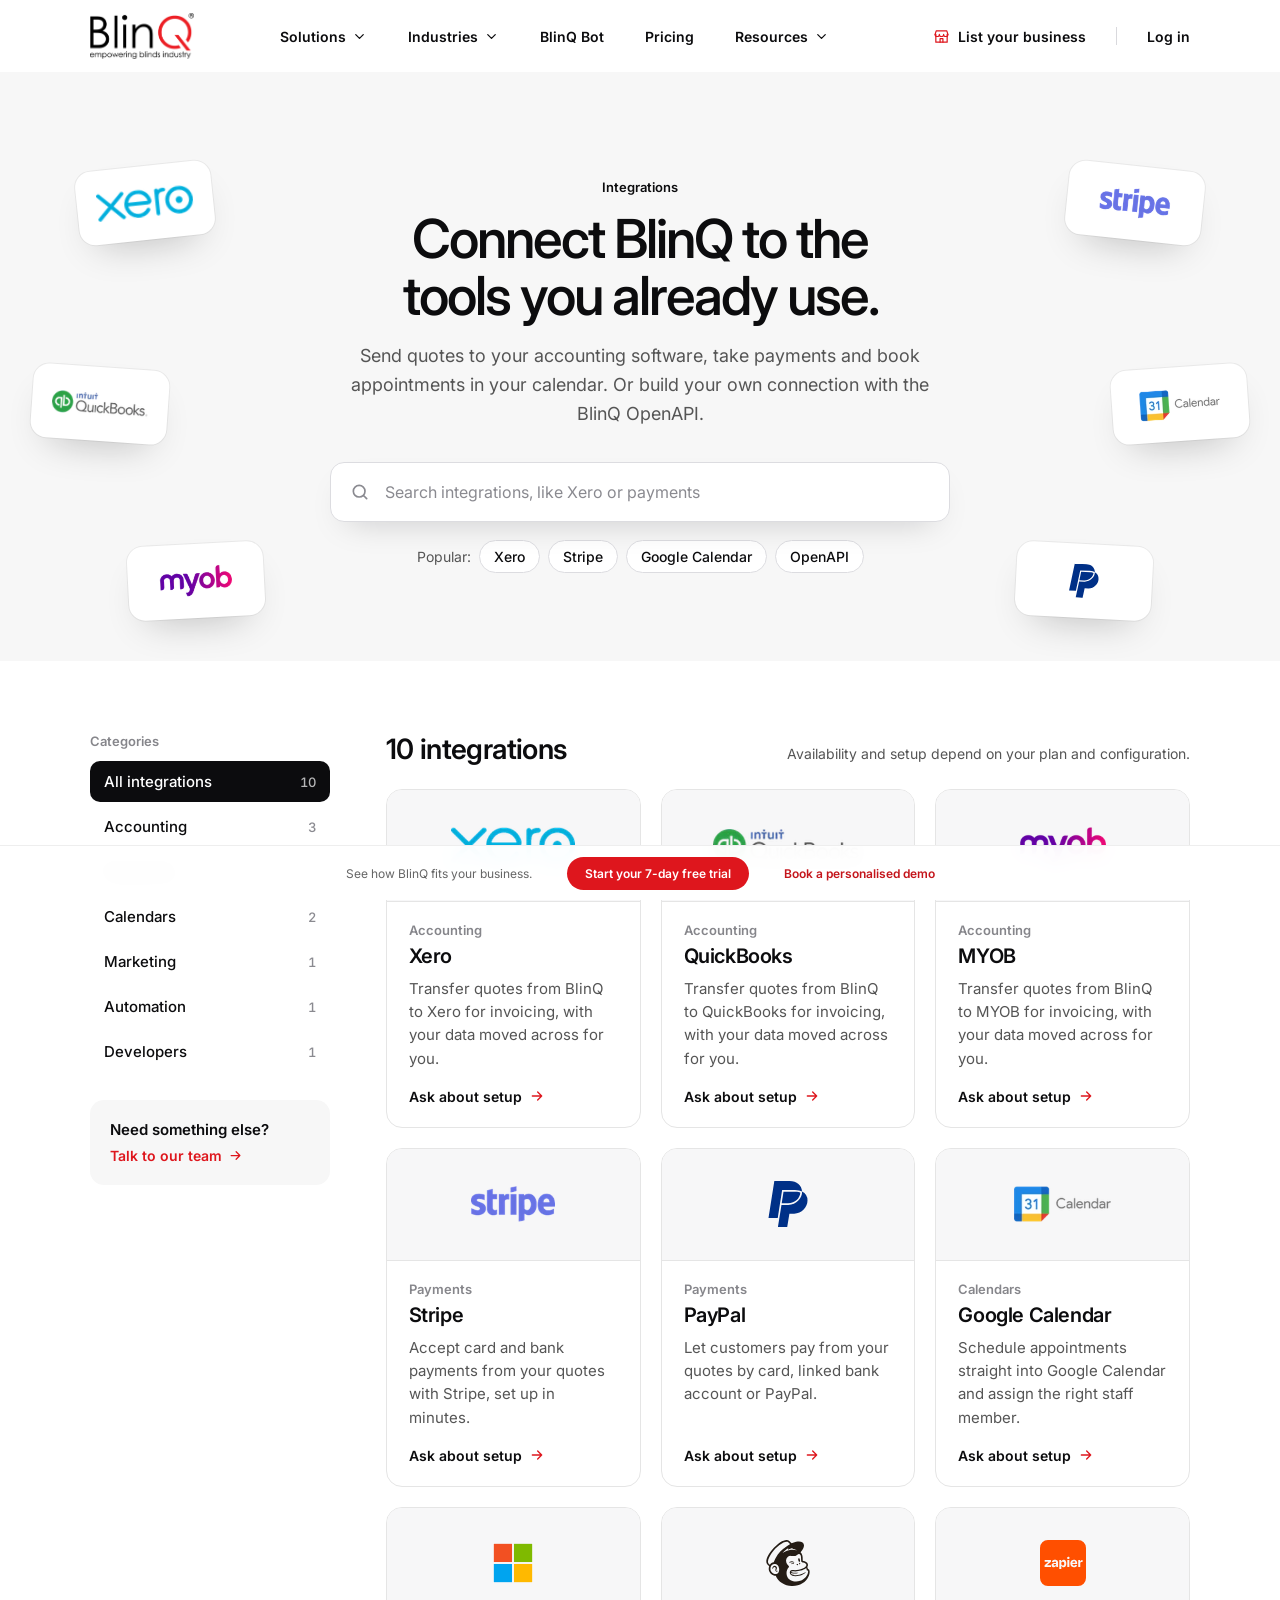
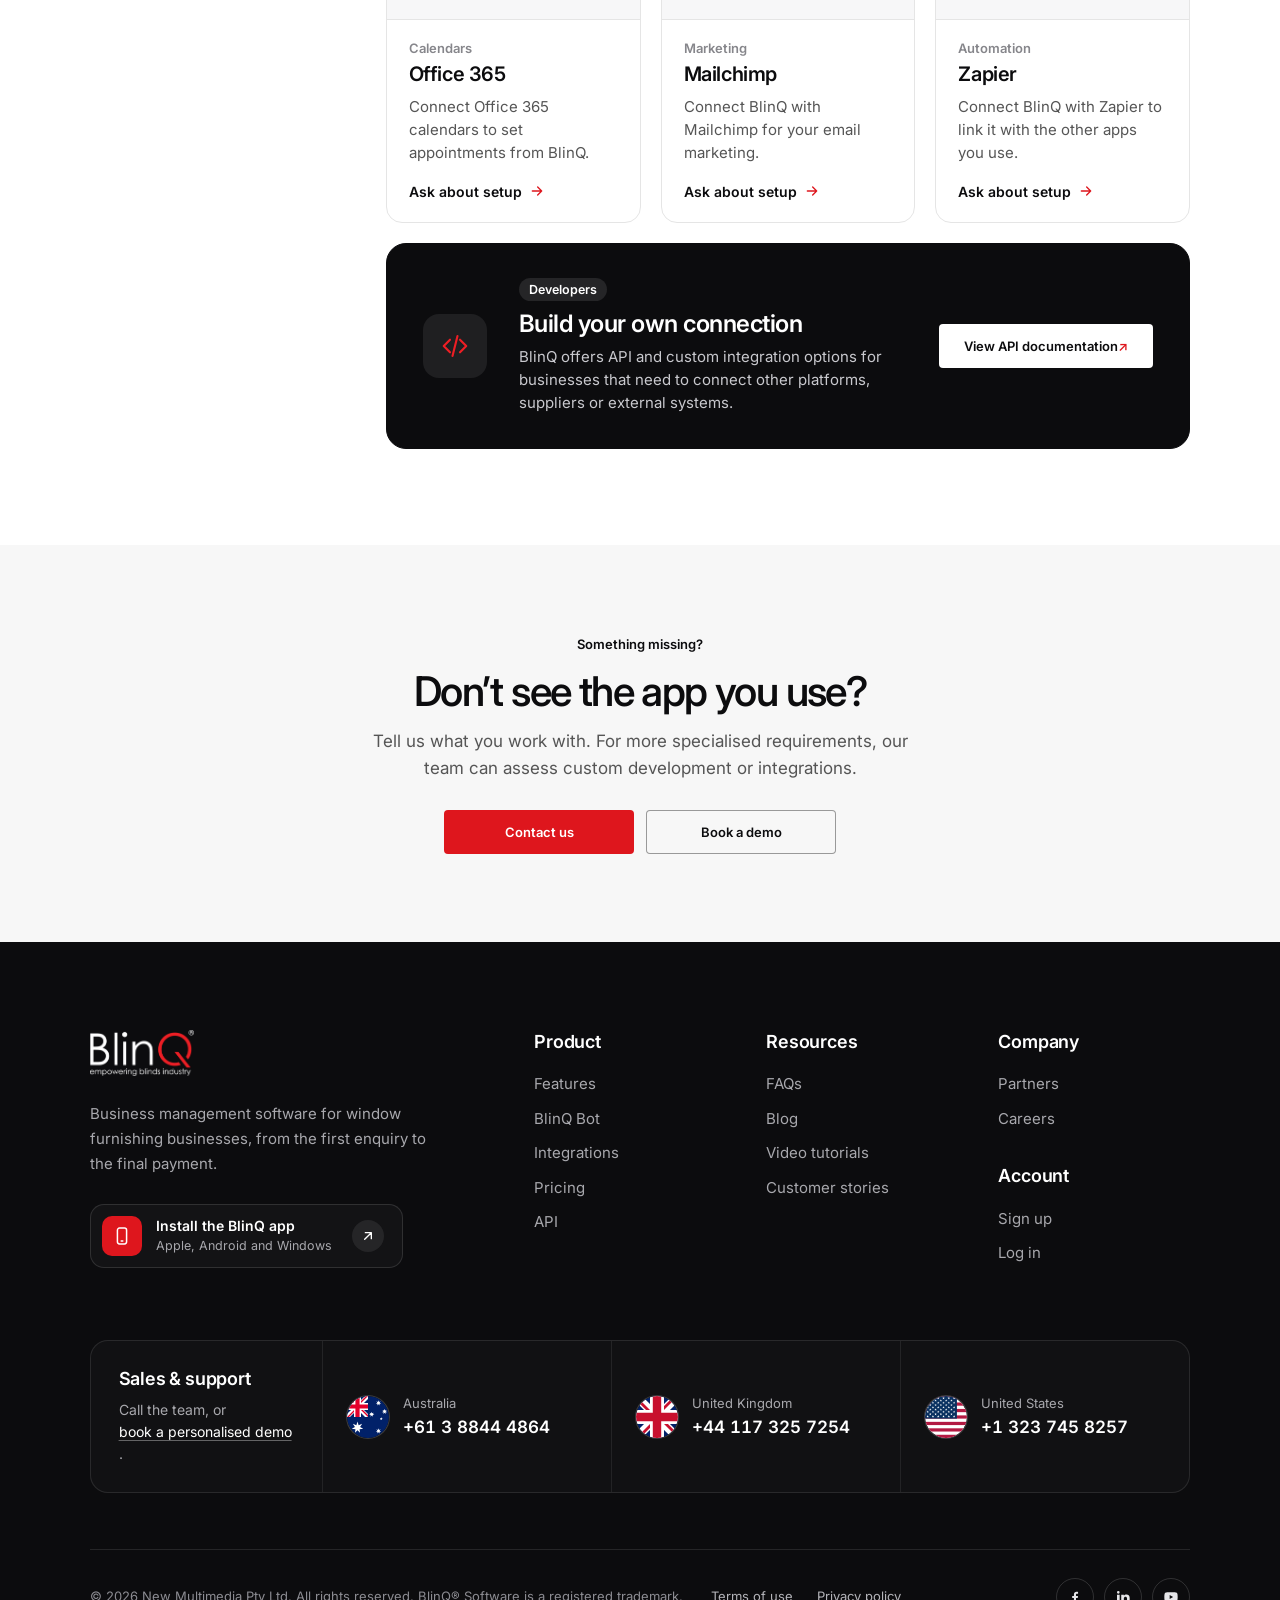
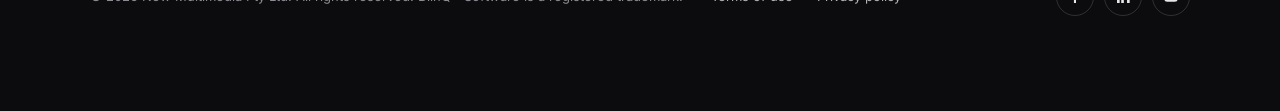
==== integrations.html @ 7a225e9c "Integrations page, opened from "Explore integrations" A separate integrations.html in the style of a" ====
<!doctype html>
<html lang="en-AU"><head><meta charset="utf-8"><meta name="viewport" content="width=device-width,initial-scale=1"><meta name="robots" content="noindex"><meta content="Connect BlinQ with Xero, QuickBooks, MYOB, Stripe, PayPal, Google Calendar, Office 365 and more, or build your own connection with the BlinQ OpenAPI." name="description"/><title>Integrations | BlinQ</title><link rel="icon" href="assets/favicon.webp"><link rel="preconnect" href="https://fonts.googleapis.com"><link rel="preconnect" href="https://fonts.gstatic.com" crossorigin><link rel="stylesheet" href="https://fonts.googleapis.com/css2?family=Inter:wght@400;450;500;550;600;650;700&amp;display=swap"><link rel="stylesheet" href="style.css?v=17780ff6"><link rel="stylesheet" href="integrations.css?v=5047c522"></head><body>
<div class="site-container">
<a class="skip" href="#main">Skip to content</a>
<header><div class="header-inner"><a href="index.html" aria-label="BlinQ home"><img class="logo" src="assets/blinq-logo.webp" alt="BlinQ Software"></a><nav aria-label="Main navigation"><button data-menu="solutions" aria-expanded="false" aria-controls="solutions">Solutions<svg class="nav-chevron" viewBox="0 0 24 24" fill="none" stroke="currentColor" stroke-width="2" stroke-linecap="round" stroke-linejoin="round" aria-hidden="true"><path d="m6 9 6 6 6-6"/></svg></button><button data-menu="industries-menu" aria-expanded="false" aria-controls="industries-menu">Industries<svg class="nav-chevron" viewBox="0 0 24 24" fill="none" stroke="currentColor" stroke-width="2" stroke-linecap="round" stroke-linejoin="round" aria-hidden="true"><path d="m6 9 6 6 6-6"/></svg></button><a href="index.html#ai">BlinQ Bot</a><a href="index.html#pricing">Pricing</a><button data-menu="resources-menu" aria-expanded="false" aria-controls="resources-menu">Resources<svg class="nav-chevron" viewBox="0 0 24 24" fill="none" stroke="currentColor" stroke-width="2" stroke-linecap="round" stroke-linejoin="round" aria-hidden="true"><path d="m6 9 6 6 6-6"/></svg></button></nav><div class="utilities"><a href="mailto:support@blinq.com.au" class="list-biz" data-contact><svg viewBox="0 0 24 24" fill="none" stroke="currentColor" stroke-width="1.7" stroke-linecap="round" stroke-linejoin="round" aria-hidden="true"><path d="M3 9 4.5 4h15L21 9"/><path d="M4 9v11h16V9"/><path d="M3 9a3 3 0 0 0 6 0 3 3 0 0 0 6 0 3 3 0 0 0 6 0"/><path d="M10 20v-5h4v5"/></svg><span>List your business</span></a><a href="https://users.blinq.com.au" class="login">Log in</a><button id="mobile-menu" aria-expanded="false">Menu</button></div></div></header>
<div class="mega mega-float" id="solutions" hidden><div class="res-panel"><div class="res-col res-learn"><p class="res-heading">By business type</p><ul class="sol-grid"><li><a class="sol-item" href="index.html#retail"><span class="sol-icon"><i class="sol-pkg" style="--pkg:50% 0%" aria-hidden="true"></i></span><span class="sol-text"><b>Retail</b><small>Enquiries, quotes, orders and installations</small></span></a></li><li><a class="sol-item" href="index.html#manufacturing"><span class="sol-icon"><i class="sol-pkg" style="--pkg:100% 0%" aria-hidden="true"></i></span><span class="sol-text"><b>Manufacturing</b><small>Customer orders, production and dispatch</small></span></a></li><li><a class="sol-item" href="index.html#wholesale"><span class="sol-icon"><i class="sol-pkg" style="--pkg:0% 100%" aria-hidden="true"></i></span><span class="sol-text"><b>Wholesale and dealers</b><small>Connected ordering for dealers</small></span></a></li><li><a class="sol-item" href="index.html#mobile"><span class="sol-icon"><i class="sol-pkg" style="--pkg:0% 0%" aria-hidden="true"></i></span><span class="sol-text"><b>Mobile App</b><small>Measure and quote with the customer</small></span></a></li><li><a class="sol-item" href="index.html#growth"><span class="sol-icon"><i class="sol-pkg" style="--pkg:50% 100%" aria-hidden="true"></i></span><span class="sol-text"><b>Online ordering</b><small>Customers order from your website</small></span></a></li><li><a class="sol-item" href="#industries" data-industries aria-haspopup="dialog"><span class="sol-icon"><i class="sol-pkg is-other" aria-hidden="true"></i></span><span class="sol-text"><b>Other industries</b><small>Browse all 87 industries</small></span></a></li></ul></div><div class="res-col sol-start"><p class="res-heading">Get started</p><ul><li><a class="sol-item" href="https://calendly.com/blinq/team"><span class="sol-icon"><svg viewBox="0 0 24 24" fill="none" stroke="currentColor" stroke-width="1.7" stroke-linecap="round" stroke-linejoin="round" aria-hidden="true"><rect x="3" y="4" width="18" height="18" rx="2"/><path d="M16 2v4M8 2v4M3 10h18M8 14h.01M12 14h.01M16 14h.01M8 18h.01M12 18h.01"/></svg></span><span class="sol-text"><b>Book a demo</b><small>Personalised to your business</small></span></a></li><li><a class="sol-item" href="index.html#trial"><span class="sol-icon"><svg viewBox="0 0 24 24" fill="none" stroke="currentColor" stroke-width="1.7" stroke-linecap="round" stroke-linejoin="round" aria-hidden="true"><path d="M13 2 3 14h9l-1 8 10-12h-9z"/></svg></span><span class="sol-text"><b>Start a free trial</b><small>Try BlinQ free for 7 days</small></span></a></li><li><a class="sol-item" href="index.html#pricing"><span class="sol-icon"><svg viewBox="0 0 24 24" fill="none" stroke="currentColor" stroke-width="1.7" stroke-linecap="round" stroke-linejoin="round" aria-hidden="true"><path d="m20.6 13.4-7.2 7.2a2 2 0 0 1-2.8 0L3 13V3h10l7.6 7.6a2 2 0 0 1 0 2.8z"/><circle cx="7.5" cy="7.5" r="1.5"/></svg></span><span class="sol-text"><b>Pricing</b><small>Plans and user packages</small></span></a></li></ul></div></div><div class="mega-mobile"><div class="mega-resources-mobile"><p class="res-heading">Solutions</p><ul class="sol-list" data-copy="#solutions .res-learn li"></ul></div><details class="mega-industries-mobile"><summary>All industries<span>87</span></summary><ul data-copy="#industries-menu .ind-grid li"></ul></details><div class="mega-links"><a href="index.html#ai">BlinQ Bot</a><a href="index.html#pricing">Pricing</a><a href="https://users.blinq.com.au">Log in</a><a href="mailto:support@blinq.com.au" data-contact>List your business</a></div><div class="mega-resources-mobile"><p class="res-heading">Resources</p><ul data-copy="#resources-menu .res-col li"></ul></div></div></div>
<div class="mega mega-float mega-industries" id="industries-menu" hidden><div class="res-panel"><div class="ind-head"><div><p class="res-heading">All industries · 87</p><p class="ind-sub">From first quote to final payment, BlinQ works for every business below.</p></div><a class="ind-cta" href="https://calendly.com/blinq/team">See how BlinQ fits your business<svg viewBox="0 0 24 24" fill="none" stroke="currentColor" stroke-width="2" stroke-linecap="round" stroke-linejoin="round" aria-hidden="true"><path d="M5 12h14M13 6l6 6-6 6"/></svg></a></div><div class="ind-grid"><div class="ind-col"><p class="ind-range">A – B</p><ul><li>Antenna Services</li><li>Appliance Installation</li><li>Appliance Repair</li><li>Arborist</li><li>Architect</li><li>Asbestos Removal</li><li>Awning</li><li>Balustrades</li><li>Bathroom Renovation</li><li>Blinds</li><li>Blinds Suppliers</li><li>Bricklayer</li><li>Builders</li><li>Building Designers</li><li>Building Inspection</li><li>Building Suppliers</li></ul></div><div class="ind-col"><p class="ind-range">C – D</p><ul><li>Cabinet Makers</li><li>Carpenters</li><li>Carpet Cleaning</li><li>Carports</li><li>Cladding</li><li>Commercial Cleaning</li><li>Concrete Resurfacing</li><li>Concreting</li><li>Curtains</li><li>Decking</li><li>Demolition</li><li>Doors</li><li>Drafting</li></ul></div><div class="ind-col"><p class="ind-range">E – G</p><ul><li>Electricians</li><li>Excavation</li><li>Extension Design</li><li>Fencing</li><li>Garages</li><li>Garden Clean-Up</li><li>Gardeners</li><li>Gas Fitters</li><li>Gates</li><li>Gazebo</li><li>Glazier</li><li>Gutter Cleaning</li><li>Guttering</li></ul></div><div class="ind-col"><p class="ind-range">H – L</p><ul><li>Handyman</li><li>Home Security</li><li>Hot Water Systems</li><li>House Cleaning</li><li>HVAC</li><li>Insulation</li><li>Interior Decorators</li><li>Interior Designers</li><li>Irrigation Systems</li><li>Kitchens</li><li>Landscapers</li><li>Lawn and Turf</li><li>Lighting</li></ul></div><div class="ind-col"><p class="ind-range">P – R</p><ul><li>Painters</li><li>Patios</li><li>Pavers</li><li>Pergolas</li><li>Pest Control</li><li>Plastering</li><li>Plumbing</li><li>Pool Fencing</li><li>Pressure Cleaner</li><li>Rainwater Tanks</li><li>Removalists</li><li>Rendering</li><li>Retaining Walls</li><li>Roof Repairs</li><li>Roofing</li><li>Rubbish Removal</li></ul></div><div class="ind-col"><p class="ind-range">S – W</p><ul><li>Security Screen Doors</li><li>Shopfitters</li><li>Shower Screens</li><li>Skylights</li><li>Solar Power</li><li>Splashbacks</li><li>Tilers</li><li>Timber Flooring</li><li>Tree Fellers</li><li>Verandah Builders</li><li>Wardrobe Builders</li><li>Waterproofing</li><li>Window Cleaners</li><li>Window Installers</li><li>Window Repair</li><li>Window Tinting</li></ul></div></div></div></div>
<div class="mega mega-float mega-resources" id="resources-menu" hidden><div class="res-panel"><div class="res-col res-learn"><p class="res-heading">Learn and connect</p><div class="res-pair"><ul><li><a href="https://www.blinq.com.au/faqs" target="_blank" rel="noopener"><svg viewBox="0 0 24 24" fill="none" stroke="currentColor" stroke-width="1.7" stroke-linecap="round" stroke-linejoin="round" aria-hidden="true"><path d="M2 4h6a4 4 0 0 1 4 4v13a3 3 0 0 0-3-3H2z"/><path d="M22 4h-6a4 4 0 0 0-4 4v13a3 3 0 0 1 3-3h7z"/></svg><span>Knowledge base</span></a></li><li><a href="https://www.youtube.com/@BlinQ-Software" target="_blank" rel="noopener"><svg viewBox="0 0 24 24" fill="none" stroke="currentColor" stroke-width="1.7" stroke-linecap="round" stroke-linejoin="round" aria-hidden="true"><circle cx="12" cy="12" r="10"/><path d="m10 8 6 4-6 4z"/></svg><span>Video tutorials</span></a></li><li><a href="https://blogs.blinq.com.au/" target="_blank" rel="noopener"><svg viewBox="0 0 24 24" fill="none" stroke="currentColor" stroke-width="1.7" stroke-linecap="round" stroke-linejoin="round" aria-hidden="true"><path d="M12 20h9"/><path d="M16.5 3.5a2.1 2.1 0 0 1 3 3L7 19l-4 1 1-4z"/></svg><span>Blogs</span></a></li><li><a href="index.html#stories"><svg viewBox="0 0 24 24" fill="none" stroke="currentColor" stroke-width="1.7" stroke-linecap="round" stroke-linejoin="round" aria-hidden="true"><path d="M7 10v12"/><path d="M15 5.9 14 10h5.8a2 2 0 0 1 1.9 2.5l-2.3 8A2 2 0 0 1 17.5 22H4a2 2 0 0 1-2-2v-8a2 2 0 0 1 2-2h2.8a2 2 0 0 0 1.8-1.1L12 2a3.1 3.1 0 0 1 3 3.9z"/></svg><span>Customer stories</span></a></li></ul><ul><li><a href="index.html#faq"><svg viewBox="0 0 24 24" fill="none" stroke="currentColor" stroke-width="1.7" stroke-linecap="round" stroke-linejoin="round" aria-hidden="true"><circle cx="12" cy="12" r="10"/><path d="M9.1 9a3 3 0 0 1 5.8 1c0 2-3 3-3 3"/><path d="M12 17h.01"/></svg><span>Common questions</span></a></li><li><a href="https://api.blinq.com.au/documentation/" target="_blank" rel="noopener"><svg viewBox="0 0 24 24" fill="none" stroke="currentColor" stroke-width="1.7" stroke-linecap="round" stroke-linejoin="round" aria-hidden="true"><path d="m16 18 6-6-6-6"/><path d="m8 6-6 6 6 6"/></svg><span>API documentation</span></a></li><li><a href="integrations.html"><svg viewBox="0 0 24 24" fill="none" stroke="currentColor" stroke-width="1.7" stroke-linecap="round" stroke-linejoin="round" aria-hidden="true"><path d="M12 22v-5M9 8V2M15 8V2"/><path d="M18 8v5a4 4 0 0 1-4 4h-4a4 4 0 0 1-4-4V8z"/></svg><span>Explore integrations</span></a></li><li><a href="#"><svg viewBox="0 0 24 24" fill="none" stroke="currentColor" stroke-width="1.7" stroke-linecap="round" stroke-linejoin="round" aria-hidden="true"><path d="M3 9 4.5 4h15L21 9"/><path d="M4 9v11h16V9"/><path d="M3 9a3 3 0 0 0 6 0 3 3 0 0 0 6 0 3 3 0 0 0 6 0"/><path d="M10 20v-5h4v5"/></svg><span>Marketplace</span></a></li></ul></div></div><div class="res-col"><p class="res-heading">Support</p><ul><li><a href="mailto:support@blinq.com.au" data-contact><svg viewBox="0 0 24 24" fill="none" stroke="currentColor" stroke-width="1.7" stroke-linecap="round" stroke-linejoin="round" aria-hidden="true"><rect x="2" y="4" width="20" height="16" rx="2"/><path d="m22 7-10 6L2 7"/></svg><span>Contact us</span></a></li><li><a href="https://calendly.com/blinq/team"><svg viewBox="0 0 24 24" fill="none" stroke="currentColor" stroke-width="1.7" stroke-linecap="round" stroke-linejoin="round" aria-hidden="true"><rect x="3" y="4" width="18" height="18" rx="2"/><path d="M16 2v4M8 2v4M3 10h18M8 14h.01M12 14h.01M16 14h.01M8 18h.01M12 18h.01"/></svg><span>Schedule an appointment</span></a></li><li><a href="index.html#trial"><svg viewBox="0 0 24 24" fill="none" stroke="currentColor" stroke-width="1.7" stroke-linecap="round" stroke-linejoin="round" aria-hidden="true"><path d="M13 2 3 14h9l-1 8 10-12h-9z"/></svg><span>Start a free trial</span></a></li><li><a href="https://calendly.com/blinq/team"><svg viewBox="0 0 24 24" fill="none" stroke="currentColor" stroke-width="1.7" stroke-linecap="round" stroke-linejoin="round" aria-hidden="true"><rect x="3" y="4" width="18" height="18" rx="2"/><path d="M16 2v4M8 2v4M3 10h18M8 14h.01M12 14h.01M16 14h.01M8 18h.01M12 18h.01"/></svg><span>Book a demo</span></a></li></ul></div><div class="res-col"><p class="res-heading">Company</p><ul><li><a href="https://www.youtube.com/watch?v=9aikpx1hb-g" data-video="9aikpx1hb-g" data-video-title="Why we built BlinQ"><svg viewBox="0 0 24 24" fill="none" stroke="currentColor" stroke-width="1.7" stroke-linecap="round" stroke-linejoin="round" aria-hidden="true"><circle cx="12" cy="12" r="10"/><path d="M12 16v-4M12 8h.01"/></svg><span>About us</span></a></li><li><a href="https://partners.blinq.com.au/" target="_blank" rel="noopener"><svg viewBox="0 0 24 24" fill="none" stroke="currentColor" stroke-width="1.7" stroke-linecap="round" stroke-linejoin="round" aria-hidden="true"><rect x="2" y="7" width="20" height="14" rx="2"/><path d="M16 21V5a2 2 0 0 0-2-2h-4a2 2 0 0 0-2 2v16"/></svg><span>Partners</span></a></li><li><a href="https://careers.blinq.com.au/" target="_blank" rel="noopener"><svg viewBox="0 0 24 24" fill="none" stroke="currentColor" stroke-width="1.7" stroke-linecap="round" stroke-linejoin="round" aria-hidden="true"><path d="M16 21v-2a4 4 0 0 0-4-4H6a4 4 0 0 0-4 4v2"/><circle cx="9" cy="7" r="4"/><path d="M22 21v-2a4 4 0 0 0-3-3.9M16 3.1a4 4 0 0 1 0 7.8"/></svg><span>Careers</span></a></li></ul></div></div></div><div id="shade" hidden></div>
<main id="main" class="int-page">
<section class="int-hero" aria-labelledby="int-title">
<div aria-hidden="true"><span class="int-float" style="left:6%;top:16%;--r:-6deg"><img class="" src="assets/logos/app-xero.webp" alt=""></span><span class="int-float" style="left:2.5%;top:50%;--r:4deg"><img class="" src="assets/logos/app-quickbooks.webp" alt=""></span><span class="int-float" style="left:10%;top:80%;--r:-3deg"><img class="" src="assets/logos/app-myob.webp" alt=""></span><span class="int-float" style="right:6%;top:16%;--r:6deg"><img class="" src="assets/logos/app-stripe.webp" alt=""></span><span class="int-float" style="right:2.5%;top:50%;--r:-4deg"><img class="" src="assets/logos/app-google-calendar.webp" alt=""></span><span class="int-float" style="right:10%;top:80%;--r:3deg"><img class="sym" src="assets/logos/tool-paypal.svg" alt=""></span></div>
<div class="int-hero-inner">
<p class="eyebrow">Integrations</p>
<h1 id="int-title">Connect BlinQ to the tools you already use.</h1>
<p class="int-lead">Send quotes to your accounting software, take payments and book appointments in your calendar. Or build your own connection with the BlinQ OpenAPI.</p>
<form class="int-search" role="search" onsubmit="return false"><label class="sr-only" for="int-q">Search integrations</label><svg viewBox="0 0 24 24" fill="none" stroke="currentColor" stroke-width="2" stroke-linecap="round" aria-hidden="true"><circle cx="11" cy="11" r="7"/><path d="m20 20-3.5-3.5"/></svg><input id="int-q" type="search" placeholder="Search integrations, like Xero or payments" autocomplete="off"></form>
<p class="int-popular"><span>Popular:</span><button type="button" data-q="Xero">Xero</button><button type="button" data-q="Stripe">Stripe</button><button type="button" data-q="Google Calendar">Google Calendar</button><button type="button" data-q="OpenAPI">OpenAPI</button></p>
</div>
</section>
<section class="int-directory" aria-label="All integrations">
<div class="int-layout">
<aside class="int-side">
<p class="int-side-title">Categories</p>
<div class="int-cats" role="group" aria-label="Filter by category"><button type="button" data-cat="all" aria-pressed="true">All integrations <span>10</span></button><button type="button" data-cat="accounting" aria-pressed="false">Accounting <span>3</span></button><button type="button" data-cat="payments" aria-pressed="false">Payments <span>2</span></button><button type="button" data-cat="calendars" aria-pressed="false">Calendars <span>2</span></button><button type="button" data-cat="marketing" aria-pressed="false">Marketing <span>1</span></button><button type="button" data-cat="automation" aria-pressed="false">Automation <span>1</span></button><button type="button" data-cat="developers" aria-pressed="false">Developers <span>1</span></button></div>
<div class="int-side-note"><p>Need something else?</p><a href="mailto:support@blinq.com.au" data-contact>Talk to our team<svg viewBox="0 0 24 24" fill="none" stroke="currentColor" stroke-width="2" stroke-linecap="round" stroke-linejoin="round" aria-hidden="true"><path d="M5 12h14M13 6l6 6-6 6"/></svg></a></div>
</aside>
<div class="int-results">
<div class="int-results-head"><h2 id="int-count" aria-live="polite">10 integrations</h2><p>Availability and setup depend on your plan and configuration.</p></div>
<ul class="int-grid"><li class="int-card" data-cat="accounting" data-keywords="invoices invoicing bookkeeping"><div class="int-logo"><img src="assets/logos/app-xero.webp" alt="Xero logo" loading="lazy"></div><div class="int-body"><span class="int-cat">Accounting</span><h3>Xero</h3><p>Transfer quotes from BlinQ to Xero for invoicing, with your data moved across for you.</p><a class="int-link" href="mailto:support@blinq.com.au" data-contact>Ask about setup<svg viewBox="0 0 24 24" fill="none" stroke="currentColor" stroke-width="2" stroke-linecap="round" stroke-linejoin="round" aria-hidden="true"><path d="M5 12h14M13 6l6 6-6 6"/></svg></a></div></li><li class="int-card" data-cat="accounting" data-keywords="intuit invoices invoicing bookkeeping"><div class="int-logo"><img src="assets/logos/app-quickbooks.webp" alt="QuickBooks logo" loading="lazy"></div><div class="int-body"><span class="int-cat">Accounting</span><h3>QuickBooks</h3><p>Transfer quotes from BlinQ to QuickBooks for invoicing, with your data moved across for you.</p><a class="int-link" href="mailto:support@blinq.com.au" data-contact>Ask about setup<svg viewBox="0 0 24 24" fill="none" stroke="currentColor" stroke-width="2" stroke-linecap="round" stroke-linejoin="round" aria-hidden="true"><path d="M5 12h14M13 6l6 6-6 6"/></svg></a></div></li><li class="int-card" data-cat="accounting" data-keywords="invoices invoicing bookkeeping"><div class="int-logo"><img src="assets/logos/app-myob.webp" alt="MYOB logo" loading="lazy"></div><div class="int-body"><span class="int-cat">Accounting</span><h3>MYOB</h3><p>Transfer quotes from BlinQ to MYOB for invoicing, with your data moved across for you.</p><a class="int-link" href="mailto:support@blinq.com.au" data-contact>Ask about setup<svg viewBox="0 0 24 24" fill="none" stroke="currentColor" stroke-width="2" stroke-linecap="round" stroke-linejoin="round" aria-hidden="true"><path d="M5 12h14M13 6l6 6-6 6"/></svg></a></div></li><li class="int-card" data-cat="payments" data-keywords="card credit debit pay online deposits"><div class="int-logo"><img src="assets/logos/app-stripe.webp" alt="Stripe logo" loading="lazy"></div><div class="int-body"><span class="int-cat">Payments</span><h3>Stripe</h3><p>Accept card and bank payments from your quotes with Stripe, set up in minutes.</p><a class="int-link" href="mailto:support@blinq.com.au" data-contact>Ask about setup<svg viewBox="0 0 24 24" fill="none" stroke="currentColor" stroke-width="2" stroke-linecap="round" stroke-linejoin="round" aria-hidden="true"><path d="M5 12h14M13 6l6 6-6 6"/></svg></a></div></li><li class="int-card" data-cat="payments" data-keywords="card credit debit pay online deposits"><div class="int-logo"><img class="sym" src="assets/logos/tool-paypal.svg" alt="PayPal logo" loading="lazy"></div><div class="int-body"><span class="int-cat">Payments</span><h3>PayPal</h3><p>Let customers pay from your quotes by card, linked bank account or PayPal.</p><a class="int-link" href="mailto:support@blinq.com.au" data-contact>Ask about setup<svg viewBox="0 0 24 24" fill="none" stroke="currentColor" stroke-width="2" stroke-linecap="round" stroke-linejoin="round" aria-hidden="true"><path d="M5 12h14M13 6l6 6-6 6"/></svg></a></div></li><li class="int-card" data-cat="calendars" data-keywords="appointments scheduling bookings diary"><div class="int-logo"><img src="assets/logos/app-google-calendar.webp" alt="Google Calendar logo" loading="lazy"></div><div class="int-body"><span class="int-cat">Calendars</span><h3>Google Calendar</h3><p>Schedule appointments straight into Google Calendar and assign the right staff member.</p><a class="int-link" href="mailto:support@blinq.com.au" data-contact>Ask about setup<svg viewBox="0 0 24 24" fill="none" stroke="currentColor" stroke-width="2" stroke-linecap="round" stroke-linejoin="round" aria-hidden="true"><path d="M5 12h14M13 6l6 6-6 6"/></svg></a></div></li><li class="int-card" data-cat="calendars" data-keywords="microsoft outlook appointments scheduling bookings diary"><div class="int-logo"><img class="sym" src="assets/logos/tool-office365.svg" alt="Office 365 logo" loading="lazy"></div><div class="int-body"><span class="int-cat">Calendars</span><h3>Office 365</h3><p>Connect Office 365 calendars to set appointments from BlinQ.</p><a class="int-link" href="mailto:support@blinq.com.au" data-contact>Ask about setup<svg viewBox="0 0 24 24" fill="none" stroke="currentColor" stroke-width="2" stroke-linecap="round" stroke-linejoin="round" aria-hidden="true"><path d="M5 12h14M13 6l6 6-6 6"/></svg></a></div></li><li class="int-card" data-cat="marketing" data-keywords="email newsletters campaigns"><div class="int-logo"><img class="sym" src="assets/logos/tool-mailchimp.svg" alt="Mailchimp logo" loading="lazy"></div><div class="int-body"><span class="int-cat">Marketing</span><h3>Mailchimp</h3><p>Connect BlinQ with Mailchimp for your email marketing.</p><a class="int-link" href="mailto:support@blinq.com.au" data-contact>Ask about setup<svg viewBox="0 0 24 24" fill="none" stroke="currentColor" stroke-width="2" stroke-linecap="round" stroke-linejoin="round" aria-hidden="true"><path d="M5 12h14M13 6l6 6-6 6"/></svg></a></div></li><li class="int-card" data-cat="automation" data-keywords="workflows automate connect apps"><div class="int-logo"><img class="sym" src="assets/logos/tool-zapier.svg" alt="Zapier logo" loading="lazy"></div><div class="int-body"><span class="int-cat">Automation</span><h3>Zapier</h3><p>Connect BlinQ with Zapier to link it with the other apps you use.</p><a class="int-link" href="mailto:support@blinq.com.au" data-contact>Ask about setup<svg viewBox="0 0 24 24" fill="none" stroke="currentColor" stroke-width="2" stroke-linecap="round" stroke-linejoin="round" aria-hidden="true"><path d="M5 12h14M13 6l6 6-6 6"/></svg></a></div></li><li class="int-card int-feature" data-cat="developers" data-keywords="api developers custom integration openapi BlinQ OpenAPI"><span class="int-feature-icon"><svg viewBox="0 0 24 24" fill="none" stroke="currentColor" stroke-width="1.7" stroke-linecap="round" stroke-linejoin="round" aria-hidden="true"><path d="m8 7-5 5 5 5m8-10 5 5-5 5M14 4l-4 16"/></svg></span><div><small>Developers</small><h3>Build your own connection</h3><p>BlinQ offers API and custom integration options for businesses that need to connect other platforms, suppliers or external systems.</p></div><a class="btn" href="https://api.blinq.com.au/documentation/" target="_blank" rel="noopener">View API documentation <span aria-hidden="true">↗</span></a></li></ul>
<div class="int-empty" hidden><p>No integrations match “<span></span>”.</p><a href="mailto:support@blinq.com.au" data-contact>Ask us about the app you use</a></div>
</div>
</div>
</section>
<section class="int-cta" aria-labelledby="int-cta-title">
<p class="eyebrow">Something missing?</p>
<h2 id="int-cta-title">Don’t see the app you use?</h2>
<p>Tell us what you work with. For more specialised requirements, our team can assess custom development or integrations.</p>
<div class="actions"><a class="btn primary" href="mailto:support@blinq.com.au" data-contact>Contact us</a><a class="btn outline" href="https://calendly.com/blinq/team">Book a demo</a></div>
</section>
</main>
<footer class="site-footer">
 <div class="footer-top">
  <div class="footer-brand">
   <a class="footer-logo" href="index.html" aria-label="BlinQ home"><img src="assets/blinq-logo-white.webp" alt="BlinQ Software" width="437" height="192" loading="lazy"></a>
   <p>Business management software for window furnishing businesses, from the first enquiry to the final payment.</p>
   <a class="footer-app" href="https://users.blinq.com.au/#app" target="_blank" rel="noopener"><span class="footer-app-icon" aria-hidden="true"><svg viewBox="0 0 24 24"><rect x="6.5" y="2.5" width="11" height="19" rx="2.5"/><path d="M11 18h2"/></svg></span><span><b>Install the BlinQ app</b><small>Apple, Android and Windows</small></span><span class="footer-app-arrow" aria-hidden="true"><svg viewBox="0 0 24 24"><path d="M7 17 17 7M8 7h9v9"/></svg><svg viewBox="0 0 24 24"><path d="M7 17 17 7M8 7h9v9"/></svg></span></a>
  </div>
  <nav class="footer-nav" aria-label="Footer">
   <div>
    <h2>Product</h2>
    <ul>
     <li><a href="index.html#day">Features</a></li>
     <li><a href="index.html#ai">BlinQ Bot</a></li>
     <li><a href="integrations.html">Integrations</a></li>
     <li><a href="index.html#pricing">Pricing</a></li>
     <li><a href="https://api.blinq.com.au/documentation/" target="_blank" rel="noopener">API</a></li>
    </ul>
   </div>
   <div>
    <h2>Resources</h2>
    <ul>
     <li><a href="https://www.blinq.com.au/faqs">FAQs</a></li>
     <li><a href="index.html#resources">Blog</a></li>
     <li><a href="https://www.youtube.com/@BlinQ-Software" target="_blank" rel="noopener">Video tutorials</a></li>
     <li><a href="index.html#stories">Customer stories</a></li>
    </ul>
   </div>
   <div>
    <h2>Company</h2>
    <ul>
     <li><a href="https://partners.blinq.com.au/" target="_blank" rel="noopener">Partners</a></li>
     <li><a href="https://careers.blinq.com.au/" target="_blank" rel="noopener">Careers</a></li>
    </ul>
    <h2>Account</h2>
    <ul>
     <li><a href="https://users.blinq.com.au">Sign up</a></li>
     <li><a href="https://users.blinq.com.au">Log in</a></li>
    </ul>
   </div>
  </nav>
 </div>
 <div class="footer-contact">
  <div class="footer-contact-head">
   <h2>Sales &amp; support</h2>
   <p>Call the team, or <a href="https://calendly.com/blinq/team">book a personalised demo</a>.</p>
  </div>
  <ul>
   <li><a href="tel:+61388444864"><img class="footer-flag" src="assets/flags/au.svg" alt="" width="42" height="42" loading="lazy"><span><small>Australia</small><b>+61 3 8844 4864</b></span></a></li>
   <li><a href="tel:+441173257254"><img class="footer-flag" src="assets/flags/uk.svg" alt="" width="42" height="42" loading="lazy"><span><small>United Kingdom</small><b>+44 117 325 7254</b></span></a></li>
   <li><a href="tel:+13237458257"><img class="footer-flag" src="assets/flags/us.svg" alt="" width="42" height="42" loading="lazy"><span><small>United States</small><b>+1 323 745 8257</b></span></a></li>
  </ul>
 </div>
 <div class="footer-bottom">
  <div class="footer-legal">
   <p>© <span data-year>2026</span> New Multimedia Pty Ltd. All rights reserved. BlinQ® Software is a registered trademark.</p>
   <nav aria-label="Legal"><a href="https://www.blinq.com.au/terms-of-use.html">Terms of use</a><a href="https://www.blinq.com.au/privacy-policy.html">Privacy policy</a></nav>
  </div>
  <div class="footer-social">
   <a href="https://www.facebook.com/quotesoftware" target="_blank" rel="noopener" aria-label="BlinQ on Facebook"><svg viewBox="0 0 24 24" aria-hidden="true"><path d="M13.5 21v-7.5h2.6l.4-3h-3V8.6c0-.9.3-1.5 1.5-1.5h1.6V4.4c-.3 0-1.2-.1-2.3-.1-2.3 0-3.9 1.4-3.9 4v2.2H7.8v3h2.6V21z"/></svg></a>
   <a href="https://www.linkedin.com/company/18031522/" target="_blank" rel="noopener" aria-label="BlinQ on LinkedIn"><svg viewBox="0 0 24 24" aria-hidden="true"><path d="M6.94 5a2 2 0 1 1-4 0 2 2 0 0 1 4 0zM7 8.48H3V21h4V8.48zm6.32 0H9.34V21h3.94v-6.57c0-3.66 4.77-4 4.77 0V21H22v-7.93c0-6.17-7.06-5.94-8.72-2.91l.04-1.68z"/></svg></a>
   <a href="https://www.youtube.com/@BlinQ-Software" target="_blank" rel="noopener" aria-label="BlinQ on YouTube"><svg viewBox="0 0 24 24" aria-hidden="true"><path fill-rule="evenodd" d="M21.58 7.19a2.5 2.5 0 0 0-1.77-1.77C18.25 5 12 5 12 5s-6.25 0-7.81.42a2.5 2.5 0 0 0-1.77 1.77C2 8.75 2 12 2 12s0 3.25.42 4.81a2.5 2.5 0 0 0 1.77 1.77C5.75 19 12 19 12 19s6.25 0 7.81-.42a2.5 2.5 0 0 0 1.77-1.77C22 15.25 22 12 22 12s0-3.25-.42-4.81zM10 15V9l5.2 3z"/></svg></a>
  </div>
 </div>
</footer>
<div class="booking-bar is-visible"><span>See how BlinQ fits your business.</span><a class="bar-trial" href="index.html#trial">Start your 7-day free trial</a><a href="https://www.blinq.com.au/call-back/AU">Book a personalised demo</a></div>
<dialog id="booking-dialog" aria-labelledby="booking-title"><div class="booking-shell"><aside class="booking-aside"><img class="booking-logo" src="assets/blinq-logo.webp" alt="BlinQ"><h2 id="booking-title">Book a personalised demo</h2><p class="booking-meta"><svg viewBox="0 0 24 24" fill="none" stroke="currentColor" stroke-width="1.7" stroke-linecap="round" stroke-linejoin="round" aria-hidden="true"><circle cx="12" cy="12" r="10"/><path d="M12 6v6l4 2"/></svg><span class="booking-duration">30 minutes</span></p><p class="booking-meta"><svg viewBox="0 0 24 24" fill="none" stroke="currentColor" stroke-width="1.7" stroke-linecap="round" stroke-linejoin="round" aria-hidden="true"><rect x="2" y="6" width="14" height="12" rx="2"/><path d="m16 10 6-3v10l-6-3z"/></svg><span>Online, with the BlinQ team</span></p><ul class="booking-points"><li><svg viewBox="0 0 24 24" fill="none" stroke="currentColor" stroke-width="1.7" stroke-linecap="round" stroke-linejoin="round" aria-hidden="true"><path d="M20 6 9 17l-5-5"/></svg>See BlinQ set up for the way your business works</li><li><svg viewBox="0 0 24 24" fill="none" stroke="currentColor" stroke-width="1.7" stroke-linecap="round" stroke-linejoin="round" aria-hidden="true"><path d="M20 6 9 17l-5-5"/></svg>Bring your questions about pricing, setup and support</li><li><svg viewBox="0 0 24 24" fill="none" stroke="currentColor" stroke-width="1.7" stroke-linecap="round" stroke-linejoin="round" aria-hidden="true"><path d="M20 6 9 17l-5-5"/></svg>Pick a time that suits you, in your own time zone</li></ul><p class="booking-call">Prefer to talk now? <a href="tel:+61388444864">+61 3 8844 4864</a></p></aside><div class="booking-main"><div class="booking-top"><ol class="booking-steps"><li class="is-current"><i>1</i>Your team</li><li><i>2</i>Date and time</li><li><i>3</i>Confirmed</li></ol><button type="button" class="booking-close" aria-label="Close booking"><svg viewBox="0 0 24 24" fill="none" stroke="currentColor" stroke-width="1.7" stroke-linecap="round" stroke-linejoin="round" aria-hidden="true"><path d="M18 6 6 18M6 6l12 12"/></svg></button></div><section class="booking-step" data-step="1"><h3>Where is your business based?</h3><p class="booking-lead">You’ll meet the BlinQ team that looks after your region.</p><div class="booking-options"><button type="button" class="booking-option" data-slug="team" data-region="au" data-duration="30"><span class="booking-code">AU</span><span class="booking-option-text"><b>Australia and New Zealand</b><small><svg viewBox="0 0 24 24" fill="none" stroke="currentColor" stroke-width="1.7" stroke-linecap="round" stroke-linejoin="round" aria-hidden="true"><circle cx="12" cy="12" r="10"/><path d="M12 6v6l4 2"/></svg>30 minutes · Online meeting</small></span><span class="booking-suggested">Suggested for you</span><svg class="booking-go" viewBox="0 0 24 24" fill="none" stroke="currentColor" stroke-width="1.7" stroke-linecap="round" stroke-linejoin="round" aria-hidden="true"><path d="M19 12H5M12 19l-7-7 7-7"/></svg></button><button type="button" class="booking-option" data-slug="blinq-software-us-support-team-clone" data-region="uk" data-duration="30"><span class="booking-code">UK</span><span class="booking-option-text"><b>United Kingdom</b><small><svg viewBox="0 0 24 24" fill="none" stroke="currentColor" stroke-width="1.7" stroke-linecap="round" stroke-linejoin="round" aria-hidden="true"><circle cx="12" cy="12" r="10"/><path d="M12 6v6l4 2"/></svg>30 minutes · Google Meet</small></span><span class="booking-suggested">Suggested for you</span><svg class="booking-go" viewBox="0 0 24 24" fill="none" stroke="currentColor" stroke-width="1.7" stroke-linecap="round" stroke-linejoin="round" aria-hidden="true"><path d="M19 12H5M12 19l-7-7 7-7"/></svg></button><button type="button" class="booking-option" data-slug="meetings" data-region="us" data-duration="30"><span class="booking-code">US</span><span class="booking-option-text"><b>United States</b><small><svg viewBox="0 0 24 24" fill="none" stroke="currentColor" stroke-width="1.7" stroke-linecap="round" stroke-linejoin="round" aria-hidden="true"><circle cx="12" cy="12" r="10"/><path d="M12 6v6l4 2"/></svg>30 minutes · Google Meet</small></span><span class="booking-suggested">Suggested for you</span><svg class="booking-go" viewBox="0 0 24 24" fill="none" stroke="currentColor" stroke-width="1.7" stroke-linecap="round" stroke-linejoin="round" aria-hidden="true"><path d="M19 12H5M12 19l-7-7 7-7"/></svg></button></div><button type="button" class="booking-training" data-slug="training-sessions" data-region="training" data-duration="45"><svg viewBox="0 0 24 24" fill="none" stroke="currentColor" stroke-width="1.7" stroke-linecap="round" stroke-linejoin="round" aria-hidden="true"><path d="M22 10 12 5 2 10l10 5 10-5z"/><path d="M6 12v5c3 2 9 2 12 0v-5"/></svg><span>Already using BlinQ? <b>Book a 45-minute training session</b></span></button></section><section class="booking-step" data-step="2" hidden><button type="button" class="booking-back"><svg viewBox="0 0 24 24" fill="none" stroke="currentColor" stroke-width="1.7" stroke-linecap="round" stroke-linejoin="round" aria-hidden="true"><path d="M19 12H5M12 19l-7-7 7-7"/></svg>Change team</button><div class="booking-frame"><div class="booking-loading"><span class="booking-spinner"></span>Loading available times…</div></div></section><section class="booking-step" data-step="3" hidden><div class="booking-done"><span class="booking-done-icon"><svg viewBox="0 0 24 24" fill="none" stroke="currentColor" stroke-width="1.7" stroke-linecap="round" stroke-linejoin="round" aria-hidden="true"><path d="M20 6 9 17l-5-5"/></svg></span><h3>You’re booked in</h3><p>We’ve emailed you a calendar invitation with the meeting details. You can reschedule or cancel from that email at any time.</p><button type="button" class="btn primary booking-finish">Done</button></div></section></div></div></dialog>
<dialog id="contact-dialog" aria-labelledby="contact-title"><div class="booking-shell"><aside class="booking-aside"><img class="booking-logo" src="assets/blinq-logo.webp" alt="BlinQ"><h2 id="contact-title">Contact us</h2><p class="contact-lead">Questions about BlinQ, pricing or your account? Send a message and the team will get back to you.</p><p class="booking-meta"><svg viewBox="0 0 24 24" fill="none" stroke="currentColor" stroke-width="1.7" stroke-linecap="round" stroke-linejoin="round" aria-hidden="true"><rect x="2" y="4" width="20" height="16" rx="2"/><path d="m22 7-10 6L2 7"/></svg><a href="mailto:support@blinq.com.au">support@blinq.com.au</a></p><p class="booking-meta"><svg viewBox="0 0 24 24" fill="none" stroke="currentColor" stroke-width="1.7" stroke-linecap="round" stroke-linejoin="round" aria-hidden="true"><path d="M22 16.9v3a2 2 0 0 1-2.2 2 19.8 19.8 0 0 1-8.6-3.1 19.5 19.5 0 0 1-6-6A19.8 19.8 0 0 1 2.1 4.2 2 2 0 0 1 4.1 2h3a2 2 0 0 1 2 1.7c.1.9.4 1.9.7 2.8a2 2 0 0 1-.5 2.1L8.1 9.9a16 16 0 0 0 6 6l1.3-1.3a2 2 0 0 1 2.1-.4c.9.3 1.8.6 2.8.7a2 2 0 0 1 1.7 2z"/></svg><a class="contact-phone" href="tel:+61388444864">+61 3 8844 4864</a></p><p class="booking-call">Rather talk it through? <a href="https://calendly.com/blinq/team">Book a call</a></p></aside><div class="booking-main"><div class="booking-top"><h3 class="contact-heading">Send us a message</h3><button type="button" class="booking-close" aria-label="Close contact form"><svg viewBox="0 0 24 24" fill="none" stroke="currentColor" stroke-width="1.7" stroke-linecap="round" stroke-linejoin="round" aria-hidden="true"><path d="M18 6 6 18M6 6l12 12"/></svg></button></div><form class="booking-step contact-form"><div class="contact-row"><label><span>Your name</span><input name="name" autocomplete="name" required></label><label><span>Work email</span><input name="email" type="email" autocomplete="email" required></label></div><div class="contact-row"><label><span>Phone <em>(optional)</em></span><input name="phone" type="tel" autocomplete="tel"></label><label><span>Company <em>(optional)</em></span><input name="company" autocomplete="organization"></label></div><label><span>How can we help?</span><select name="topic" required><option value="">Choose a topic</option><option>Sales and pricing</option><option>Product support</option><option>Billing and accounts</option><option>Partnerships</option><option>Something else</option></select></label><label><span>Message</span><textarea name="message" rows="5" required></textarea></label><button type="submit" class="btn primary contact-send">Send message</button><p class="contact-note">Sending opens your email app with the message ready to go.</p></form><section class="booking-step contact-done" hidden><div class="booking-done"><span class="booking-done-icon"><svg viewBox="0 0 24 24" fill="none" stroke="currentColor" stroke-width="1.7" stroke-linecap="round" stroke-linejoin="round" aria-hidden="true"><path d="M20 6 9 17l-5-5"/></svg></span><h3>Your message is ready</h3><p>Your email app has opened with your message to BlinQ. Press send there and the team will get back to you. If nothing opened, email <a href="mailto:support@blinq.com.au">support@blinq.com.au</a>.</p><button type="button" class="btn primary booking-finish">Done</button></div></section></div></div></dialog>
<dialog id="industries-dialog" aria-labelledby="industries-title"><div class="ind-dialog-head"><div><p class="res-heading">All industries · 87</p><h2 id="industries-title">From first quote to final payment, BlinQ works for every business below.</h2></div><button type="button" class="ind-close" aria-label="Close industries">×</button></div><div class="ind-slot"></div><div class="ind-dialog-foot"><a class="ind-cta" href="https://calendly.com/blinq/team">See how BlinQ fits your business<svg viewBox="0 0 24 24" fill="none" stroke="currentColor" stroke-width="2" stroke-linecap="round" stroke-linejoin="round" aria-hidden="true"><path d="M5 12h14M13 6l6 6-6 6"/></svg></a></div></dialog>
</div><script src="common.js?v=72ab708d"></script><script src="integrations.js?v=87622c32"></script></body></html>
---- style.css ----
/* Background bands fill the viewport; content frames retain the site width. */
:root{--site-max-width:1440px;--site-vw:min(1vw,calc(var(--site-max-width)/100));--site-gutter:#ffffff}
body{background:var(--site-gutter)}
.site-container{position:relative;width:100%;background:#fff}
.section-frame{width:100%;max-width:var(--site-max-width);margin-inline:auto}
.section-band{background:#fff}
.band-light{background:#f7f7f7}
.band-dark{background:#0c0c0e}
.band-dark-down{background:linear-gradient(180deg,#0c0c0e,#17171a)}
.band-dark-up{background:linear-gradient(180deg,#17171a,#0c0c0e)}
.band-image>.section-frame{max-width:none}
:root{--red:#de161d;--ink:#0c0c0e;--muted:#555555}*{box-sizing:border-box}html{scroll-behavior:smooth;scroll-padding-top:76px}body{margin:0;color:var(--ink);font-family:Inter,Arial,sans-serif;-webkit-font-smoothing:antialiased}a{color:inherit;text-decoration:none}button{font:inherit;cursor:pointer;border:0;color:inherit}button,a{-webkit-tap-highlight-color:transparent}a:focus-visible,button:focus-visible,summary:focus-visible{outline:3px solid var(--red);outline-offset:5px}img{max-width:100%}header{height:72px;display:flex;align-items:center;justify-content:space-between;padding:0 3%;position:relative;background:white;z-index:30}.logo{width:104px;height:39px;object-fit:contain}nav{display:flex;gap:5px;align-items:center}nav a,nav button{padding:10px 18px;font-size:14px;font-weight:600;background:none;border-radius:4px}nav a:hover,nav button:hover{background:#f2f2f2}.utilities{display:flex;align-items:center;gap:25px;font-size:13px;font-weight:600}#mobile-menu{display:none}.skip{position:fixed;top:-50px;z-index:100;background:white;padding:10px}.skip:focus{top:0}.mega{position:absolute;top:72px;left:0;width:100%;background:white;z-index:25;padding:35px 7% 45px}.mega[hidden],#shade[hidden]{display:none}#shade{position:fixed;inset:72px 0 0;background:#0005;backdrop-filter:blur(4px);z-index:20}.hero{height:calc(100svh - 72px);min-height:650px;max-height:1100px;position:relative;color:#fff;overflow:hidden}.hero-tint{position:absolute;inset:0;background:linear-gradient(180deg,#0005,transparent 60%,#0007)}.hero-copy{position:absolute;top:8%;left:5%;right:5%;text-align:center}.eyebrow{font-size:13px;font-weight:600;letter-spacing:0;line-height:1.7}h1,h2,h3,p{margin-top:0}h1{font-size:clamp(42px,calc(4.8*var(--site-vw)),78px);letter-spacing:-3px;font-weight:550;margin-bottom:13px}h2{font-size:clamp(35px,calc(3.2*var(--site-vw)),54px);font-weight:550;letter-spacing:-1.8px;line-height:1.1;margin-bottom:20px}h3{font-size:30px;letter-spacing:-1px;font-weight:550}.hero-copy>p:not(.eyebrow){font-size:19px}.actions{display:flex;gap:12px;margin-top:28px;justify-content:center}.btn{min-height:44px;min-width:205px;padding:14px 25px;display:inline-flex;align-items:center;justify-content:center;border-radius:4px;font-size:13px;font-weight:600;transition:background .2s,transform .2s;text-align:center}.btn:hover{transform:translateY(-2px)}.primary{background:var(--red);color:white}.primary:hover{background:#c4151b}.white{background:#fff;color:#0c0c0e}.outline{background:transparent;box-shadow:inset 0 0 0 1px #999}.hero-bottom{position:absolute;bottom:30px;left:4%;right:4%;display:flex;justify-content:space-between;align-items:center;font-size:13px;letter-spacing:0}.hero-bottom>a{font-size:25px}.dots{display:flex;gap:10px;position:absolute;left:50%;transform:translateX(-50%)}.dots button{width:9px;height:9px;border-radius:50%;padding:0;background:#ffffff70}.dots .active{background:#fff}.section{padding:75px 4%}.section-heading{display:flex;justify-content:space-between;align-items:end;margin-bottom:32px}.section-heading h2{margin-bottom:0}.arrows{display:flex;gap:10px}.arrows button{width:40px;height:40px;border-radius:50%;background:#f3f3f3;font-size:23px}.range{padding-right:0;overflow:hidden}.range .section-heading{padding-right:4.2%}.product-track{display:flex;gap:24px;overflow:auto;scroll-snap-type:x mandatory;padding-right:4%;scrollbar-width:none}.product-track::-webkit-scrollbar{display:none}.product{flex:0 0 72%;height:570px;position:relative;scroll-snap-align:start;border-radius:9px;overflow:hidden;color:white;background:#464646}.product>img{width:100%;height:100%;object-fit:cover}.product:after{content:'';position:absolute;inset:0;background:linear-gradient(0deg,#000b,transparent 72%);pointer-events:none}.product-copy{position:absolute;bottom:38px;left:40px;right:30px;z-index:1}.product-copy>p:first-child{font-size:13px;margin-bottom:9px}.product-copy h3{font-size:46px;margin-bottom:10px;letter-spacing:-1.6px}.product-copy>p{font-size:15px}.product-copy .actions{justify-content:start}.mobile-panel{min-height:720px;background:#ffffff;position:relative;display:grid;grid-template-columns:1fr 1fr;overflow:hidden}.mobile-copy{padding:110px calc(8*var(--site-vw));align-self:center}.mobile-copy h2{font-size:clamp(40px,calc(4*var(--site-vw)),64px)}.mobile-copy>p:not(.eyebrow){font-size:16px;line-height:1.8;color:#515151}.mobile-copy .actions{justify-content:start;flex-wrap:wrap}.mobile-panel>img{height:720px;width:100%;object-fit:cover;object-position:45% 47%}.mobile-foot{position:absolute;left:calc(8*var(--site-vw));bottom:28px;font-size:13px;letter-spacing:0}.workflow-tabs button[aria-selected=true]{border-color:var(--ink);color:var(--ink)}.text-link{font-size:13px;text-decoration:underline;text-underline-offset:5px;font-weight:550}.growth{display:grid;grid-template-columns:40% 60%;background:#ffffff;min-height:580px;padding:75px 5%;gap:4%;overflow:hidden}.growth>div:first-child{align-self:center}.growth h2{font-size:52px}.growth p:not(.eyebrow){max-width:360px;line-height:1.8;color:var(--muted);font-size:15px}.growth-visual{display:flex;flex-direction:column;justify-content:center;align-items:center;padding:15px 35px 15px 0}.growth-visual img{width:100%;max-height:380px;object-fit:contain;filter:drop-shadow(0 20px 25px #0002)}.growth-visual span{font-size:13px;letter-spacing:0;margin-top:30px}.growth-tabs{display:flex;gap:22px;margin-top:35px}.growth-tabs button{background:none;padding:8px 0;border-bottom:2px solid transparent;font-size:13px}.growth-tabs .active{border-color:#222}.plans{text-align:center;padding:90px 10%}.plans>p:not(.eyebrow){color:var(--muted);font-size:15px;line-height:1.7}.resources{background:#ffffff}.faq{max-width:1000px;margin:auto;padding-top:85px;padding-bottom:85px}.faq h2{margin-bottom:35px}.faq details{border-bottom:1px solid #ddd;padding:22px 0}.faq summary{cursor:pointer;font-size:15px;font-weight:550;list-style:none;display:flex;justify-content:space-between}.faq summary:after{content:'+';font-size:20px}.faq details[open] summary:after{content:'−'}.faq details p{font-size:14px;line-height:1.8;max-width:740px;padding-top:18px;margin:0;color:var(--muted)}.faq details a{text-decoration:underline}.closing{height:550px;position:relative;color:#fff}.closing>img{width:100%;height:100%;object-fit:cover;object-position:center 40%}.closing:after{content:'';position:absolute;inset:0;background:#0005}.closing>div{position:absolute;z-index:1;inset:0;display:flex;flex-direction:column;justify-content:center;align-items:center;text-align:center}.closing h2{font-size:60px}.booking-bar{position:fixed;bottom:0;left:0;right:0;height:55px;background:#fffffff2;backdrop-filter:blur(10px);border-top:1px solid #eee;z-index:15;display:flex;align-items:center;justify-content:center;gap:35px;font-size:12px}.booking-bar a{color:#c4151b;font-weight:600}.booking-bar span{color:#666666}dialog{border:0;border-radius:10px;max-width:680px;width:90%;padding:55px;box-shadow:0 20px 100px #0004}dialog::backdrop{background:#0007;backdrop-filter:blur(5px)}dialog p:not(.eyebrow),dialog li{font-size:15px;line-height:1.8;color:var(--muted)}dialog ul{padding-left:20px;margin-bottom:30px}.close{position:absolute;top:12px;right:18px;background:none;font-size:30px}body.modal-open{overflow:hidden}
@media(max-width:800px){header{height:64px;padding:0 5%}.logo{width:90px}header nav{display:none}#mobile-menu{display:block;background:#f2f2f2;padding:8px 12px;border-radius:4px}.utilities{gap:18px}.utilities .help,.login{display:none}.mega{top:64px;padding:25px}.hero{height:calc(90svh - 64px);min-height:580px;max-height:850px}.hero-copy{top:7%;left:5%;right:5%}h1{font-size:43px;letter-spacing:-2px}.hero-copy>p:not(.eyebrow){font-size:16px;max-width:260px;margin:0 auto}.hero-tint{background:linear-gradient(180deg,#0007,transparent 70%,#0005)}.hero-bottom{bottom:21px;justify-content:center}.hero-bottom>span,.hero-bottom>a{display:none}.eyebrow{font-size:13px;letter-spacing:0}.section{padding:48px 6%}.section-heading{gap:20px;align-items:start}.section-heading h2{font-size:33px}.arrows{gap:5px}.arrows button{height:32px;width:32px;font-size:18px}.range{padding-right:0}.product{flex-basis:89%;height:500px}.product-copy{left:23px;right:23px;bottom:25px}.product-copy h3{font-size:33px}.product-copy .actions{flex-direction:column;gap:8px;margin-top:18px}.product-copy .btn{min-width:0}.mobile-panel{display:flex;flex-direction:column;min-height:0}.mobile-copy{padding:55px 7% 35px;width:100%}.mobile-copy h2{font-size:43px}.mobile-copy .actions{flex-wrap:nowrap}.mobile-copy .btn{min-width:0;flex:1;padding:13px 10px}.mobile-panel>img{height:480px;width:100%;object-position:center 40%}.mobile-foot{display:none}.growth{grid-template-columns:1fr;padding:55px 7%;gap:40px}.growth h2{font-size:43px}.growth-visual{padding:0}.growth-visual img{max-height:270px}.growth-visual span{font-size:8px}.plans h2{font-size:36px}.faq{padding:50px 7%}.faq h2{font-size:33px}.faq summary{font-size:14px;gap:20px}.closing{height:470px}.closing h2{font-size:43px}.closing>img{object-position:65% center}.booking-bar{gap:0}.booking-bar>span{display:none}.booking-bar a{font-size:13px}dialog{padding:40px 25px}dialog h2{font-size:32px}}@media(prefers-reduced-motion:reduce){html{scroll-behavior:auto}*{transition:none!important}}

/* Centred, rotating home banner */
.hero-copy{top:50%;left:8%;right:8%;transform:translateY(-50%);z-index:2;text-shadow:0 2px 22px #0005}.hero-tint{background:linear-gradient(180deg,#0003,#0005 50%,#0004)}.hero #hero-image-next.visible{opacity:1}.hero-arrow{position:absolute;top:50%;transform:translateY(-50%);z-index:3;color:white;background:#0002;width:42px;height:56px;border-radius:4px;font-size:36px;line-height:1}.hero-arrow:hover{background:#0005}.hero-prev{left:2%}.hero-next{right:2%}.hero-bottom{z-index:3}.dots{align-items:center}#hero-pause{background:#0002;color:white;font-size:13px;padding:4px 8px;border-radius:3px;margin-left:9px;min-width:27px;min-height:27px}
@media(max-width:800px){.hero-copy{top:50%;left:10%;right:10%}.hero-arrow{width:28px;height:44px;font-size:29px}.hero-prev{left:1%}.hero-next{right:1%}.hero-copy h1{font-size:40px}}

.hero-bottom{bottom:72px}@media(max-width:800px){.hero-bottom{bottom:28px}}

.ai-panel{background:#0c0c0e;color:#fff;display:grid;grid-template-columns:1fr 1fr;gap:12%;padding:80px 8%}.ai-panel>div>p:not(.eyebrow){max-width:390px;line-height:1.8;font-size:15px;color:#dadada}.ai-panel .btn{margin-top:12px}.ai-concepts>div{border-top:1px solid #ffffff30;padding:20px 0}.ai-concepts span{font-size:13px;letter-spacing:0;color:#bfbfbf}.ai-concepts h3{font-size:25px;margin:12px 0 8px}.ai-concepts p{font-size:13px;color:#c4c4c4;margin-bottom:0}.growth-visual img{border-radius:6px}@media(max-width:800px){.ai-panel{grid-template-columns:1fr;padding:50px 7%;gap:28px}.ai-panel h2{font-size:42px}}

/* People and outcomes lead the story. */
.growth-visual{padding:0}.growth-visual img{width:100%;height:410px;max-height:none;object-fit:cover;filter:none;border-radius:7px}.mobile-panel>img{object-position:47% center}.ai-panel{grid-template-columns:1fr 1fr;gap:35px 7%;align-items:center}.ai-concepts{grid-column:1/-1;display:grid;grid-template-columns:repeat(4,1fr);gap:30px}.ai-concepts h3{font-size:23px}.manufacture>img{object-position:center}.wholesale>img{object-position:center}.growth{grid-template-columns:40% 56%}
@media(max-width:800px){.growth{grid-template-columns:1fr}.growth-visual img{height:300px}.mobile-panel>img{height:430px;object-position:48% center}.ai-panel{grid-template-columns:1fr;gap:30px}.ai-concepts{grid-template-columns:1fr 1fr;gap:20px}.ai-concepts h3{font-size:21px}.ai-concepts p{line-height:1.8}.product>img{object-position:center}}@media(max-width:420px){.ai-concepts{grid-template-columns:1fr}}

.ai-concepts>div{min-width:0}.ai-example{margin:0 0 22px;position:relative;overflow:hidden;border-radius:6px;background:#383838;aspect-ratio:4/3}.ai-example img{width:100%;height:100%;object-fit:cover;display:block;transition:transform .5s}.ai-example:hover img{transform:scale(1.035)}.ai-example+span{display:block}.ai-concepts>div:nth-child(2) .ai-example img{object-position:40% center}.ai-concepts>div:nth-child(3) .ai-example img{object-position:60% center}@media(max-width:800px){.ai-example{margin-bottom:18px}}

.ai-panel>div:first-child{grid-column:1/-1}.ai-panel>div:first-child>p:not(.eyebrow){max-width:620px}.ai-example{aspect-ratio:3/2}.ai-example img{object-fit:contain;object-position:center!important}.ai-example:hover img{transform:none}.ai-concepts{grid-template-columns:repeat(2,minmax(0,1fr));gap:35px}.ai-concepts h3{font-size:27px}.ai-concepts>div>p{max-width:440px}.ai-example{margin-bottom:22px}@media(max-width:600px){.ai-concepts{grid-template-columns:1fr;gap:26px}.ai-concepts h3{font-size:24px}}

.ai-concepts>.ai-dashboard{grid-column:1/-1;display:grid;grid-template-columns:1.15fr 1fr;gap:45px;align-items:center;padding-top:30px}.ai-dashboard .ai-example{margin:0}.ai-dashboard h3{font-size:38px;line-height:1.15;margin:18px 0}.ai-dashboard p{line-height:1.8;font-size:15px;color:#c4c4c4;max-width:440px}.ai-dashboard .text-link{display:inline-block;margin-top:18px;color:white}@media(max-width:800px){.ai-concepts>.ai-dashboard{grid-template-columns:1fr;gap:22px}.ai-dashboard h3{font-size:30px}.ai-dashboard p{font-size:14px}}


/* Pricing: open editorial layout matching the homepage. */
#pricing{padding:85px 7%;background:#ffffff;text-align:left}
#pricing>h2{max-width:650px}
#pricing .pricing-cards{display:grid;grid-template-columns:repeat(3,minmax(0,1fr));column-gap:48px;row-gap:60px;margin:48px 0 30px}
#pricing .pricing-card{border:0;border-top:1px solid #c0c0c0;border-radius:0;box-shadow:none;padding:27px 0 0;background:transparent;display:flex;flex-direction:column;color:var(--ink)}
#pricing .pricing-icon{color:#6a6a6a;width:28px;height:28px;margin-bottom:20px}
#pricing .pricing-card h3{font-size:27px;font-weight:550;letter-spacing:-1px;line-height:1.2;margin:0 0 26px;min-height:33px}
#pricing .licence-price{display:flex;align-items:baseline;gap:10px;flex-wrap:wrap;margin:0 0 26px}
#pricing .licence-price strong{font-size:49px;font-weight:500;letter-spacing:-2.2px;line-height:1}
#pricing .licence-price span{font-size:13px;color:var(--muted);white-space:nowrap}
#pricing .pricing-minimum{display:flex;justify-content:space-between;align-items:center;gap:10px;padding:14px 0;border-top:1px solid #e0e0e0;border-bottom:1px solid #e0e0e0;font-size:13px;color:var(--muted)}
#pricing .pricing-minimum strong{font-size:14px;color:var(--ink);font-weight:600}
#pricing .pricing-billing{font-size:15px;line-height:1.8;margin:22px 0 8px;color:var(--muted)}
#pricing .pricing-billing strong{color:var(--ink);font-weight:600}
#pricing .pricing-setup{font-size:13px;color:var(--ink);font-weight:500;margin:0 0 26px}
#pricing .pricing-actions{margin-top:auto;display:flex;flex-direction:column;text-align:center}
#pricing .pricing-button{display:flex;align-items:center;justify-content:center;border:1px solid #9c9c9c;border-radius:4px;min-height:44px;padding:12px 15px;font-size:13px;font-weight:600;transition:background .2s,color .2s}
#pricing .pricing-button:first-child{background:var(--red);border-color:var(--red);color:#fff}
#pricing .pricing-button:first-child:hover{background:#c4151b;border-color:#c4151b}
#pricing .pricing-button:last-child:not(:first-child):hover{background:#e9e9e9}
#pricing .pricing-or{font-size:11px;color:#777;margin:8px 0}
#pricing .pricing-direct{font-size:12px;color:var(--muted);padding:15px 0;min-height:73px}
#pricing .pricing-note{font-size:11px;line-height:1.7;color:var(--muted);margin:0;padding-top:24px;border-top:1px solid #d9d9d9;max-width:none}
@media(max-width:1050px){#pricing .pricing-cards{column-gap:30px}#pricing .pricing-card h3{font-size:23px;min-height:56px}#pricing .licence-price strong{font-size:43px}}
@media(max-width:760px){#pricing .pricing-cards{grid-template-columns:repeat(2,minmax(0,1fr));gap:38px 26px}}
@media(max-width:600px){#pricing{padding:55px 6%}#pricing .pricing-cards{grid-template-columns:1fr;gap:38px;margin-top:32px}#pricing .pricing-card{padding-top:24px}#pricing .pricing-icon{margin-bottom:16px}#pricing .pricing-card h3{font-size:28px;min-height:0;margin-bottom:23px}#pricing .licence-price strong{font-size:48px}#pricing .pricing-direct{min-height:0}}

/* Compact integration hub. */

/* ==========================================================================
   Real-life story layer: hero counter and trial form, the "one question"
   section and the day-in-the-life scroll.

   Theme rule: Inter only. White, black and red only, with neutral greys for
   secondary text and hairlines. Keep to the global 1440px rule at the top of
   this file: use --site-vw, not vw.
   ========================================================================== */
:root{--night:#0c0c0e;--red-on-dark:#ed1e24;--line:#e5e5e5}
.sr-only{position:absolute;width:1px;height:1px;padding:0;margin:-1px;overflow:hidden;clip:rect(0,0,0,0);white-space:nowrap;border:0}

/* Header stays reachable, so the menus are fixed layers too */
header{position:sticky;top:0}
.mega{position:fixed;left:0;right:0;width:auto;max-width:var(--site-max-width);margin-inline:auto;max-height:calc(100svh - 64px);overflow:auto}
.mega-links{display:none}

/* Hero: the photo and headline, then the white counter and form panel */
.hero-wrap{display:block}
.hero{display:flex;align-items:center;justify-content:center;height:min(calc(100svh - 72px),1000px);min-height:690px;max-height:none;padding:30px 7% 60px}
.hero-tint{background:radial-gradient(ellipse 50% 85% at 50% 52%,#000000b8 0,#00000080 55%,#00000000 100%),linear-gradient(180deg,#00000040,#00000040 70%,#00000080)}
.hero-copy{position:relative;top:auto;left:auto;right:auto;transform:none;width:100%;max-width:1000px;z-index:2}
.hero-copy>*{animation:rise .8s cubic-bezier(.2,.7,.2,1) both}
.hero-copy>:nth-child(2){animation-delay:.1s}
.hero-copy>:nth-child(3){animation-delay:.22s}
.hero-copy>:nth-child(4){animation-delay:.34s}
@keyframes rise{from{opacity:0;transform:translateY(18px);filter:blur(8px)}}
.hero-copy .eyebrow{margin:0 0 22px}
.hero-lines{transition:opacity .26s ease,transform .26s ease}
.hero-lines.is-out{opacity:0;transform:translateY(8px)}
.hero-question{margin:0 0 8px;color:#fff;font-size:clamp(19px,calc(1.7*var(--site-vw)),25px);font-weight:400;line-height:1.3}
.hero-copy h1{margin:0 0 22px;text-wrap:balance;font-size:clamp(40px,calc(4*var(--site-vw)),58px);letter-spacing:-2.4px;line-height:1.06}
.hero-bottom{bottom:20px}
.hero-bottom>a{width:30px;text-align:center}
/* Flip counter: the main site's design on white */
.flip{display:flex;justify-content:center;gap:8px;color:var(--ink);font-size:42px;font-weight:300;line-height:1;font-variant-numeric:tabular-nums}
.flip-static{color:#fff;font-size:38px}
.flip-tile{position:relative;display:block;width:1.2em;height:1.5em;border-radius:.13em;box-shadow:0 8px 22px #00000066;perspective:240px}
.flip .half{position:absolute;left:0;right:0;display:block;height:50%;overflow:hidden;color:var(--ink);backface-visibility:hidden}
.flip .half>span{position:absolute;left:0;right:0;display:grid;place-items:center;height:200%}
.flip .top{top:0;border-radius:.13em .13em 0 0;background:linear-gradient(180deg,#fff 0,#f4f4f4 100%);box-shadow:inset 0 -1px 0 #00000029;transform-origin:50% 100%}
.flip .top>span{top:0}
.flip .bottom{bottom:0;border-radius:0 0 .13em .13em;background:linear-gradient(180deg,#e9e9e9 0,#fff 100%);transform-origin:50% 0}
.flip .bottom>span{bottom:0}
.flip .flap-out{z-index:2;animation:flap-out .13s ease-in both}
.flip .flap-in{z-index:2;animation:flap-in .13s ease-out .11s both}
@keyframes flap-out{to{transform:rotateX(-90deg)}}
@keyframes flap-in{from{transform:rotateX(90deg)}to{transform:rotateX(0)}}
.flip-label{margin:11px 0 18px;color:#fff;font-size:15px;text-shadow:0 1px 10px #00000080}

/* Trial form */
.trial-block{display:flex;flex-direction:column;align-items:center;width:100%}
.trial-form{display:flex;align-items:center;width:100%;max-width:600px;margin:0 auto;padding:6px;border:1px solid var(--ink);border-radius:50px;background:#fff;box-shadow:0 10px 28px #0000001a;text-shadow:none}
.trial-form:focus-within{border-color:var(--red);box-shadow:0 0 0 2px var(--red),0 10px 28px #0000001a}
.trial-form input{flex:1;min-width:0;padding:13px 22px;border:0;outline:0;background:none;color:var(--ink);font:inherit;font-size:16px}
.trial-form input::placeholder{color:#6b6b6b;opacity:1}
.trial-form button{flex:none;padding:14px 25px;border-radius:40px;background:linear-gradient(180deg,#ed1e24,#c4151b);box-shadow:0 4px 12px #de161d4d;color:#fff;font-size:16px;font-weight:600;white-space:nowrap;transition:filter .2s}
.trial-form button:hover{filter:brightness(.92)}
.trial-error{margin:10px 0 0;color:var(--red);font-size:14px;font-weight:600}
.trial-error:empty{display:none}
.trial-terms{margin:12px 0 0;color:#555;font-size:12.5px}
.trial-terms a{color:var(--ink);text-decoration:underline;text-underline-offset:3px}
.hero-demo{display:inline-block;margin-top:10px;color:var(--ink);font-size:14px;font-weight:550;text-decoration:underline;text-decoration-color:var(--red);text-underline-offset:5px}
.hero-demo:hover{color:var(--red)}

/* One question: the deleted steps */
.friction{padding:96px 7%;background:var(--night);color:#fff}
.friction-top{display:grid;grid-template-columns:minmax(0,1.08fr) minmax(0,1fr);gap:72px;align-items:start}
.friction .eyebrow{color:var(--red-on-dark)}
.friction h2{max-width:620px;font-size:clamp(38px,calc(4*var(--site-vw)),58px);letter-spacing:-2px}
.friction-intro{max-width:520px;margin:0;color:#ccc;font-size:18px;line-height:1.6}
.friction-intro em{display:block;margin-top:6px;color:#fff;font-size:26px;font-style:normal;font-weight:550;letter-spacing:-.6px;line-height:1.25}
.friction-photo{position:relative;aspect-ratio:3/2;margin:34px 0 0;overflow:hidden;border-radius:12px;background:#222}
.friction-photo img{display:block;width:100%;height:100%;object-fit:cover}
.friction-photo figcaption{position:absolute;left:0;right:0;bottom:0;padding:46px 22px 18px;background:linear-gradient(0deg,#000000d9,#0000);font-size:18px;font-weight:500;line-height:1.35}
.friction-list{margin:0;padding:0;list-style:none}
.friction-list li{display:flex;align-items:center;gap:14px;min-height:50px;padding:10px 2px;border-bottom:1px solid #ffffff24;color:#f2f2f2;font-size:18px;transition:color .4s ease calc(var(--i,0)*.17s)}
.friction-list li::before{content:'';flex:none;width:20px;height:20px}
.friction-list .keep{color:#fff;font-weight:600}
.friction-list .keep::before{border-radius:50%;background:var(--red-on-dark) url("data:image/svg+xml,%3Csvg xmlns='http://www.w3.org/2000/svg' viewBox='0 0 20 20' fill='none' stroke='%23fff' stroke-width='2.4' stroke-linecap='round' stroke-linejoin='round'%3E%3Cpath d='m5.5 10.5 3 3 6-7'/%3E%3C/svg%3E") center/contain no-repeat;transform:scale(0);transition:transform .35s cubic-bezier(.3,1.6,.5,1) 1.7s}
.friction-list .cut span{position:relative}
.friction-list .cut span::after{content:'';position:absolute;left:-5px;right:-5px;top:53%;height:2px;border-radius:2px;background:var(--red-on-dark);transform:scaleX(0);transform-origin:0 50%;transition:transform .42s ease calc(var(--i,0)*.17s)}
.friction-work.in-view .cut{color:#808080}
.friction-work.in-view .cut span::after{transform:scaleX(1)}
.friction-work.in-view .keep::before{transform:scale(1)}
.friction-result{margin:26px 0 0;font-size:clamp(22px,calc(2*var(--site-vw)),29px);font-weight:550;letter-spacing:-.6px;line-height:1.25;opacity:0;transition:opacity .7s ease 1.9s}
.friction-work.in-view .friction-result{opacity:1}
.friction-steps{display:grid;grid-template-columns:repeat(5,minmax(0,1fr));gap:30px;margin-top:76px;padding-top:30px;border-top:1px solid #ffffff33}
.friction-steps b{display:block;margin-bottom:10px;color:var(--red-on-dark);font-size:26px;font-weight:300;line-height:1}
.friction-steps h3{margin:0 0 8px;font-size:21px;letter-spacing:-.4px}
.friction-steps p{margin:0;color:#bbb;font-size:14px;line-height:1.6}
.friction-note{margin:34px 0 0;color:#fff;font-size:18px;font-weight:500;line-height:1.4}

/* One ordinary Tuesday */
.day{padding:96px 7%;background:#fff}
.day-head{max-width:760px;margin-bottom:54px}
.day-head h2{font-size:clamp(38px,calc(4*var(--site-vw)),58px);letter-spacing:-2px}
.day-head>p:last-child{margin:0;color:var(--muted);font-size:18px;line-height:1.6}
.day-layout{display:grid;grid-template-columns:minmax(0,1.45fr) minmax(0,1fr);gap:60px;align-items:start}
.day-stage{display:none}
.js .day-stage{display:block;position:sticky;top:clamp(96px,calc(50svh - 225px),220px);aspect-ratio:4/3;overflow:hidden;border-radius:14px;background:#eee}
.stage-shot{position:absolute;inset:0;margin:0;opacity:0;transition:opacity .7s ease}
.stage-shot.is-active{opacity:1}
.stage-shot img{display:block;width:100%;height:100%;object-fit:cover;transform:scale(1.07);transition:transform 7s ease-out}
.stage-shot.is-active img{transform:scale(1)}
.moment-shot{position:relative;aspect-ratio:4/3;margin:0 0 22px;overflow:hidden;border-radius:12px;background:#eee}
.moment-shot img{display:block;width:100%;height:100%;object-fit:cover}
.js .moment-shot{display:none}
.day-moments{padding-left:30px;border-left:1px solid #ddd}
.moment{position:relative;display:flex;flex-direction:column;justify-content:center;min-height:min(70svh,560px)}
.moment::before{content:'';position:absolute;left:-36px;top:50%;width:11px;height:11px;border-radius:50%;background:#bbb;transition:background .3s,transform .3s}
.moment.is-active::before{background:var(--red);transform:scale(1.35)}
.moment-copy{opacity:.3;transition:opacity .4s ease}
.moment.is-active .moment-copy{opacity:1}
.moment-time{margin:0 0 6px;font-size:60px;font-weight:300;letter-spacing:-3px;line-height:1;font-variant-numeric:tabular-nums}
.moment-time small{margin-left:7px;font-size:22px;font-weight:400;letter-spacing:0}
.moment-copy .eyebrow{margin:0 0 22px;color:var(--muted)}
.moment-pain,.moment-fix{margin:0}
.moment-pain{color:var(--muted);font-size:16px;line-height:1.6}
.moment-fix{margin-top:16px;font-size:20px;font-weight:550;letter-spacing:-.3px;line-height:1.38}
.moment-pain span,.moment-fix span{display:block;margin-bottom:4px;color:#777;font-size:13px;font-weight:650;letter-spacing:0}
.moment-fix span{color:var(--red)}
.day-cta{display:flex;flex-wrap:wrap;gap:12px;justify-content:center;margin-top:56px}

/* Sticky bar: appears after the form has scrolled away, trial first */
.js .booking-bar{transform:translateY(100%);transition:transform .3s ease}
.js .booking-bar.is-visible{transform:none}
.booking-bar .bar-trial{padding:9px 18px;border-radius:30px;background:var(--red);color:#fff}

/* Theme: section rhythm in white and black */
.range,.mobile-panel{border-top:1px solid var(--line)}
.mobile-panel,.resources,#pricing{background:#f7f7f7}
.friction{background:linear-gradient(180deg,#0c0c0e 0,#17171a 100%)}
.ai-panel{background:linear-gradient(180deg,#17171a 0,#0c0c0e 100%)}
.growth{background:var(--night);color:#fff}
.growth p:not(.eyebrow){color:#ccc}
.growth-tabs button{color:#fff}
.growth-tabs .active{border-color:#fff}
.growth-visual span{color:#ccc}
.product{background:#222}

/* Template fixes */
@media(max-width:900px){
.friction,.day{padding:64px 6%}
.friction-top{grid-template-columns:1fr;gap:44px}
.friction-steps{grid-template-columns:repeat(2,minmax(0,1fr))}
.day-layout{display:block}
.js .day-stage{display:none}
.js .moment-shot{display:block}
.day-moments{padding-left:0;border-left:0}
.moment{min-height:0;padding-bottom:46px}
.moment::before{display:none}
.moment-copy{opacity:1}
}
@media(max-width:800px){
#shade{inset:64px 0 0}
.mega-links{display:flex;flex-wrap:wrap;gap:12px 22px;margin-top:24px;padding-top:20px;border-top:1px solid var(--line);font-size:15px;font-weight:600}
.hero{height:auto;min-height:calc(100svh - 64px);padding:36px 6% 54px}
.hero-arrow{display:none}
.hero-copy h1{letter-spacing:-1.6px}
.hero-bottom{bottom:16px}
.flip{gap:6px;font-size:36px}
.flip-label{margin-bottom:16px;font-size:14px}
.trial-form{flex-direction:column;align-items:stretch;gap:6px;padding:8px;border-radius:26px}
.trial-form input{padding:12px 10px;text-align:center}
.trial-form input::placeholder{font-size:14px}
.trial-form button{width:100%}
.booking-bar{gap:10px;padding:0 10px}
.booking-bar a{font-size:12.5px}
.booking-bar .bar-trial{padding:8px 13px}
.moment-time{font-size:52px}
.moment-fix{font-size:18px}
}
@media(max-width:420px){.flip{font-size:32px}.friction-list li{font-size:16px}}
@media(prefers-reduced-motion:reduce){
.hero-copy>*,.flip .flap-out,.flip .flap-in{animation:none}
.hero{position:relative;top:auto}
.stage-shot img{transform:none}
.friction-list li,.friction-list .cut span::after,.friction-list .keep::before,.friction-result{transition:none}
}

/* Hero motion: each photo fades over the last while slowly zooming toward the
   person. */
@property --kb{syntax:'<number>';inherits:false;initial-value:1}
.hero-media{position:absolute;inset:0;z-index:0;overflow:hidden;background:#0c0c0e}
.hero-media img{position:absolute;inset:0;width:100%;height:100%;object-fit:cover;object-position:50% 45%;opacity:0;transform:scale(var(--kb));transform-origin:var(--focus,50% 40%);transition:opacity 1.2s ease;will-change:transform,opacity}
.hero-media img.is-active,.hero-media img.is-leaving{animation:hero-kb 10s ease-out both}
.hero-media img.is-active{z-index:2;opacity:1}
.hero-media img.is-leaving{z-index:1;opacity:1;transition:none}
@keyframes hero-kb{from{--kb:1}to{--kb:1.05}}

/* Client logos under the hero */
.trust{padding:52px 0 56px;background:#fff;border-bottom:1px solid var(--line);text-align:center}
.trust-label{margin:0 0 16px;color:#777;font-size:13px;font-weight:600;letter-spacing:0;}
.trust-view{overflow:hidden;-webkit-mask-image:linear-gradient(90deg,#0000,#000 8%,#000 92%,#0000);mask-image:linear-gradient(90deg,#0000,#000 8%,#000 92%,#0000)}
.trust-track{display:flex;width:max-content;animation:trust-move 50s linear infinite}
.trust-view:hover .trust-track{animation-play-state:paused}
.trust-set{display:flex;align-items:center;gap:60px;padding-right:60px}
.trust-set img{display:block;width:auto;height:34px;max-width:150px;object-fit:contain;filter:grayscale(1);opacity:.72}
@keyframes trust-move{to{transform:translateX(-50%)}}

/* Everything in one place */
.suite{padding:88px 7%;background:#f7f7f7}
.suite h2{max-width:760px;font-size:clamp(34px,calc(3.5*var(--site-vw)),50px);letter-spacing:-1.7px}
.suite>p:not(.eyebrow){max-width:600px;margin:0;color:var(--muted);font-size:18px;line-height:1.6}
.suite-grid{display:grid;grid-template-columns:repeat(3,minmax(0,1fr));gap:1px;margin-top:44px;overflow:hidden;border:1px solid var(--line);border-radius:12px;background:var(--line)}
.suite-item{padding:30px 28px;background:#fff}
.suite-item svg{display:block;width:28px;height:28px;color:var(--red)}
.suite-item h3{margin:16px 0 8px;font-size:20px;letter-spacing:-.3px}
.suite-item p{margin:0;color:var(--muted);font-size:15px;line-height:1.6}

/* A wall of people, with what we stand for */
.people{padding-bottom:88px;background:#fff}
.people-wall{display:grid;grid-template-columns:repeat(6,1fr);grid-auto-rows:150px;grid-auto-flow:dense;gap:6px}
.people-wall img{display:block;width:100%;height:100%;object-fit:cover}
.people-wall .big{grid-column:span 2;grid-row:span 2}
.people-wall .wide{grid-column:span 2}
.people-card{position:relative;z-index:1;width:min(880px,88%);margin:-170px auto 0;padding:46px 52px 50px;border-radius:14px;background:#fff;box-shadow:0 24px 70px #00000029}
.people-card h2{margin:0 auto 34px;max-width:560px;font-size:clamp(32px,calc(3*var(--site-vw)),44px);letter-spacing:-1.4px;text-align:center}
.people-values{display:grid;grid-template-columns:1fr 1fr;gap:28px 44px}
.people-values h3{margin:0 0 6px;font-size:19px;letter-spacing:-.3px}
.people-values h3::before{content:'';display:block;width:26px;height:2px;margin-bottom:12px;background:var(--red)}
.people-values p{margin:0;color:var(--muted);font-size:15px;line-height:1.6}

/* Owners, in their own words */

/* Closing: the promise on the left, the trial card on the right */
.closing{display:flex;height:auto;min-height:620px;overflow:hidden}
.closing>img{position:absolute;inset:0}
.closing:after{background:linear-gradient(90deg,#000000b8 0,#00000080 60%,#00000066 100%)}
.closing>div{position:relative;inset:auto;display:grid;grid-template-columns:minmax(0,1fr) minmax(0,460px);gap:56px;align-items:center;width:100%;padding:72px 7%;text-align:left}
.closing h2{margin-bottom:0}
.trial-card{padding:30px 28px 24px;border-radius:14px;background:#fff;box-shadow:0 24px 70px #00000066;color:var(--ink);text-align:center}
.trial-card h3{margin:0 0 14px;font-size:26px;letter-spacing:-.6px;text-align:left}
.trial-card ul{margin:0 0 20px;padding:0;list-style:none;text-align:left}
.trial-card li{display:flex;gap:10px;padding:6px 0;font-size:15px;line-height:1.4}
.trial-card li::before{content:'';flex:none;width:19px;height:19px;border-radius:50%;background:var(--red) url("data:image/svg+xml,%3Csvg xmlns='http://www.w3.org/2000/svg' viewBox='0 0 20 20' fill='none' stroke='%23fff' stroke-width='2.4' stroke-linecap='round' stroke-linejoin='round'%3E%3Cpath d='m5.5 10.5 3 3 6-7'/%3E%3C/svg%3E") center/contain no-repeat}
.trial-card .trial-form{flex-direction:column;align-items:stretch;gap:6px;padding:8px;border-radius:26px;box-shadow:none}
.trial-card .trial-form input{padding:11px 10px;text-align:center}
.trial-card .trial-form input::placeholder{font-size:14px}
.trial-card .trial-form button{width:100%}
.trial-note{margin:12px 0 0;color:#555;font-size:12.5px}
.trial-card .trial-terms{margin-top:4px}

@media(max-width:900px){
.suite{padding:64px 6%}
.suite-grid{grid-template-columns:repeat(2,minmax(0,1fr))}
.closing>div{grid-template-columns:1fr;gap:32px;padding:56px 6%}
}
@media(max-width:800px){
.trust{padding:36px 0 40px}
.trust-set{gap:40px;padding-right:40px}
.trust-set img{height:28px}
.people{padding-bottom:64px}
.people-wall{grid-template-columns:repeat(3,1fr);grid-auto-rows:96px;gap:4px}
.people-wall .wide{grid-column:span 1}
.people-card{width:90%;margin-top:-70px;padding:32px 24px 34px}
.people-values{grid-template-columns:1fr;gap:24px}
.closing h2{font-size:40px}
}
@media(max-width:600px){.suite-grid{grid-template-columns:1fr}}
@media(max-width:420px){.trial-card{padding:26px 18px 22px}.trial-card .trial-form input{padding:11px 4px}.trial-card .trial-form input::placeholder{font-size:13px}}
@media(prefers-reduced-motion:reduce){
.hero-media img{transform:none;transition:none}
.hero-media img.is-active,.hero-media img.is-leaving,.trust-track{animation:none}
.trust-view{overflow-x:auto}
}

/* Form and links inside the hero, on the photo */
.hero .trial-block{margin-top:30px}
.hero .trial-form{border-color:#fff;box-shadow:0 18px 44px #00000066}
.hero .trial-form:focus-within{border-color:var(--red);box-shadow:0 0 0 2px var(--red),0 18px 44px #00000066}
.hero .trial-terms,.hero .trial-terms a,.hero .hero-demo,.hero .trial-error{color:#fff}
.hero .hero-demo{text-decoration-color:#fff}
.hero .hero-demo:hover{color:#fff;text-decoration-color:var(--red-on-dark)}
.hero .trial-terms,.hero .hero-demo{text-shadow:0 1px 10px #00000080}
/* Pin the photo briefly so the scroll zoom can be seen, on screens the hero fills */



/* Blog: three columns, two rows */
.blog-head{max-width:640px;margin-bottom:40px}
.blog-head h2{margin-bottom:12px}
.blog-head>p:last-child{margin:0;color:var(--muted);font-size:17px;line-height:1.6}
.blog-grid{display:grid;grid-template-columns:repeat(3,minmax(0,1fr));gap:26px}
.blog-card{min-width:0}
.blog-card>a{display:flex;flex-direction:column;height:100%;overflow:hidden;border:1px solid var(--line);border-radius:14px;background:#fff;transition:box-shadow .3s ease,transform .3s ease,border-color .3s ease}
.blog-card>a:hover{border-color:#d4d4d4;box-shadow:0 18px 44px #0000001f;transform:translateY(-3px)}
.blog-media{aspect-ratio:16/9;overflow:hidden;background:#eee}
.blog-media img{display:block;width:100%;height:100%;object-fit:cover;transition:transform .7s cubic-bezier(.2,.7,.2,1)}
.blog-card>a:hover .blog-media img,.blog-card>a:focus-visible .blog-media img{transform:scale(1.06)}
.blog-body{display:flex;flex:1;flex-direction:column;padding:22px 24px 24px}
.blog-meta{display:flex;flex-wrap:wrap;align-items:center;gap:4px 10px;margin:0 0 12px;color:#666;font-size:12.5px}
.blog-meta b{color:var(--red);font-size:13px;font-weight:650;letter-spacing:0;}
.blog-meta time::before,.blog-meta span::before{content:'';display:inline-block;width:3px;height:3px;margin-right:10px;border-radius:50%;background:#aaa;vertical-align:middle}
.blog-card h3{display:-webkit-box;margin:0 0 10px;overflow:hidden;font-size:20px;font-weight:600;letter-spacing:-.4px;line-height:1.28;-webkit-box-orient:vertical;-webkit-line-clamp:3;line-clamp:3;transition:color .2s}
.blog-card>a:hover h3{color:var(--red)}
.blog-excerpt{margin:0 0 18px;color:var(--muted);font-size:15px;line-height:1.55}
.blog-more{margin-top:auto;color:var(--ink);font-size:14px;font-weight:600}
.blog-more i{display:inline-block;font-style:normal;color:var(--red);transition:transform .25s ease}
.blog-card>a:hover .blog-more i{transform:translateX(4px)}
.blog-all{display:flex;justify-content:center;margin-top:40px}
@media(max-width:1050px){.blog-grid{grid-template-columns:repeat(2,minmax(0,1fr))}}
@media(max-width:600px){.blog-grid{grid-template-columns:1fr;gap:20px}.blog-card h3{font-size:19px}}

/* Hero copy stays in the calm middle of the photo */
.hero-copy{max-width:620px}
.hero-media img{object-position:50% 50%}

/* Connected tools: real logos */
@media(max-width:800px){
.eyebrow{font-size:13px;letter-spacing:0}
.hero-media img{object-position:var(--pos,50% 50%);transform-origin:50% 38%}
.hero{align-items:flex-end;padding-top:150px}
.hero-copy .eyebrow{display:none}
.hero-media img{height:86%;bottom:auto;-webkit-mask-image:linear-gradient(#000 78%,#0000);mask-image:linear-gradient(#000 78%,#0000)}
.hero-tint{background:linear-gradient(180deg,#00000014 0,#00000026 24%,#000000a6 48%,#000000c7 100%)}
}

/* Hero: clean photos with the people on the right, so the text sits on the left and never covers a face */
@media(min-width:801px){
.hero{justify-content:flex-start}
.hero-copy{max-width:570px;text-align:left}
.hero-copy h1{text-wrap:pretty}
.hero-question{font-size:clamp(18px,calc(1.55*var(--site-vw)),22px)}
.flip{justify-content:flex-start}
.trial-block{align-items:flex-start}
.trial-form{margin:0}
.hero-tint{background:linear-gradient(90deg,#000000cc 0,#000000b3 36%,#00000066 54%,#00000000 72%),linear-gradient(180deg,#00000026,#00000000 22%,#00000000 72%,#00000066)}
}


.range .section-heading{align-items:flex-end;gap:24px}
.range .arrows{flex:none;align-items:center;gap:10px;padding-bottom:2px}
.range .arrows button,.testimonial-controls button{display:grid;place-items:center;width:44px;height:44px;padding:0;border:1px solid #dedede;background:#fff;transition:background .2s,border-color .2s,color .2s}
.range .arrows button:hover,.testimonial-controls button:hover{background:var(--ink);border-color:var(--ink);color:#fff}
.range .arrows svg,.testimonial-controls svg{display:block;width:21px;height:21px}
.product-track.scroll-driven{scroll-snap-type:none;scroll-behavior:auto}
@media(max-width:800px){
.range .section-heading{padding-right:6.4%;gap:16px;flex-wrap:wrap}
.range .arrows{gap:8px}
}


.ai-panel>div:first-child{grid-column:auto;min-width:0}
.voice-assistant{min-width:0;width:100%;max-width:480px;justify-self:center;margin:0;padding:24px 28px 28px;border:1px solid #ffffff18;border-radius:12px;background:#ffffff02}
.voice-heading{display:flex;align-items:center;justify-content:space-between;gap:16px;color:#eee;font-size:13px;font-weight:500}
.voice-toggle{display:grid;place-items:center;flex:none;width:32px;height:32px;padding:0;border:1px solid #ffffff20;border-radius:50%;color:#aaa;background:transparent}
.voice-toggle:hover{background:#ffffff0d;color:#fff}
.voice-toggle svg{width:16px;height:16px}
.voice-play-icon{display:none}
.voice-assistant.is-paused .voice-pause-icon{display:none}
.voice-assistant.is-paused .voice-play-icon{display:block}
.voice-space{position:relative;display:grid;place-items:center;height:180px;isolation:isolate;overflow:hidden}
.voice-aura{position:absolute;width:65%;height:65%;border-radius:50%;background:radial-gradient(ellipse,#de161d26,transparent 70%);filter:blur(15px);animation:voice-aura 4s ease-in-out infinite alternate}
.voice-axis{position:absolute;left:0;right:0;top:50%;height:1px;background:linear-gradient(90deg,transparent,#de161d45,transparent)}
.voice-ribbons{position:absolute;width:100%;height:160px;overflow:visible;mask-image:linear-gradient(90deg,transparent,#000 18%,#000 82%,transparent)}
.voice-ribbons path{stroke:var(--red);stroke-width:1.2;opacity:.48;transform-origin:center;animation:voice-ribbon 5s ease-in-out infinite alternate}
.voice-ribbons path:nth-child(2){stroke:#ff554d;stroke-width:.8;opacity:.32;animation-duration:6.5s;animation-delay:-3s}
.voice-ribbons path:nth-child(3){stroke-width:2;opacity:.2;animation-duration:4s;animation-delay:-2s}
.voice-wave{position:relative;display:flex;align-items:center;justify-content:center;gap:5px;width:100%;height:100px;filter:drop-shadow(0 0 7px #de161d45)}
.voice-wave i{flex:0 1 4px;height:var(--height);border-radius:3px;background:linear-gradient(180deg,#ff655b,var(--red) 45%,#a80d16);transform:scaleY(.55);animation:voice-wave 2s cubic-bezier(.45,0,.55,1) infinite alternate;animation-delay:calc(var(--bar)*-.17s)}
.voice-assistant figcaption{border-top:1px solid #ffffff12;padding-top:22px}
.voice-assistant figcaption h3{font-size:23px;line-height:1.25;letter-spacing:-.5px;margin:0 0 10px;font-weight:550}
.voice-assistant figcaption p{font-size:14px;line-height:1.7;color:#b8b8bc;margin:0;max-width:360px}
.voice-assistant.is-paused *,.voice-assistant.is-offscreen *{animation-play-state:paused!important}
@keyframes voice-wave{0%{transform:scaleY(.35)}45%{transform:scaleY(.7)}100%{transform:scaleY(1.1)}}
@keyframes voice-ribbon{from{transform:translateX(-8px) scaleY(.55)}to{transform:translateX(8px) scaleY(1.15)}}
@keyframes voice-aura{from{opacity:.5;transform:scale(.85)}to{opacity:1;transform:scale(1.15)}}
@media(max-width:800px){.voice-assistant{max-width:440px;margin:0 auto 10px;padding:20px 22px 24px}.voice-space{height:160px}.voice-assistant figcaption h3{font-size:22px}}
@media(prefers-reduced-motion:reduce){.voice-assistant *{animation:none!important}.voice-toggle{display:none}}


.suite-item{position:relative;--icon-ink:#b44d54;--icon-bg:#faf0f0}
.suite-item:nth-child(2){--icon-ink:#5275a3;--icon-bg:#eff4fa}
.suite-item:nth-child(3){--icon-ink:#a07a37;--icon-bg:#faf5eb}
.suite-item:nth-child(4){--icon-ink:#528776;--icon-bg:#eef6f2}
.suite-item:nth-child(5){--icon-ink:#8270a4;--icon-bg:#f4f1f8}
.suite-item:nth-child(6){--icon-ink:#567f89;--icon-bg:#eef5f6}
.suite-icon{display:grid;place-items:center;width:60px;height:60px;border-radius:14px;background:var(--icon-bg)}
.suite-icon svg{width:33.6px;height:33.6px;color:var(--icon-ink)}
.suite-icon svg>:first-child{fill:currentColor;fill-opacity:.1}
.suite-play{position:absolute;top:30px;right:28px;display:inline-flex;align-items:center;justify-content:center;gap:7px;min-height:40px;padding:0 12px;border-radius:8px;border:1px solid transparent;background:#f5f5f6;color:#545459;font-size:11px;font-weight:550;transition:background .2s,color .2s,border-color .2s}
.suite-play svg{width:15px;height:15px;fill:currentColor;color:inherit}
.suite-play:hover{background:#fff;color:var(--red);border-color:#e6e6e8}
#video-dialog{max-width:960px;width:calc(100% - 32px);max-height:calc(100svh - 32px);padding:20px;background:#111114;color:#fff;border:1px solid #ffffff20;border-radius:14px;overflow:auto}
.video-header{display:flex;align-items:center;justify-content:space-between;gap:20px;margin-bottom:16px}
#video-dialog h2{font-size:18px;font-weight:550;line-height:1.4;letter-spacing:-.2px;margin:0}
.video-close{flex:none;display:grid;place-items:center;width:40px;height:40px;padding:0;border-radius:50%;background:#ffffff10;color:#fff}
.video-close:hover{background:#ffffff25}
.video-close svg{width:20px;height:20px}
.video-player{aspect-ratio:16/9;background:#000;border-radius:6px;overflow:hidden}
.video-player iframe,.video-player video{display:block;width:100%;height:100%;border:0}
.video-player video{background:#fff;object-fit:contain}
.video-external{display:inline-block;font-size:12px;color:#ccc;margin-top:14px;text-decoration:underline;text-underline-offset:3px}
.video-external[hidden]{display:none}
@media(max-width:600px){#video-dialog{padding:14px}.suite-play{top:30px;right:28px}}




.app-stores{display:flex;flex-wrap:wrap;align-items:center;gap:12px;margin-top:24px}
.app-store{display:inline-flex;align-items:center;justify-content:center;gap:10px;min-height:48px;padding:10px 17px;border:1px solid #dedee2;border-radius:7px;background:#fff;color:#202024;font-size:14px;font-weight:500;line-height:1.2}
.app-store svg{display:block;flex:none;width:24px;height:24px}
a.app-store{transition:background .2s,transform .2s}
a.app-store:hover{background:#f0f0f2;transform:translateY(-1px)}
@media(max-width:380px){.app-stores{gap:10px}.app-store{padding:10px 13px;font-size:13px}}


.stories-intro{font-size:15px;line-height:1.7;color:var(--muted);margin:18px 0 0;max-width:570px}
.testimonial-video{min-width:0;display:flex;flex-direction:column;border:1px solid #e6e6e8;border-radius:12px;background:#fff;overflow:hidden}
.testimonial-cover{position:relative;display:block;aspect-ratio:16/9;overflow:hidden;background:#151515}
.testimonial-cover>img{display:block;width:100%;height:100%;object-fit:cover;transition:transform .5s}
.testimonial-cover:after{content:'';position:absolute;inset:45% 0 0;background:linear-gradient(transparent,#0009);pointer-events:none}
.testimonial-cover:hover>img{transform:scale(1.035)}
.testimonial-cover:focus-visible{outline-offset:-4px}
.testimonial-play{position:absolute;z-index:1;bottom:22px;left:24px;display:flex;align-items:center;gap:10px;background:#fff;border-radius:30px;padding:10px 17px 10px 12px;color:var(--ink);font-size:12px;font-weight:600;box-shadow:0 3px 18px #0002}
.testimonial-play svg{width:24px;height:24px;color:var(--red)}
.testimonial-body{padding:28px;flex:1;display:flex;flex-direction:column;align-items:flex-start}
.testimonial-logo{width:auto;max-width:170px;height:30px;object-fit:contain;object-position:left center;margin-bottom:24px}
.testimonial-body blockquote{font-size:22px;font-weight:500;line-height:1.5;letter-spacing:-.4px;margin:0 0 26px}
.testimonial-person{display:flex;flex-direction:column;gap:6px;margin:auto 0 0;font-size:13px;line-height:1.5}
.testimonial-person strong{font-weight:600;color:var(--ink)}
.testimonial-person span{color:var(--muted)}
.stories-walkthrough{display:flex;justify-content:space-between;align-items:center;gap:24px;margin-top:36px;padding-top:28px;border-top:1px solid #e6e6e8}
.stories-walkthrough .eyebrow{color:var(--muted);margin-bottom:7px}
.stories-walkthrough h3{font-size:24px;letter-spacing:-.5px;margin:0}
.stories-walkthrough .btn{gap:9px;flex:none}
.stories-walkthrough svg{width:18px;height:18px;color:var(--red)}
@media(max-width:800px){.testimonial-body{padding:24px}.testimonial-body blockquote{font-size:20px}.testimonial-play{bottom:16px;left:18px}.stories-walkthrough{align-items:flex-start;flex-direction:column}}


.testimonial-track{display:flex;gap:22px;overflow-x:auto;scrollbar-width:none;align-items:stretch}
.testimonial-track::-webkit-scrollbar{display:none}
.testimonial-track>.testimonial-video{flex:0 0 calc((100% - 44px)/3)}
.testimonial-track .testimonial-body{padding:20px}
.testimonial-track .testimonial-body blockquote{font-size:16px;line-height:1.55;letter-spacing:-.15px;margin-bottom:20px}
.testimonial-track .testimonial-logo{height:24px;max-width:130px;margin-bottom:16px}
.testimonial-track .testimonial-person{font-size:12px}
.testimonial-track .testimonial-play{left:14px;bottom:14px;padding:7px 12px 7px 8px;gap:6px;font-size:10px}
.testimonial-track .testimonial-play svg{width:20px;height:20px}
.testimonial-written{background:#f8f8f9}
.testimonial-still{aspect-ratio:16/9;overflow:hidden}
.testimonial-still img{display:block;width:100%;height:100%;object-fit:cover}
.testimonial-feedback{display:flex;align-items:center;min-height:24px;margin-bottom:16px;color:var(--muted);font-size:12px;font-weight:500}
.testimonial-controls{display:flex;align-items:center;justify-content:flex-end;gap:10px;margin-top:18px}
.testimonial-controls button{border-radius:50%;color:var(--ink)}
@media(max-width:1000px){.testimonial-track>.testimonial-video{flex-basis:calc((100% - 22px)/2)}}
@media(max-width:600px){.testimonial-track{gap:16px}.testimonial-track>.testimonial-video{flex-basis:88%}.testimonial-track .testimonial-body{padding:20px}}


.integration-hub{padding:64px 7% 46px;background:#fff;border-top:1px solid #e8e8e8;border-bottom:1px solid #e8e8e8}
.integration-heading{display:flex;align-items:center;justify-content:space-between;gap:32px;margin-bottom:34px}
.integration-heading h2{font-size:clamp(34px,calc(3.2*var(--site-vw)),46px);line-height:1.15;letter-spacing:-1.4px;margin-bottom:16px}
.integration-heading p:not(.eyebrow){font-size:14px;line-height:1.75;color:var(--muted);margin:0}
.integration-heading .btn{gap:24px;flex:none;min-width:0;background:#fff}
.integration-heading .btn span{color:var(--red);font-size:17px}
.integration-wall{display:grid;grid-template-columns:repeat(4,minmax(0,1fr));gap:1px;list-style:none;margin:0;padding:1px;background:#e9e9ec;border:1px solid #e9e9ec;border-radius:12px;overflow:hidden}
.integration-tile{position:relative;display:flex;align-items:center;justify-content:center;gap:9px;min-width:0;min-height:108px;padding:22px 14px;background:#fff;font-size:16px;font-weight:550;letter-spacing:-.35px;color:#29292e;transition:background .2s}
.integration-tile:hover{background:#fafafa}
.integration-wordmark{display:block;width:auto;max-width:128px;max-height:32px;height:auto;object-fit:contain}
.integration-symbol{display:block;flex:none;width:25px;height:25px;object-fit:contain}
.integration-api{display:flex;align-items:center;justify-content:center;gap:7px;color:var(--ink);min-height:44px}
.integration-api svg{width:22px;height:22px;color:var(--red);flex:none}
.integration-api .integration-arrow{font-size:13px;color:#888;margin-left:3px}
@media(max-width:1100px){.integration-wall{grid-template-columns:repeat(4,minmax(0,1fr))}.integration-tile{min-height:100px}}
@media(max-width:650px){.integration-hub{padding:46px 6% 34px}.integration-heading{align-items:flex-start;flex-direction:column;gap:22px;margin-bottom:28px}.integration-heading h2{font-size:34px}.integration-wall{grid-template-columns:repeat(2,minmax(0,1fr))}.integration-tile{min-height:92px;font-size:15px;padding:20px 12px}.integration-wordmark{max-width:112px;max-height:28px}.integration-symbol{width:23px;height:23px}}


#pricing .pricing-icon{position:relative;width:59.4px;height:59.4px;overflow:hidden;border-radius:8px;background:transparent}
#pricing .pricing-icon img{position:absolute;display:block;max-width:none;width:300%;height:200%;left:var(--icon-x);top:var(--icon-y)}

#pricing .pricing-intro{max-width:680px;margin-inline:0}

.mobile-copy{container-type:inline-size}
.mobile-copy h2{text-wrap:balance;font-size:clamp(28px,9.4cqi,46px)}
#pricing .pricing-terms{font-size:13px;color:var(--ink);margin:18px 0 0}
#pricing .pricing-card{position:relative}
#pricing .pricing-popular{position:absolute;right:0;top:28px;border-radius:20px;background:#fbe9ea;color:#b91520;padding:7px 12px;font-size:11px;font-weight:600}
#pricing .pricing-users{font:inherit;font-weight:600;color:var(--ink);background:#fff;border:1px solid #d5d5d5;border-radius:5px;padding:8px 26px 8px 10px;cursor:pointer}
#pricing .pricing-minimum{min-height:64px}
#pricing .pricing-minimum small{font-size:11px}
#pricing .pricing-features{list-style:none;padding:0;margin:0 0 28px;font-size:13px;line-height:1.6;color:var(--muted)}
#pricing .pricing-features li{position:relative;padding-left:20px;margin:9px 0}
#pricing .pricing-features li::before{content:'\2713';position:absolute;left:0;color:var(--red)}
#pricing select:focus-visible{outline:2px solid var(--red);outline-offset:4px}

#pricing .pricing-billing .pricing-total{color:var(--red);font-weight:700;font-variant-numeric:tabular-nums}

@media(min-width:1440px){
 .mega{padding-inline:calc((100% - var(--site-max-width))/2 + 100.8px)}
 footer{padding-inline:calc((100% - var(--site-max-width))/2 + 100.8px)}
 .hero{padding-inline:calc((100% - var(--site-max-width))/2 + 100.8px)}
 .hero-bottom{left:calc((100% - var(--site-max-width))/2 + 57.6px);right:calc((100% - var(--site-max-width))/2 + 57.6px)}
 .closing>div{max-width:var(--site-max-width);margin-inline:auto;padding-inline:100.8px}
}

header{padding:0;transition:box-shadow .2s ease}
.header-inner{display:flex;align-items:center;justify-content:space-between;width:100%;max-width:var(--site-max-width);height:100%;margin-inline:auto;padding-inline:min(3vw,43.2px)}
header.is-scrolled{box-shadow:0 3px 14px rgb(0 0 0 / 8%)}
@media(max-width:800px){.header-inner{padding-inline:5vw}}

/* Navigation: chevrons on the menu buttons, underlined while open */
nav button{display:inline-flex;align-items:center;gap:6px}
.nav-chevron{width:15px;height:15px;transition:transform .2s ease}
nav button[aria-expanded=true]{background:none;box-shadow:inset 0 -2px 0 var(--ink);border-radius:0}
nav button[aria-expanded=true] .nav-chevron{transform:rotate(180deg)}

/* Resources menu: a floating panel of grouped links */

.res-panel{pointer-events:auto;display:grid;grid-template-columns:minmax(0,2fr) minmax(0,1fr) minmax(0,1fr);gap:36px;padding:38px 40px 40px;border-radius:16px;background:#f7f7f7;box-shadow:0 24px 64px #0000002e,0 0 0 1px #0000000a;animation:res-in .22s cubic-bezier(.2,.7,.2,1) both}
@keyframes res-in{from{transform:translateY(-8px)}}
.res-heading{margin:0 0 18px;color:#777;font-size:14px;font-weight:500}
.res-pair{display:grid;grid-template-columns:1fr 1fr;gap:36px}
.res-col ul,.mega-resources-mobile ul{margin:0;padding:0;list-style:none}
.res-col li+li{margin-top:6px}
.res-col a,.mega-resources-mobile a{display:flex;align-items:center;gap:12px;padding:9px 10px;margin-left:-10px;border-radius:8px;color:var(--ink);font-size:15.5px;font-weight:450;transition:background .15s}
.res-col a:hover,.mega-resources-mobile a:hover{background:#ebebeb}
.res-col a svg,.mega-resources-mobile a svg{flex:none;width:20px;height:20px;color:var(--ink)}
.res-col a:hover svg{color:var(--red)}
.mega-resources-mobile{display:none}
@media(max-width:800px){
.mega-resources-mobile{display:block;margin-top:22px;padding-top:18px;border-top:1px solid var(--line)}
.mega-resources-mobile .res-heading{margin-bottom:8px}
.mega-resources-mobile ul{display:grid;grid-template-columns:1fr 1fr;gap:2px 12px}
.mega-resources-mobile a{margin-left:0;padding:9px 6px;font-size:14px}
.mega-resources-mobile a svg{width:18px;height:18px}
}
@media(prefers-reduced-motion:reduce){.res-panel{animation:none}}

/* Every desktop menu is a floating panel */
.mega-float{background:none;padding:12px 24px 24px;max-width:var(--site-max-width);pointer-events:none}
.mega-mobile{display:none}
@media(max-width:800px){
.mega-float{background:#fff;pointer-events:auto;padding:20px 6% 28px}
.mega-float .res-panel{display:none}
.mega-mobile{display:block}
.mega-mobile .mega-resources-mobile:first-child{margin-top:0;padding-top:0;border-top:0}
}

/* Booking popup: BlinQ's own steps around BlinQ's Calendly scheduling */
#booking-dialog{width:calc(100% - 32px);max-width:1040px;height:min(760px,calc(100svh - 32px));max-height:none;padding:0;border-radius:18px;overflow:hidden;background:#fff;box-shadow:0 30px 90px #00000059}
.booking-shell{display:grid;grid-template-columns:330px minmax(0,1fr);height:100%}
.booking-aside{display:flex;flex-direction:column;gap:14px;padding:34px 30px;background:#f7f7f7;border-right:1px solid var(--line)}
.booking-logo{width:96px;height:auto;margin-bottom:14px}
.booking-aside h2{margin:0 0 6px;font-size:27px;letter-spacing:-.8px;line-height:1.15}
.booking-meta{display:flex;align-items:center;gap:10px;margin:0;color:var(--muted);font-size:14.5px}
.booking-meta svg{width:18px;height:18px;color:var(--ink)}
.booking-points{display:grid;gap:12px;margin:16px 0 0;padding:18px 0 0;border-top:1px solid #e3e3e3;list-style:none}
.booking-points li{display:flex;gap:10px;font-size:14.5px;line-height:1.45}
.booking-points svg{flex:none;width:18px;height:18px;margin-top:1px;color:var(--red)}
.booking-call{margin:auto 0 0;color:var(--muted);font-size:13.5px}
.booking-call a{color:var(--ink);font-weight:600;text-decoration:underline;text-underline-offset:3px}
.booking-main{display:flex;flex-direction:column;min-width:0;min-height:0}
.booking-top{display:flex;align-items:center;justify-content:space-between;gap:16px;padding:18px 22px 18px 30px;border-bottom:1px solid var(--line)}
.booking-steps{display:flex;gap:6px;margin:0;padding:0;list-style:none;font-size:13px;font-weight:550;color:#999}
.booking-steps li{display:flex;align-items:center;gap:8px;padding:6px 12px 6px 6px;border-radius:30px}
.booking-steps i{display:grid;place-items:center;width:22px;height:22px;border-radius:50%;background:#eee;color:#888;font-style:normal;font-size:12px}
.booking-steps .is-current{background:#f4f4f4;color:var(--ink)}
.booking-steps .is-current i{background:var(--ink);color:#fff}
.booking-steps .is-done{color:var(--ink)}
.booking-steps .is-done i{background:var(--red);color:#fff}
.booking-close{display:grid;place-items:center;flex:none;width:40px;height:40px;padding:0;border-radius:50%;background:#f2f2f2;color:var(--ink);transition:background .2s}
.booking-close:hover{background:#e6e6e6}
.booking-close svg{width:20px;height:20px}
.booking-step{flex:1;min-height:0;overflow:auto;padding:34px 34px 30px}
.booking-step[hidden]{display:none}
.booking-step h3{margin:0 0 8px;font-size:24px;letter-spacing:-.6px}
.booking-lead{margin:0 0 24px;color:var(--muted);font-size:15px}
.booking-options{display:grid;gap:12px}
.booking-option{position:relative;display:flex;align-items:center;gap:16px;width:100%;padding:18px 20px;border:1px solid #e3e3e3;border-radius:12px;background:#fff;text-align:left;transition:border-color .2s,box-shadow .2s,transform .2s}
.booking-option:hover,.booking-option:focus-visible{border-color:var(--ink);box-shadow:0 8px 24px #0000001a;transform:translateY(-1px)}
.booking-code{display:grid;place-items:center;flex:none;width:46px;height:46px;border-radius:12px;background:#f4f4f4;font-size:14px;font-weight:700;letter-spacing:.2px}
.booking-option-text{display:grid;gap:4px;flex:1}
.booking-option-text b{font-size:16.5px;font-weight:600}
.booking-option-text small{display:flex;align-items:center;gap:6px;color:var(--muted);font-size:13.5px}
.booking-option-text small svg{width:15px;height:15px}
.booking-suggested{display:none;padding:5px 10px;border-radius:20px;background:#fbe9ea;color:#b91520;font-size:11.5px;font-weight:600;white-space:nowrap}
.booking-option.is-suggested{border-color:#d9d9d9;background:#fcfcfc}
.booking-option.is-suggested .booking-suggested{display:inline-block}
.booking-option.is-suggested .booking-code{background:var(--red);color:#fff}
.booking-go{flex:none;width:20px;height:20px;transform:rotate(180deg);color:#999}
.booking-option:hover .booking-go{color:var(--red)}
.booking-training{display:flex;align-items:center;gap:10px;margin-top:22px;padding:8px 0;background:none;color:var(--muted);font-size:14px;text-align:left}
.booking-training b{color:var(--ink);font-weight:600;text-decoration:underline;text-decoration-color:var(--red);text-underline-offset:4px}
.booking-training svg{flex:none;width:20px;height:20px;color:var(--ink)}
.booking-step[data-step="2"]{display:flex;flex-direction:column;padding:14px 18px 0}
.booking-step[data-step="2"][hidden]{display:none}
.booking-back{display:inline-flex;align-items:center;gap:8px;align-self:flex-start;margin:0 0 6px 10px;padding:6px 0;background:none;color:var(--ink);font-size:14px;font-weight:550}
.booking-back svg{width:17px;height:17px}
.booking-frame{position:relative;flex:1;min-height:560px}
.booking-frame iframe{position:relative;z-index:1;display:block;width:100%;height:100%;min-height:560px;border:0}
.booking-loading{position:absolute;inset:0;display:flex;flex-direction:column;align-items:center;justify-content:center;gap:14px;color:var(--muted);font-size:14px}
.booking-loading[hidden]{display:none}
.booking-spinner{width:30px;height:30px;border:3px solid #eee;border-top-color:var(--red);border-radius:50%;animation:booking-spin .8s linear infinite}
@keyframes booking-spin{to{transform:rotate(360deg)}}
.booking-done{display:flex;flex-direction:column;align-items:center;justify-content:center;gap:10px;height:100%;text-align:center}
.booking-done-icon{display:grid;place-items:center;width:64px;height:64px;margin-bottom:8px;border-radius:50%;background:#fbe9ea;color:var(--red)}
.booking-done-icon svg{width:30px;height:30px}
.booking-done p{max-width:400px;margin:0 0 14px;color:var(--muted);font-size:15px;line-height:1.6}
@media(max-width:860px){
#booking-dialog{width:100%;max-width:none;height:100svh;max-height:100svh;border-radius:0}
.booking-shell{grid-template-columns:1fr;grid-template-rows:auto minmax(0,1fr)}
.booking-aside{flex-direction:row;flex-wrap:wrap;align-items:center;gap:6px 14px;padding:16px 20px;border-right:0;border-bottom:1px solid var(--line)}
.booking-logo{width:70px;margin:0}
.booking-aside h2{flex-basis:100%;margin:4px 0 0;font-size:20px}
.booking-points,.booking-call{display:none}
.booking-meta{font-size:13px}
.booking-top{padding:12px 14px 12px 18px}
.booking-steps{font-size:12px;gap:2px}
.booking-steps li{padding:5px 8px 5px 5px}
.booking-steps li:not(.is-current){font-size:0;gap:0;padding:5px}
.booking-step{padding:22px 18px 24px}
.booking-step h3{font-size:21px}
.booking-option{padding:14px;gap:12px}
.booking-suggested{position:absolute;top:-9px;right:12px}
.booking-step[data-step="2"]{padding:8px 4px 0}
}
@media(prefers-reduced-motion:reduce){.booking-spinner{animation-duration:2s}}

/* Popups: app.js animates every dialog. While one closes it ignores clicks. */
dialog.is-closing{pointer-events:none}

/* Email typing hint: sample work emails type themselves into the empty field */
.email-field{position:relative;display:flex;flex:1;min-width:0}
.email-field input{flex:1;min-width:0;width:100%}
.email-hint{position:absolute;inset:0;display:flex;align-items:center;padding:0 22px;color:#6b6b6b;font-size:14px;white-space:nowrap;overflow:hidden;pointer-events:none;opacity:0;transition:opacity .25s}
.trial-card .email-hint{justify-content:center;padding:0 10px}
.trial-form.is-hinting .email-hint{opacity:1}
.trial-form.is-hinting input::placeholder{color:transparent}
.email-hint-caret{flex:none;width:2px;height:1.2em;margin-left:2px;border-radius:1px;background:var(--red)}
.email-hint.is-waiting .email-hint-caret{animation:caret-blink 1s steps(1) infinite}
@keyframes caret-blink{50%{opacity:0}}
@media(max-width:420px){.trial-card .email-hint{padding:0 4px;font-size:13px}}

/* Header: Log in matches the navigation links */
.utilities{font-size:14px}
.utilities .login{padding:10px 18px;border-radius:4px;transition:background .15s}
.utilities .login:hover{background:#f2f2f2}

/* Mega menus: more room to breathe, a clean white panel and a soft shadow that is never cut off.
   app.js fades and slides them in and out. */
@media(min-width:801px){
.mega-float{overflow:visible;max-height:none;padding:14px 24px 0}
.res-panel{gap:64px;padding:46px 56px 50px;border-radius:18px;background:#fff;box-shadow:0 0 0 1px #0c0c0e12,0 2px 6px #0c0c0e0d,0 18px 40px -14px #0c0c0e38,0 40px 80px -32px #0c0c0e4d;max-height:calc(100svh - 118px);overflow:auto;animation:none}
.res-heading{margin:0 0 14px;color:#86868b;font-size:13px;font-weight:500}
.res-pair{gap:32px}
.res-col li+li{margin-top:6px}
.res-col a{gap:14px;padding:10px 12px;margin-left:-12px;border-radius:10px;font-size:15px;font-weight:450;line-height:1.35}
.res-col a svg{width:19px;height:19px;color:#77777c;transition:color .15s}
.res-col a:hover{background:#f4f4f5}
}
@media(min-width:801px) and (max-width:1180px){.res-panel{gap:40px;padding:38px 40px 42px}.res-pair{gap:24px}}
@media(min-width:801px) and (max-width:1020px){.res-panel{grid-template-columns:repeat(3,minmax(0,1fr))}.res-pair{grid-template-columns:1fr;gap:0}.res-pair ul+ul{margin-top:6px}}
@media(max-width:800px){
.mega-resources-mobile ul{gap:6px 18px}
.mega-resources-mobile a{gap:12px;padding:10px 6px}
.mega-resources-mobile .res-heading{margin-bottom:12px}
.mega-links{gap:14px 26px}
}
.mega.is-closing,.mega.is-closing .res-panel,#shade.is-closing{pointer-events:none}

/* Five steps: an icon for each, in the platform section's colours lifted for the dark background */
.friction-steps{gap:36px;margin-top:84px;padding-top:0;border-top:0}
.friction-steps>div{position:relative;--step-ink:#ef9399;--step-bg:#b44d542e;--step-ring:#ef93994d}
.friction-steps>div:nth-child(2){--step-ink:#97b8e3;--step-bg:#5275a333;--step-ring:#97b8e34d}
.friction-steps>div:nth-child(3){--step-ink:#dfbd7f;--step-bg:#a07a3733;--step-ring:#dfbd7f4d}
.friction-steps>div:nth-child(4){--step-ink:#92ccb8;--step-bg:#52877633;--step-ring:#92ccb84d}
.friction-steps>div:nth-child(5){--step-ink:#bcaee0;--step-bg:#8270a43d;--step-ring:#bcaee04d}
.step-head{position:relative;margin-bottom:22px}
.step-icon{display:grid;place-items:center;width:56px;height:56px;border-radius:14px;background:var(--step-bg);box-shadow:inset 0 0 0 1px var(--step-ring);color:var(--step-ink)}
.step-icon svg{width:28px;height:28px}
.step-icon .f{fill:currentColor;fill-opacity:.18}
.step-icon .dot{fill:currentColor}
.friction-steps>div:not(:last-child) .step-head::after{content:'';position:absolute;top:28px;left:72px;right:-20px;height:1px;background:linear-gradient(90deg,var(--step-ring),#ffffff14);transform-origin:0 50%}
.friction-steps b{display:block;margin:0 0 6px;color:var(--step-ink);font-size:13px;font-weight:600;letter-spacing:.3px;line-height:1.2}
.js .friction-steps .step-icon{opacity:0;transform:translateY(10px) scale(.9);transition:opacity .5s ease,transform .6s cubic-bezier(.2,.9,.25,1)}
.js .friction-steps .step-head::after{transform:scaleX(0);transition:transform .7s cubic-bezier(.4,0,.2,1) .25s}
.friction-steps>div:nth-child(2) .step-icon{transition-delay:.1s}
.friction-steps>div:nth-child(3) .step-icon{transition-delay:.2s}
.friction-steps>div:nth-child(4) .step-icon{transition-delay:.3s}
.friction-steps>div:nth-child(5) .step-icon{transition-delay:.4s}
.friction-steps>div:nth-child(2) .step-head::after{transition-delay:.35s}
.friction-steps>div:nth-child(3) .step-head::after{transition-delay:.45s}
.friction-steps>div:nth-child(4) .step-head::after{transition-delay:.55s}
.friction-steps.in-view .step-icon{opacity:1;transform:none}
.friction-steps.in-view .step-head::after{transform:none}
@media(max-width:900px){.friction-steps{gap:40px 24px}.friction-steps .step-head::after{display:none}}
@media(max-width:420px){.step-icon{width:48px;height:48px;border-radius:12px}.step-icon svg{width:24px;height:24px}}
@media(prefers-reduced-motion:reduce){.js .friction-steps .step-icon,.js .friction-steps .step-head::after{opacity:1;transform:none;transition:none}}

/* Carousels you can grab: rows follow the mouse, the hero and the logo strip follow mouse and touch */
.hero,.trust-view.is-js{touch-action:pan-y pinch-zoom}
.trust-view.is-js{overflow:hidden}
.trust-view.is-js .trust-track{animation:none;will-change:transform}
@media(hover:hover) and (pointer:fine){
.product-track,.testimonial-track,.trust-view.is-js,.hero{cursor:grab}
.hero-copy,.hero-bottom{cursor:auto}
}
.is-dragging,.is-dragging *{cursor:grabbing!important;-webkit-user-select:none;user-select:none}
.product-track.is-dragging,.product-track.is-gliding{scroll-snap-type:none;scroll-behavior:auto}
.product-track img,.testimonial-track img,.trust-view img{-webkit-user-drag:none}

/* One content width for the whole page. Every section, the header, the menus and the footer keep
   their content inside the same gutter: 7% of the page frame on larger screens (100.8px at the
   1440px frame) and 6% on phones. --gutter is for things inside the 1440px frame or centred at
   that width; --gutter-wide is for full-width bands, and adds the space outside the frame. */
:root{--gutter-ratio:.07;--gutter:calc(min(100%,var(--site-max-width))*var(--gutter-ratio));--gutter-wide:calc((100% - min(100%,var(--site-max-width)))/2 + min(100%,var(--site-max-width))*var(--gutter-ratio))}
@media(max-width:800px){:root{--gutter-ratio:.06}}
.header-inner{padding-inline:var(--gutter)}
header .logo{display:block;width:auto;height:46px;object-position:left center}
@media(max-width:800px){header .logo{height:42px}}
header nav a,header nav button,.utilities .login{padding-inline:var(--nav-pad,18px);white-space:nowrap}
@media(min-width:801px){.utilities .login{margin-right:calc(var(--nav-pad,18px)*-1)}}
@media(min-width:801px) and (max-width:1100px){:root{--nav-pad:12px}header nav{gap:2px}}
.mega-float{padding-inline:var(--gutter)}
.hero{padding-inline:var(--gutter-wide)}
.hero-bottom{left:var(--gutter-wide);right:var(--gutter-wide)}
.trust,.friction,.day,.suite,.section,.ai-panel,.growth,.plans,.faq,.integration-hub{padding-inline:var(--gutter)}
.range .section-heading,.product-track{padding-right:0}
.faq{max-width:none;margin:0}
@media(min-width:1024px){
.faq{display:grid;grid-template-columns:minmax(0,1fr) minmax(0,1.8fr);column-gap:72px;align-items:start}
.faq>h2{grid-column:1;grid-row:1/span 20;margin:0}
.faq>details{grid-column:2}
}
@media(min-width:801px){
.mobile-panel{padding-left:var(--gutter)}
.mobile-copy{padding-left:0;padding-right:56px}
.mobile-foot{left:var(--gutter)}
}
@media(max-width:800px){.mobile-copy{padding-inline:var(--gutter)}}
.closing>div{max-width:none;margin-inline:0;padding-inline:var(--gutter-wide)}
footer{padding-inline:var(--gutter-wide)}

/* Blur fade-up: content eases up into focus as it scrolls into view. app.js adds these classes
   and takes them off again once the piece has arrived. */
.reveal{opacity:0;transform:translateY(18px);filter:blur(8px)}
.reveal.reveal-media{transform:scale(1.04);filter:blur(12px)}
.js .friction-steps>div>:not(.step-head){opacity:0;transform:translateY(12px);filter:blur(6px);transition:opacity .6s ease,transform .7s cubic-bezier(.2,.8,.2,1),filter .6s ease}
.friction-steps>div:nth-child(1)>:not(.step-head){transition-delay:.12s}
.friction-steps>div:nth-child(2)>:not(.step-head){transition-delay:.22s}
.friction-steps>div:nth-child(3)>:not(.step-head){transition-delay:.32s}
.friction-steps>div:nth-child(4)>:not(.step-head){transition-delay:.42s}
.friction-steps>div:nth-child(5)>:not(.step-head){transition-delay:.52s}
.friction-steps.in-view>div>:not(.step-head){opacity:1;transform:none;filter:none}
@media(prefers-reduced-motion:reduce){.reveal,.js .friction-steps>div>:not(.step-head){opacity:1;transform:none;filter:none;transition:none}}

/* Printing shows everything, including content that has not scrolled into view yet */
@media print{.reveal,.js .friction-steps .step-icon,.js .friction-steps>div>:not(.step-head){opacity:1!important;transform:none!important;filter:none!important}}

/* Solutions menu: the six business types, each with its package icon from the pricing section and a
   short line. One image holds all six package icons; each tile shows its part through --pkg.
   Other industries has its own icon drawn in the same style. */
#solutions .res-panel{grid-template-columns:minmax(0,2fr) minmax(0,1fr)}
.sol-grid{display:grid;grid-template-columns:1fr 1fr;grid-template-rows:repeat(3,auto);grid-auto-flow:column;gap:6px 32px}
.res-col .sol-grid li+li{margin-top:0}
a.sol-item{align-items:flex-start}
.sol-icon{display:grid;place-items:center;flex:none;width:42px;height:42px;border-radius:11px;background:#f4f4f5;transition:background-color .2s,box-shadow .2s}
.sol-pkg{display:block;width:36px;height:36px;background:url(assets/pricing-icons.webp) var(--pkg,0 0)/300% 200% no-repeat;transition:transform .25s}
.sol-pkg.is-other{background:url(assets/other-industries-icon.svg) center/contain no-repeat}
a.sol-item:hover .sol-icon{background:#fff;box-shadow:0 0 0 1px #e4e4e7,0 8px 16px -10px #0000004d}
a.sol-item:hover .sol-pkg{transform:scale(1.08)}
.sol-text{display:grid;gap:3px;padding-top:2px}
.sol-text b{color:var(--ink);font-size:15px;font-weight:600}
.sol-text small{color:#77777c;font-size:13px;line-height:1.4}
@media(max-width:1020px){.sol-grid{grid-template-columns:1fr;grid-template-rows:none;grid-auto-flow:row}}
@media(max-width:800px){.mega-resources-mobile .sol-list{grid-template-columns:1fr}.mega-resources-mobile .sol-icon{width:36px;height:36px;border-radius:10px}.mega-resources-mobile .sol-pkg{width:31px;height:31px}}

/* Contact popup: the booking popup's frame, with a short form */
#contact-dialog{width:calc(100% - 32px);max-width:940px;max-height:calc(100svh - 32px);padding:0;border-radius:18px;overflow:auto;background:#fff;box-shadow:0 30px 90px #00000059}
#contact-dialog .booking-shell{grid-template-columns:300px minmax(0,1fr)}
.contact-lead{margin:0;color:var(--muted);font-size:14.5px;line-height:1.6}
.booking-meta a{color:inherit;text-decoration:underline;text-underline-offset:3px}
.contact-heading{margin:0;font-size:19px;letter-spacing:-.3px}
.contact-form{display:grid;gap:16px;align-content:start}
.contact-row{display:grid;grid-template-columns:1fr 1fr;gap:16px}
.contact-form label{display:grid;gap:7px;color:var(--ink);font-size:13.5px;font-weight:600}
.contact-form label em{color:#8a8a8f;font-style:normal;font-weight:400}
.contact-form :is(input,select,textarea){width:100%;padding:12px 14px;border:1px solid #dcdcdf;border-radius:10px;background:#fff;color:var(--ink);font:inherit;font-size:15px;font-weight:400;transition:border-color .15s,box-shadow .15s}
.contact-form textarea{min-height:120px;resize:vertical}
.contact-form :is(input,select,textarea):focus{outline:0;border-color:var(--red);box-shadow:0 0 0 3px #de161d1f}
.contact-form :is(input,select,textarea):user-invalid{border-color:#c4151b;background:#fff8f8}
.contact-send{justify-self:start}
.contact-note{margin:-6px 0 0;color:#8a8a8f;font-size:12.5px}
@media(max-width:860px){#contact-dialog{width:100%;max-width:none;height:100svh;max-height:100svh;border-radius:0;overflow:hidden}#contact-dialog .booking-shell{grid-template-columns:1fr}.contact-lead{display:none}.contact-row{grid-template-columns:1fr}}
/* Photos waiting to reveal start slightly zoomed; keep the wall from widening the page on phones */
.people-wall{overflow:hidden}
/* Resources: Support has the longest labels, Company the shortest */
@media(min-width:1021px){#resources-menu .res-panel{grid-template-columns:minmax(0,2fr) minmax(0,1.3fr) minmax(0,.7fr)}}

/* Plan comparison: its own top and bottom lines are enough, so the note below has none */
#pricing .pricing-note{border-top:0;padding-top:0}

/* Google review card: the company logo is its picture (a lettered tile until the logo arrives) */
.review-logo{display:grid;place-items:center;background:#f1f1f3}
.review-logo img{width:auto;height:auto;max-width:60%;max-height:42%;object-fit:contain}
.review-logo-placeholder{display:grid;place-items:center;width:88px;height:88px;border-radius:20px;background:#fff;box-shadow:inset 0 0 0 1px #e3e3e6;color:var(--ink);font-size:30px;font-weight:650;letter-spacing:-.5px}
.review-stars{margin-right:8px;color:var(--red);font-size:13px;letter-spacing:2px}

/* Accordions: while one closes, its icon already shows the closed state */
.faq details[data-closing] summary:after{content:'+'}

/* Hero email field: the typing hint starts at the left, where typed text starts */
.hero .email-hint{font-size:16px}
@media(max-width:800px){.hero .trial-form input{text-align:left;padding-inline:18px}.hero .email-hint{padding:0 18px;font-size:14px}}

/* Footer: a dark band that closes the page. The brand and links sit on top, the three Sales and
   support numbers share one panel, and the legal line comes last. The content keeps the page
   gutter (see the footer rule above), and the bottom padding clears the fixed booking bar (55px).
   The global nav rules (flex, padded grey-hover links) are reset for the footer's two navs. */
.site-footer{background:var(--night);color:#fff;padding-top:88px;padding-bottom:95px;text-align:left}
.site-footer h2{margin:0 0 20px;font-size:18px;font-weight:600;line-height:1.3;letter-spacing:-.2px;color:#fff}
.site-footer a{transition:color .2s,background-color .25s,border-color .25s,transform .25s}
.site-footer a:focus-visible{outline:2px solid var(--red-on-dark);outline-offset:3px;border-radius:6px}
.footer-top{display:grid;grid-template-columns:minmax(0,1fr) minmax(0,1.8fr);gap:80px;align-items:start}
.footer-logo{display:inline-block}
.footer-logo img{display:block;width:auto;height:46px}
.footer-brand>p{margin:22px 0 0;max-width:340px;font-size:15px;line-height:1.65;color:#a8a8ad}
.footer-app{display:inline-flex;align-items:center;gap:14px;margin-top:28px;padding:11px 18px 11px 11px;border:1px solid #ffffff1f;border-radius:14px;background:#ffffff08}
.footer-app:hover{border-color:#ffffff3d;background:#ffffff10}
.footer-app-icon{display:grid;place-items:center;flex:none;width:40px;height:40px;border-radius:10px;background:var(--red);color:#fff}
.footer-app-icon svg{width:20px;height:20px;fill:none;stroke:currentColor;stroke-width:1.8;stroke-linecap:round;stroke-linejoin:round}
.footer-app b{display:block;font-size:14px;font-weight:600;line-height:1.35;color:#fff}
.footer-app small{display:block;margin-top:2px;font-size:12.5px;line-height:1.35;color:#a8a8ad}
.footer-app-arrow{position:relative;display:block;flex:none;width:32px;height:32px;margin-left:6px;border-radius:50%;background:#ffffff14;color:#fff;overflow:hidden;transition:background-color .25s,color .25s}
.footer-app-arrow svg{position:absolute;inset:0;margin:auto;width:16px;height:16px;fill:none;stroke:currentColor;stroke-width:2;stroke-linecap:round;stroke-linejoin:round;transition:transform .4s cubic-bezier(.2,.8,.2,1)}
.footer-app-arrow svg+svg{transform:translate(-24px,24px)}
.footer-app:hover .footer-app-arrow{background:#fff;color:var(--night)}
.footer-app:hover .footer-app-arrow svg:first-child{transform:translate(24px,-24px)}
.footer-app:hover .footer-app-arrow svg+svg{transform:none}
.footer-nav{display:grid;grid-template-columns:repeat(3,minmax(0,1fr));gap:40px;align-items:start}
.footer-nav ul{display:grid;gap:12px;margin:0;padding:0;list-style:none}
.footer-nav ul+h2{margin-top:34px}
.site-footer nav a{padding:0;border-radius:0;background:none;font-size:15px;font-weight:400;line-height:1.5;color:#a8a8ad}
.site-footer nav a:hover{background:none;color:#fff}
.footer-contact{display:grid;grid-template-columns:minmax(0,.8fr) minmax(0,3fr);margin-top:72px;border:1px solid #ffffff1a;border-radius:18px;background:#ffffff06;overflow:hidden}
.footer-contact-head{padding:26px 28px}
.footer-contact-head h2{margin-bottom:8px}
.footer-contact-head p{margin:0;font-size:14px;line-height:1.6;color:#a8a8ad}
.footer-contact-head p a{display:inline-block;color:#fff;text-decoration:underline;text-decoration-color:#ffffff59;text-underline-offset:3px}
.footer-contact-head p a:hover{text-decoration-color:var(--red-on-dark)}
.footer-contact ul{display:grid;grid-template-columns:repeat(3,minmax(0,1fr));margin:0;padding:0;list-style:none}
.footer-contact li{border-left:1px solid #ffffff14}
.footer-contact li a{display:flex;align-items:center;gap:14px;height:100%;padding:26px 24px}
.footer-contact li a:hover{background:#ffffff0a}
.footer-contact li a:focus-visible{outline-offset:-3px;border-radius:0}
.footer-flag{display:block;flex:none;width:42px;height:42px;border-radius:50%;box-shadow:0 0 0 1px #ffffff2e;transition:transform .25s,box-shadow .25s}
.footer-contact li a:hover .footer-flag{transform:scale(1.06);box-shadow:0 0 0 2px #ffffff66}
.footer-contact small{display:block;font-size:13px;line-height:1.4;color:#a8a8ad}
.footer-contact b{display:block;margin-top:3px;font-size:17px;font-weight:600;line-height:1.35;color:#fff;font-variant-numeric:tabular-nums;white-space:nowrap}
.footer-bottom{display:flex;flex-wrap:wrap;align-items:center;justify-content:space-between;gap:16px 32px;margin-top:56px;padding-top:28px;border-top:1px solid #ffffff1a}
.footer-legal{display:flex;flex-wrap:wrap;align-items:center;gap:8px 28px}
.footer-legal p{margin:0;font-size:13px;line-height:1.6;color:#8c8c92}
.footer-legal nav{display:flex;gap:24px}
.footer-legal nav a{font-size:13px;color:#b4b4b9}
.footer-social{display:flex;gap:10px}
.footer-social a{display:grid;place-items:center;width:38px;height:38px;border:1px solid #ffffff26;border-radius:50%;color:#e6e6e9}
.footer-social a:hover{border-color:var(--red);background:var(--red);color:#fff;transform:translateY(-2px)}
.footer-social svg{width:16px;height:16px;fill:currentColor}
@media(max-width:1180px){
 .footer-top{grid-template-columns:1fr;gap:52px}
 .footer-contact{grid-template-columns:1fr}
 .footer-contact ul{border-top:1px solid #ffffff14}
 .footer-contact li:first-child{border-left:0}
}
@media(min-width:801px) and (max-width:1180px){
 .footer-brand{display:grid;grid-template-columns:minmax(0,1fr) auto;column-gap:40px;align-items:end}
 .footer-app{grid-column:2;grid-row:1/span 2;margin-top:0}
}
@media(max-width:900px){
 .footer-contact ul{grid-template-columns:1fr}
 .footer-contact li{border-left:0}
 .footer-contact li+li{border-top:1px solid #ffffff14}
}
@media(max-width:800px){
 .site-footer{padding-top:64px}
 .footer-contact{margin-top:56px}
 .footer-bottom{flex-direction:column;align-items:flex-start;margin-top:44px}
 .footer-legal{flex-direction:column;align-items:flex-start;gap:10px}
}
@media(max-width:600px){
 .footer-nav{grid-template-columns:repeat(2,minmax(0,1fr));gap:36px 24px}
 .footer-contact-head,.footer-contact li a{padding:20px}
}
@media(prefers-reduced-motion:reduce){.footer-app-arrow svg{transition:none}}

/* Hero: room around the form, and the demo link's arrow in a small circle (also in the closing card) */
.hero .hero-demo{margin-top:22px}
.demo-arrow{display:inline-grid;place-items:center;width:22px;height:22px;margin-left:9px;border-radius:50%;background:currentColor;vertical-align:-5px;transition:background-color .25s}
.demo-arrow svg{width:13px;height:13px;fill:none;stroke:var(--ink);stroke-width:2.4;stroke-linecap:round;stroke-linejoin:round;transition:transform .25s,stroke .25s}
.trial-card .demo-arrow svg{stroke:#fff}
.hero-demo:hover .demo-arrow{background:var(--red)}
.hero-demo:hover .demo-arrow svg{stroke:#fff;transform:translateX(2px)}

/* Solutions menu: Get started is a grey card, its items laid out like the business types */
.sol-start{align-self:stretch;margin:-24px -32px -28px 0;padding:24px 24px 22px;border-radius:14px;background:#f5f5f6}
@media(min-width:801px) and (max-width:1180px){.sol-start{margin:-20px -22px -24px 0;padding:20px 18px 18px}}
.sol-start .sol-icon{background:#fff}
.res-col.sol-start a.sol-item svg{width:20px;height:20px;color:var(--ink)}
.res-col.sol-start a.sol-item:hover{background:#ebebed}
.res-col.sol-start a.sol-item:hover svg{color:var(--red)}
.sol-start a.sol-item:hover .sol-icon{box-shadow:none}

/* App stores: icon-only buttons; the store's name shows in a small label on hover or keyboard focus */
.app-stores{gap:10px}
.app-store{position:relative;width:52px;height:52px;min-height:0;padding:0;border-radius:14px}
.app-store svg{width:25px;height:25px}
.app-store::before,.app-store::after{position:absolute;left:50%;opacity:0;pointer-events:none;transition:opacity .18s,transform .18s}
.app-store::after{content:attr(data-tip);top:calc(100% + 11px);padding:7px 11px;border-radius:8px;background:var(--night);color:#fff;font-size:12.5px;font-weight:500;line-height:1;white-space:nowrap;transform:translate(-50%,-4px)}
.app-store::before{content:'';top:calc(100% + 5px);border:6px solid transparent;border-bottom-color:var(--night);border-top:0;transform:translate(-50%,-4px)}
.app-store:hover::before,.app-store:hover::after,.app-store:focus-visible::before,.app-store:focus-visible::after{opacity:1;transform:translate(-50%,0)}

/* Header: List your business sits before Log in as a quiet text link with a shop icon and a thin
   divider, on screens wide enough to hold it (1200px and up); smaller screens have it in the menu's links */
.utilities .list-biz{display:none}
@media(min-width:1200px){
 .utilities .list-biz{position:relative;display:inline-flex;align-items:center;gap:8px;padding:10px 18px;border-radius:4px;white-space:nowrap;transition:background .15s}
 .utilities .list-biz:hover{background:#f2f2f2}
 .utilities .list-biz svg{width:17px;height:17px;color:var(--red)}
 .utilities .list-biz::after{content:'';position:absolute;right:-13px;top:50%;width:1px;height:18px;margin-top:-9px;background:#d9d9dd}
}
/* where there is room, the main menu stays centred in the header whatever sits on the right */
@media(min-width:1300px){.header-inner{display:grid;grid-template-columns:1fr auto 1fr}.header-inner>nav{justify-self:center}.header-inner>.utilities{justify-self:end}}

/* A customer logo made for dark backgrounds (white lettering) sits on a dark tile */
.review-logo-dark{background:#18181b}

/* Industries menu: every supported industry in six A to Z columns under a short heading row */
#industries-menu .res-panel{display:flex;flex-direction:column;gap:26px}
.ind-head{display:flex;align-items:flex-end;justify-content:space-between;gap:24px;padding-bottom:22px;border-bottom:1px solid var(--line)}
.ind-head .res-heading{margin-bottom:6px}
.ind-sub{margin:0;color:var(--ink);font-size:17px;font-weight:500;letter-spacing:-.2px}
.ind-cta{display:inline-flex;align-items:center;gap:8px;flex:none;color:var(--ink);font-size:15px;font-weight:600;white-space:nowrap}
.ind-cta svg{width:17px;height:17px;color:var(--red);transition:transform .2s}
.ind-cta:hover svg{transform:translateX(3px)}
.ind-grid{display:grid;grid-template-columns:repeat(6,minmax(0,1fr));gap:0 26px}
.ind-range{margin:0 0 10px;color:#86868b;font-size:13px;font-weight:600}
.ind-col ul{margin:0;padding:0;list-style:none}
.ind-col li{padding:4px 0;color:#2b2b30;font-size:14.5px;line-height:1.3}
@media(min-width:801px) and (max-width:1180px){.ind-grid{gap:0 18px}.ind-col li{font-size:13.5px}.ind-sub{font-size:16px}}
/* Phone menu: the same list behind an All industries row that opens */
.mega-industries-mobile{display:none}
@media(max-width:800px){
 .mega-industries-mobile{display:block;margin-top:18px;padding-top:14px;border-top:1px solid var(--line)}
 .mega-industries-mobile summary{display:flex;align-items:center;justify-content:space-between;gap:12px;padding:8px 0;font-size:16px;font-weight:600;cursor:pointer;list-style:none}
 .mega-industries-mobile summary::-webkit-details-marker{display:none}
 .mega-industries-mobile summary span{margin-right:auto;padding:2px 9px;border-radius:20px;background:#f1f1f3;color:var(--muted);font-size:13px;font-weight:600}
 .mega-industries-mobile summary::after{content:'+';font-size:22px;font-weight:400;line-height:1}
 .mega-industries-mobile[open]:not([data-closing]) summary::after{content:'\2212'}
 .mega-industries-mobile ul{display:grid;grid-template-columns:1fr 1fr;gap:2px 14px;margin:6px 0 4px;padding:0;list-style:none}
 .mega-industries-mobile li{padding:6px 0;color:#2b2b30;font-size:14px;line-height:1.3}
}

/* Industry names light up on hover: in the Industries menu, the popup and the phone list */
.ind-col li,.mega-industries-mobile li{margin:0 -8px;padding-inline:8px;border-radius:6px;transition:background-color .15s,color .15s}
.ind-col li:hover,.mega-industries-mobile li:hover{background:#fdf0f0;color:var(--red)}

/* Industries popup */
#industries-dialog{width:calc(100% - 48px);max-width:1180px;max-height:calc(100svh - 48px);padding:38px 44px 34px;border-radius:18px;overflow:auto}
.ind-dialog-head{display:flex;align-items:flex-start;justify-content:space-between;gap:24px;margin-bottom:24px;padding-bottom:22px;border-bottom:1px solid var(--line)}
#industries-dialog .res-heading{margin:0 0 8px;color:#86868b;font-size:13px;font-weight:500;line-height:1.4}
#industries-dialog h2{max-width:960px;margin:0;text-wrap:balance;color:var(--ink);font-size:24px;font-weight:600;letter-spacing:-.5px;line-height:1.25}
.ind-close{display:grid;place-items:center;flex:none;width:42px;height:42px;border:0;border-radius:50%;background:#f1f1f3;color:var(--ink);font-size:24px;line-height:1;cursor:pointer;transition:background-color .2s}
.ind-close:hover{background:#e5e5e8}
#industries-dialog .ind-range{margin:0 0 10px;color:#86868b;font-size:13px;font-weight:600;line-height:1.4}
#industries-dialog .ind-col li{padding-block:4px;color:#2b2b30;font-size:14.5px;line-height:1.3}
#industries-dialog .ind-col li:hover{color:var(--red)}
.ind-dialog-foot{display:flex;justify-content:flex-end;margin-top:22px;padding-top:20px;border-top:1px solid var(--line)}
@media(max-width:1020px){#industries-dialog .ind-grid{grid-template-columns:repeat(3,minmax(0,1fr));gap:22px 22px}}
@media(max-width:600px){
 #industries-dialog{width:calc(100% - 24px);max-height:calc(100svh - 24px);padding:26px 20px 22px}
 #industries-dialog h2{font-size:19px}
 #industries-dialog .ind-grid{grid-template-columns:repeat(2,minmax(0,1fr));gap:18px 16px}
 #industries-dialog .ind-col li{font-size:14px}
 .ind-dialog-foot{justify-content:flex-start}
}
---- integrations.css ----
/* Integrations page (integrations.html). The header, menus, footer and popups come from style.css; this
   file adds the page itself: a hero with search, categories beside a grid of integrations, the OpenAPI
   banner and a closing call to action. Built like an app directory (Xero App Store, Zapier apps), in the
   site's own white, black and red, with Inter and the page gutter. */

/* Hero: title, search, popular searches, and the integrations' logos drifting at the sides */
.int-hero{position:relative;overflow:hidden;padding:104px var(--gutter-wide) 88px;background:#f7f7f7;text-align:center}
.int-hero-inner{position:relative;z-index:1;max-width:760px;margin:0 auto}
.int-hero h1{margin:12px 0 18px;font-size:clamp(38px,calc(4.2*var(--site-vw)),60px);font-weight:550;letter-spacing:-2px;line-height:1.05;text-wrap:balance}
.int-lead{max-width:620px;margin:0 auto;color:var(--muted);font-size:18px;line-height:1.6;text-wrap:pretty}
.int-search{position:relative;max-width:620px;margin:34px auto 0}
.int-search svg{position:absolute;left:20px;top:50%;width:20px;height:20px;margin-top:-10px;color:#8a8a90;pointer-events:none}
.int-search input{width:100%;height:60px;padding:0 22px 0 54px;border:1px solid #dcdce0;border-radius:14px;background:#fff;color:var(--ink);font:inherit;font-size:16px;box-shadow:0 14px 34px -18px #0c0c0e40;outline:0;transition:border-color .2s,box-shadow .2s}
.int-search input::placeholder{color:#8a8a90}
.int-search input:focus{border-color:var(--ink);box-shadow:0 0 0 3px #0c0c0e14,0 14px 34px -18px #0c0c0e40}
.int-popular{display:flex;flex-wrap:wrap;align-items:center;justify-content:center;gap:8px;margin:18px 0 0;color:var(--muted);font-size:14px}
.int-popular button{padding:7px 14px;border:1px solid #dcdce0;border-radius:20px;background:#fff;color:var(--ink);font:inherit;font-size:14px;font-weight:500;cursor:pointer;transition:border-color .2s,color .2s}
.int-popular button:hover{border-color:var(--red);color:var(--red)}
.int-float{position:absolute;display:grid;place-items:center;width:136px;height:74px;border-radius:16px;background:#fff;box-shadow:0 0 0 1px #0c0c0e0f,0 18px 40px -20px #0c0c0e4d;transform:rotate(var(--r,0deg));animation:int-float 6s ease-in-out infinite alternate}
.int-float:nth-child(2n){animation-duration:7.5s;animation-delay:-2s}
.int-float img{max-width:96px;max-height:30px}
.int-float img.sym{max-width:34px;max-height:34px}
@keyframes int-float{from{transform:translateY(-6px) rotate(var(--r,0deg))}to{transform:translateY(8px) rotate(var(--r,0deg))}}

/* Directory: categories on the left, the integrations on the right */
.int-directory{padding:72px var(--gutter-wide) 96px}
.int-layout{display:grid;grid-template-columns:240px minmax(0,1fr);gap:56px;align-items:start}
.int-side{position:sticky;top:96px}
.int-side-title{margin:0 0 12px;color:#86868b;font-size:13px;font-weight:600}
.int-cats{display:grid;gap:4px}
.int-cats button{display:flex;align-items:center;justify-content:space-between;gap:12px;width:100%;padding:11px 14px;border:0;border-radius:10px;background:none;color:var(--ink);font:inherit;font-size:15px;font-weight:500;text-align:left;white-space:nowrap;cursor:pointer;transition:background-color .15s,color .15s}
.int-cats button span{color:#8a8a90;font-size:13px;font-variant-numeric:tabular-nums}
.int-cats button:hover{background:#f4f4f5}
.int-cats button[aria-pressed="true"]{background:var(--ink);color:#fff}
.int-cats button[aria-pressed="true"] span{color:#ffffffb3}
.int-side-note{margin-top:28px;padding:20px;border-radius:14px;background:#f7f7f7}
.int-side-note p{margin:0 0 6px;font-size:15px;font-weight:600}
.int-side-note a{display:inline-flex;align-items:center;gap:6px;color:var(--red);font-size:14px;font-weight:600}
.int-side-note a svg{width:15px;height:15px;transition:transform .2s}
.int-side-note a:hover svg{transform:translateX(3px)}
.int-results-head{display:flex;flex-wrap:wrap;align-items:baseline;justify-content:space-between;gap:8px 24px;margin-bottom:22px}
.int-results-head h2{margin:0;font-size:28px;font-weight:600;letter-spacing:-.6px;line-height:1.2}
.int-results-head p{margin:0;color:var(--muted);font-size:14px}
.int-grid{display:grid;grid-template-columns:repeat(3,minmax(0,1fr));gap:20px;margin:0;padding:0;list-style:none}
.int-card{display:flex;flex-direction:column;overflow:hidden;border:1px solid var(--line);border-radius:16px;background:#fff;transition:border-color .2s,box-shadow .25s,transform .25s}
.int-card:hover{border-color:#d6d6da;box-shadow:0 18px 40px -22px #0c0c0e59;transform:translateY(-3px)}
.int-card[hidden]{display:none}
.int-logo{display:grid;place-items:center;height:112px;border-bottom:1px solid var(--line);background:#f7f7f8}
.int-logo img{display:block;max-width:150px;max-height:36px}
.int-logo img.sym,.int-logo svg{width:46px;height:46px;max-width:none;max-height:none}
.int-logo svg{color:var(--red)}
.int-body{display:flex;flex:1;flex-direction:column;padding:20px 22px 22px}
.int-cat{color:#86868b;font-size:13px;font-weight:600}
.int-body h3{margin:6px 0 8px;font-size:20px;font-weight:600;letter-spacing:-.4px;line-height:1.25}
.int-body p{flex:1;margin:0 0 18px;color:var(--muted);font-size:15px;line-height:1.55}
.int-link{display:inline-flex;align-items:center;gap:7px;align-self:flex-start;color:var(--ink);font-size:14px;font-weight:600}
.int-link svg{width:16px;height:16px;color:var(--red);transition:transform .2s}
.int-card:hover .int-link svg,.int-link:focus-visible svg{transform:translateX(3px)}
.int-empty{padding:48px 24px;border:1px dashed #d6d6da;border-radius:16px;text-align:center}
.int-empty p{margin:0 0 10px;font-size:17px}
.int-empty a{color:var(--red);font-weight:600}

/* The OpenAPI: a full-width dark card at the end of the grid */
.int-feature{grid-column:1/-1;display:grid;grid-template-columns:auto minmax(0,1fr) auto;align-items:center;gap:24px 32px;padding:34px 36px;border-color:var(--night);border-radius:20px;background:var(--night);color:#fff}
.int-card.int-feature:hover{border-color:var(--night)}
.int-feature-icon{display:grid;place-items:center;width:64px;height:64px;border-radius:16px;background:#ffffff14;color:var(--red-on-dark)}
.int-feature-icon svg{width:30px;height:30px}
.int-feature small{display:inline-block;margin-bottom:8px;padding:4px 10px;border-radius:20px;background:#ffffff1a;color:#fff;font-size:12.5px;font-weight:600}
.int-feature h3{margin:0 0 6px;font-size:24px;font-weight:600;letter-spacing:-.5px;line-height:1.25}
.int-feature p{margin:0;color:#c9c9ce;font-size:15px;line-height:1.55}
.int-feature .btn{min-width:0;margin:0;background:#fff;color:var(--ink);white-space:nowrap}
.int-feature .btn span{color:var(--red)}

/* Closing call to action */
.int-cta{padding:88px var(--gutter-wide);background:#f7f7f7;text-align:center}
.int-cta h2{margin:12px 0 14px;font-size:clamp(32px,calc(3.2*var(--site-vw)),48px);font-weight:550;letter-spacing:-1.6px;line-height:1.1;text-wrap:balance}
.int-cta>p:not(.eyebrow){max-width:560px;margin:0 auto;color:var(--muted);font-size:17px;line-height:1.6}
.int-cta .actions{display:flex;flex-wrap:wrap;justify-content:center;gap:12px;margin-top:28px}
.int-cta .btn{min-width:190px;margin:0}

/* Focus rings for the page's own controls */
.int-page :is(button,a):focus-visible{outline:2px solid var(--red);outline-offset:3px;border-radius:8px}

@media(max-width:1240px){.int-float{display:none}}
@media(max-width:1180px){.int-grid{grid-template-columns:repeat(2,minmax(0,1fr))}}
@media(max-width:900px){
 .int-layout{grid-template-columns:minmax(0,1fr);gap:28px}
 .int-side{min-width:0}
 .int-side{position:static}
 .int-cats{display:flex;gap:8px;overflow-x:auto;padding-bottom:4px;scrollbar-width:none}
 .int-cats button{flex:none;width:auto;padding:9px 14px;border:1px solid #dcdce0;border-radius:20px}
 .int-cats button[aria-pressed="true"]{border-color:var(--ink)}
 .int-side-note{display:none}
}
@media(max-width:800px){
 .int-hero{padding:64px var(--gutter-wide) 52px}
 .int-lead{font-size:16px}
 .int-directory{padding:44px var(--gutter-wide) 72px}
 .int-feature{grid-template-columns:1fr;padding:28px 24px}
 .int-feature .btn{justify-self:start}
 .int-cta{padding:64px var(--gutter-wide)}
}
@media(max-width:600px){
 .int-grid{grid-template-columns:1fr}
 .int-results-head h2{font-size:24px}
 .int-logo{height:92px}
 .int-cta .actions{flex-direction:column;align-items:stretch}
}
@media(prefers-reduced-motion:reduce){.int-float{animation:none}.int-card,.int-card:hover{transform:none}}
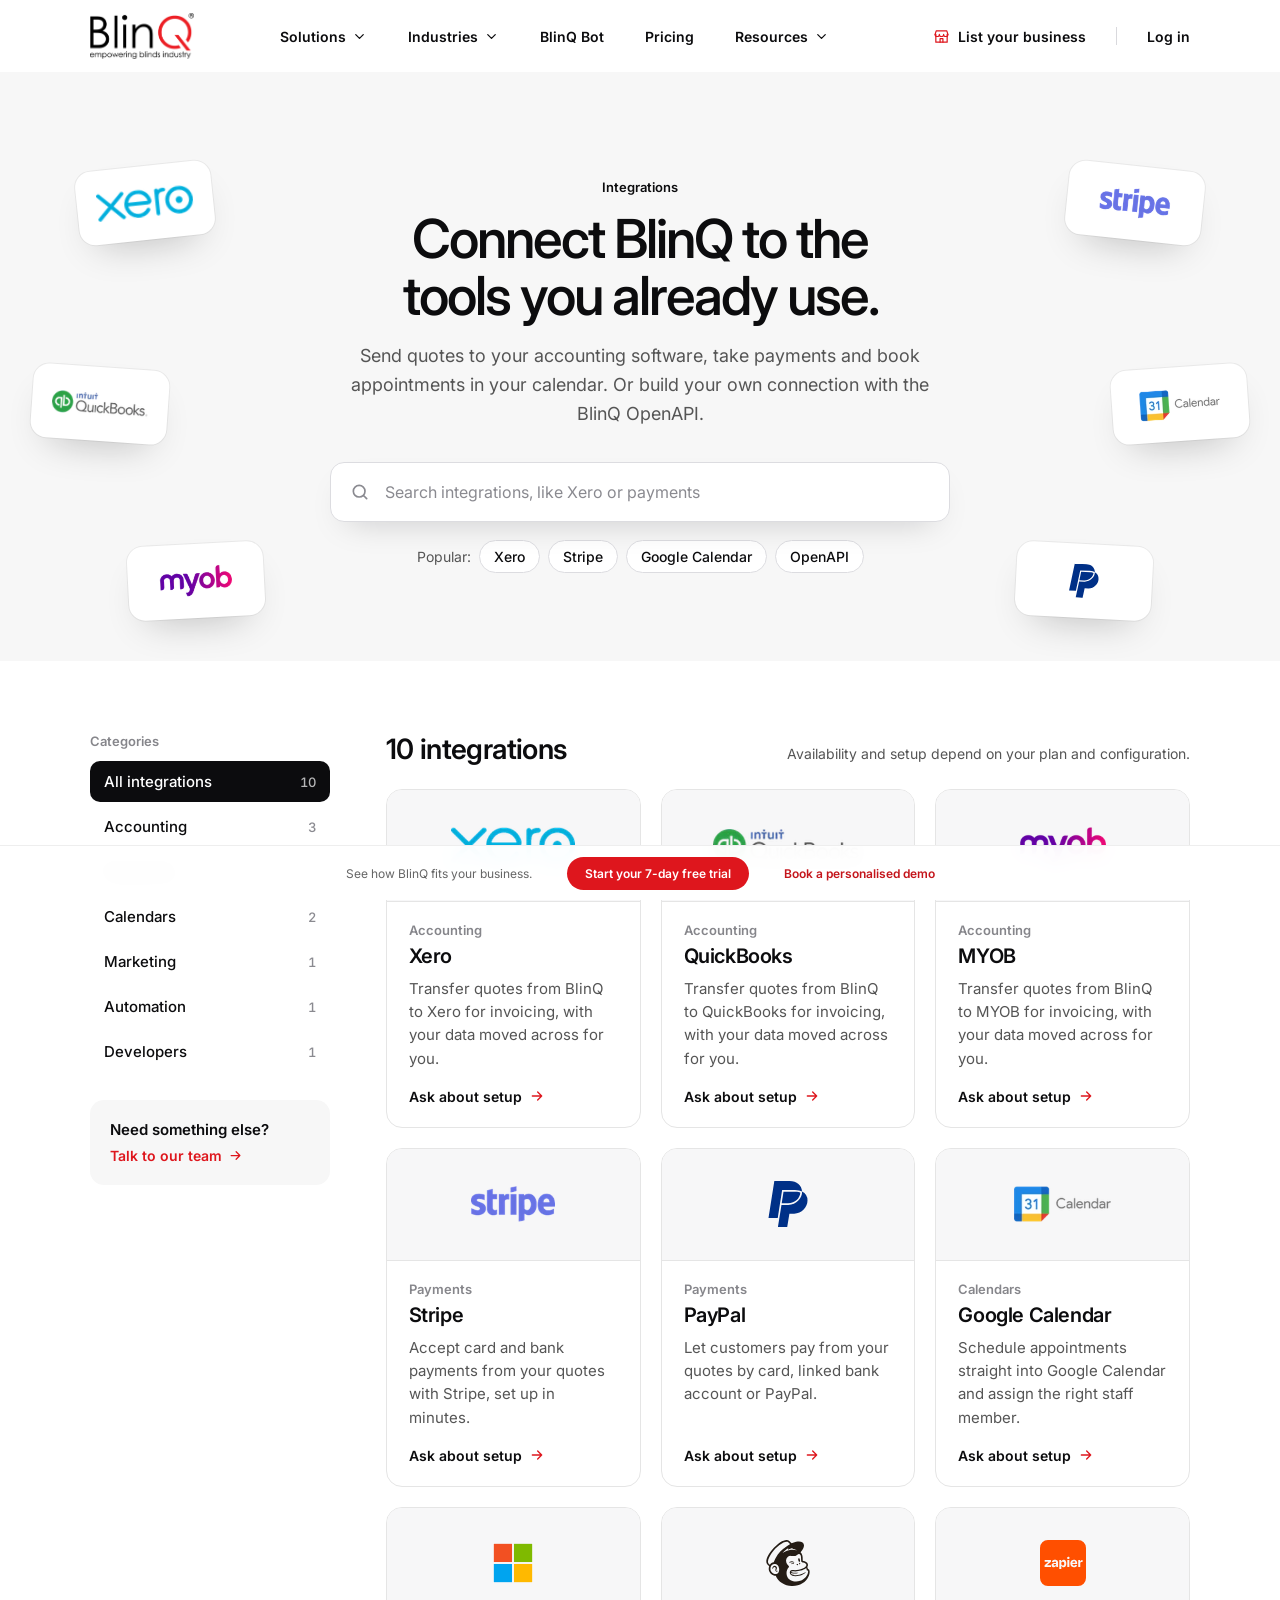
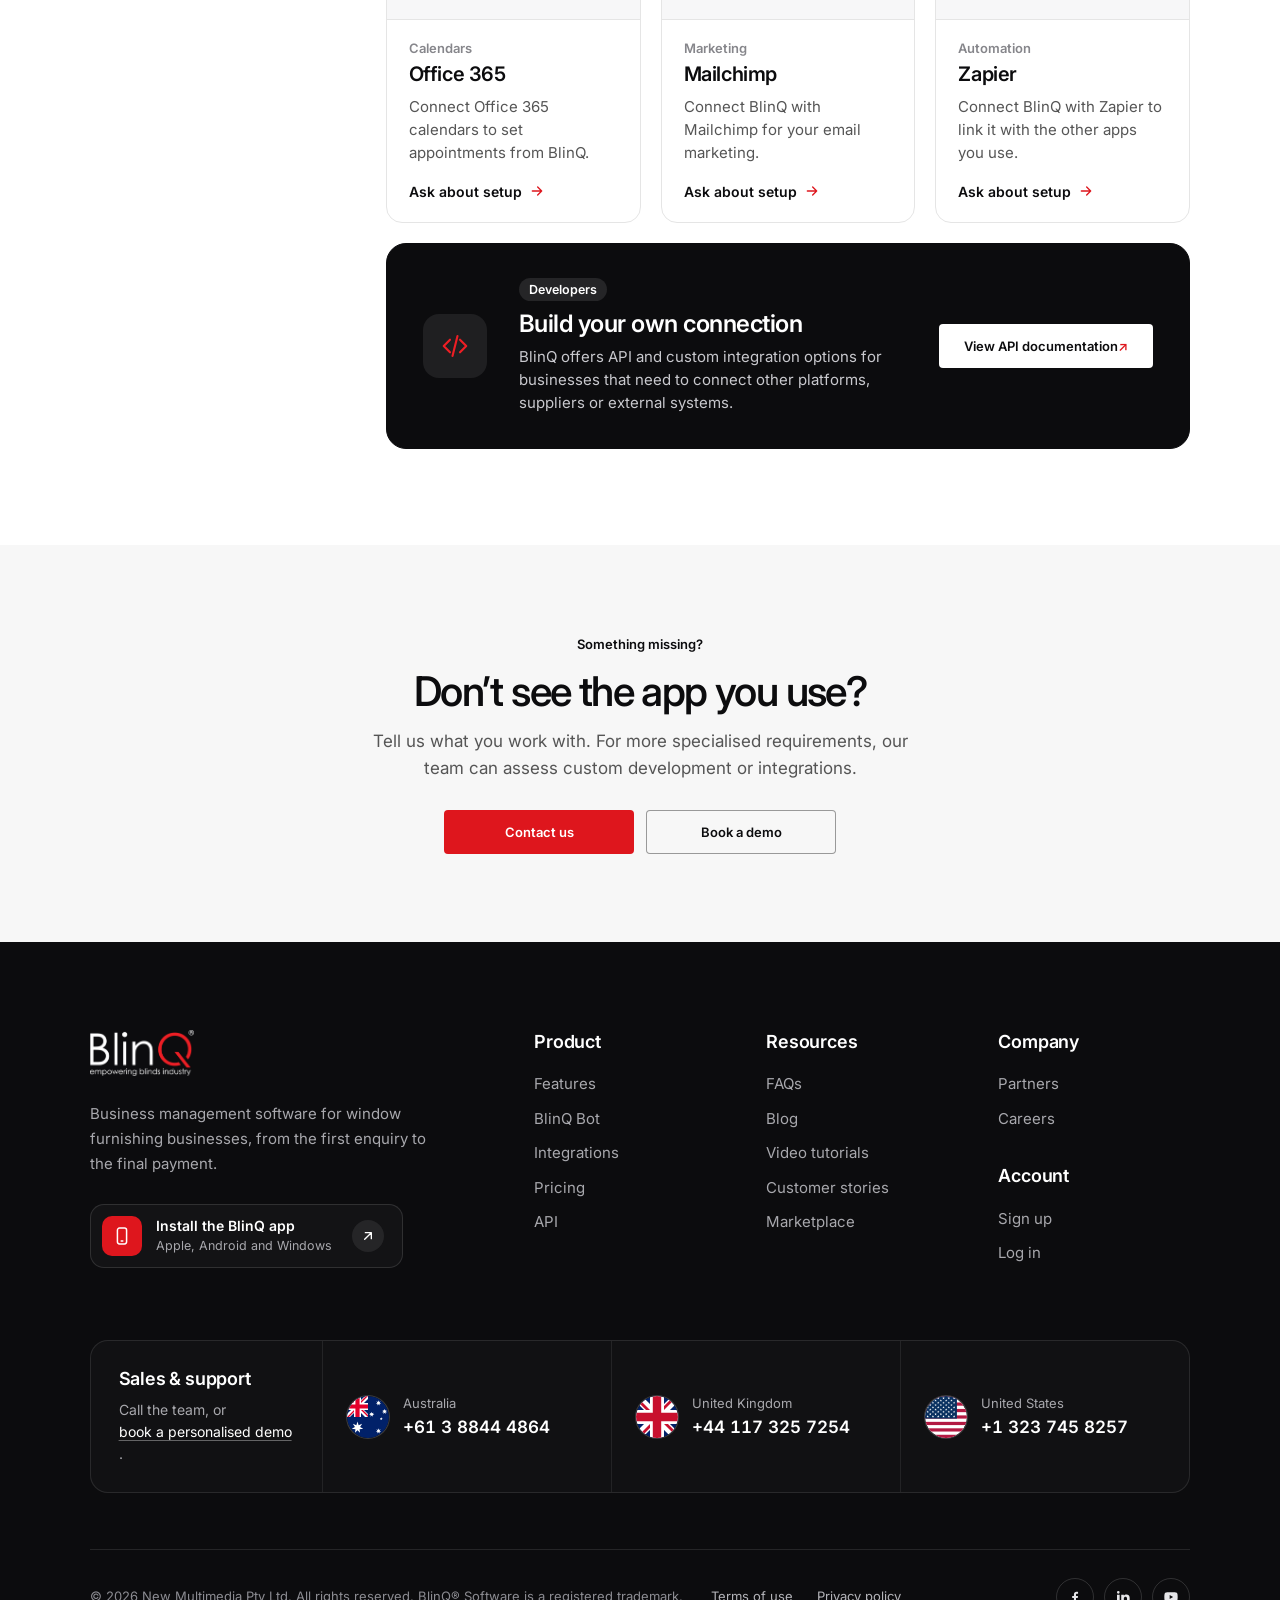
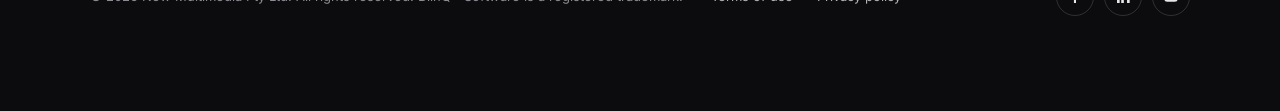
==== commit 8eef2d3b: "BlinQ Marketplace: business directory and two sample profiles - marketplace.html: search, state, bus" ====
--- a/integrations.html
+++ b/integrations.html
@@ -1,11 +1,11 @@
 <!doctype html>
-<html lang="en-AU"><head><meta charset="utf-8"><meta name="viewport" content="width=device-width,initial-scale=1"><meta name="robots" content="noindex"><meta content="Connect BlinQ with Xero, QuickBooks, MYOB, Stripe, PayPal, Google Calendar, Office 365 and more, or build your own connection with the BlinQ OpenAPI." name="description"/><title>Integrations | BlinQ</title><link rel="icon" href="assets/favicon.webp"><link rel="preconnect" href="https://fonts.googleapis.com"><link rel="preconnect" href="https://fonts.gstatic.com" crossorigin><link rel="stylesheet" href="https://fonts.googleapis.com/css2?family=Inter:wght@400;450;500;550;600;650;700&amp;display=swap"><link rel="stylesheet" href="style.css?v=17780ff6"><link rel="stylesheet" href="integrations.css?v=5047c522"></head><body>
+<html lang="en-AU"><head><meta charset="utf-8"><meta name="viewport" content="width=device-width,initial-scale=1"><meta name="robots" content="noindex"><meta content="Connect BlinQ with Xero, QuickBooks, MYOB, Stripe, PayPal, Google Calendar, Office 365 and more, or build your own connection with the BlinQ OpenAPI." name="description"/><title>Integrations | BlinQ</title><link rel="icon" href="assets/favicon.webp"><link rel="preconnect" href="https://fonts.googleapis.com"><link rel="preconnect" href="https://fonts.gstatic.com" crossorigin><link rel="stylesheet" href="https://fonts.googleapis.com/css2?family=Inter:wght@400;450;500;550;600;650;700&amp;display=swap"><link rel="stylesheet" href="style.css?v=82af941a"><link rel="stylesheet" href="integrations.css?v=5047c522"></head><body>
 <div class="site-container">
 <a class="skip" href="#main">Skip to content</a>
-<header><div class="header-inner"><a href="index.html" aria-label="BlinQ home"><img class="logo" src="assets/blinq-logo.webp" alt="BlinQ Software"></a><nav aria-label="Main navigation"><button data-menu="solutions" aria-expanded="false" aria-controls="solutions">Solutions<svg class="nav-chevron" viewBox="0 0 24 24" fill="none" stroke="currentColor" stroke-width="2" stroke-linecap="round" stroke-linejoin="round" aria-hidden="true"><path d="m6 9 6 6 6-6"/></svg></button><button data-menu="industries-menu" aria-expanded="false" aria-controls="industries-menu">Industries<svg class="nav-chevron" viewBox="0 0 24 24" fill="none" stroke="currentColor" stroke-width="2" stroke-linecap="round" stroke-linejoin="round" aria-hidden="true"><path d="m6 9 6 6 6-6"/></svg></button><a href="index.html#ai">BlinQ Bot</a><a href="index.html#pricing">Pricing</a><button data-menu="resources-menu" aria-expanded="false" aria-controls="resources-menu">Resources<svg class="nav-chevron" viewBox="0 0 24 24" fill="none" stroke="currentColor" stroke-width="2" stroke-linecap="round" stroke-linejoin="round" aria-hidden="true"><path d="m6 9 6 6 6-6"/></svg></button></nav><div class="utilities"><a href="mailto:support@blinq.com.au" class="list-biz" data-contact><svg viewBox="0 0 24 24" fill="none" stroke="currentColor" stroke-width="1.7" stroke-linecap="round" stroke-linejoin="round" aria-hidden="true"><path d="M3 9 4.5 4h15L21 9"/><path d="M4 9v11h16V9"/><path d="M3 9a3 3 0 0 0 6 0 3 3 0 0 0 6 0 3 3 0 0 0 6 0"/><path d="M10 20v-5h4v5"/></svg><span>List your business</span></a><a href="https://users.blinq.com.au" class="login">Log in</a><button id="mobile-menu" aria-expanded="false">Menu</button></div></div></header>
-<div class="mega mega-float" id="solutions" hidden><div class="res-panel"><div class="res-col res-learn"><p class="res-heading">By business type</p><ul class="sol-grid"><li><a class="sol-item" href="index.html#retail"><span class="sol-icon"><i class="sol-pkg" style="--pkg:50% 0%" aria-hidden="true"></i></span><span class="sol-text"><b>Retail</b><small>Enquiries, quotes, orders and installations</small></span></a></li><li><a class="sol-item" href="index.html#manufacturing"><span class="sol-icon"><i class="sol-pkg" style="--pkg:100% 0%" aria-hidden="true"></i></span><span class="sol-text"><b>Manufacturing</b><small>Customer orders, production and dispatch</small></span></a></li><li><a class="sol-item" href="index.html#wholesale"><span class="sol-icon"><i class="sol-pkg" style="--pkg:0% 100%" aria-hidden="true"></i></span><span class="sol-text"><b>Wholesale and dealers</b><small>Connected ordering for dealers</small></span></a></li><li><a class="sol-item" href="index.html#mobile"><span class="sol-icon"><i class="sol-pkg" style="--pkg:0% 0%" aria-hidden="true"></i></span><span class="sol-text"><b>Mobile App</b><small>Measure and quote with the customer</small></span></a></li><li><a class="sol-item" href="index.html#growth"><span class="sol-icon"><i class="sol-pkg" style="--pkg:50% 100%" aria-hidden="true"></i></span><span class="sol-text"><b>Online ordering</b><small>Customers order from your website</small></span></a></li><li><a class="sol-item" href="#industries" data-industries aria-haspopup="dialog"><span class="sol-icon"><i class="sol-pkg is-other" aria-hidden="true"></i></span><span class="sol-text"><b>Other industries</b><small>Browse all 87 industries</small></span></a></li></ul></div><div class="res-col sol-start"><p class="res-heading">Get started</p><ul><li><a class="sol-item" href="https://calendly.com/blinq/team"><span class="sol-icon"><svg viewBox="0 0 24 24" fill="none" stroke="currentColor" stroke-width="1.7" stroke-linecap="round" stroke-linejoin="round" aria-hidden="true"><rect x="3" y="4" width="18" height="18" rx="2"/><path d="M16 2v4M8 2v4M3 10h18M8 14h.01M12 14h.01M16 14h.01M8 18h.01M12 18h.01"/></svg></span><span class="sol-text"><b>Book a demo</b><small>Personalised to your business</small></span></a></li><li><a class="sol-item" href="index.html#trial"><span class="sol-icon"><svg viewBox="0 0 24 24" fill="none" stroke="currentColor" stroke-width="1.7" stroke-linecap="round" stroke-linejoin="round" aria-hidden="true"><path d="M13 2 3 14h9l-1 8 10-12h-9z"/></svg></span><span class="sol-text"><b>Start a free trial</b><small>Try BlinQ free for 7 days</small></span></a></li><li><a class="sol-item" href="index.html#pricing"><span class="sol-icon"><svg viewBox="0 0 24 24" fill="none" stroke="currentColor" stroke-width="1.7" stroke-linecap="round" stroke-linejoin="round" aria-hidden="true"><path d="m20.6 13.4-7.2 7.2a2 2 0 0 1-2.8 0L3 13V3h10l7.6 7.6a2 2 0 0 1 0 2.8z"/><circle cx="7.5" cy="7.5" r="1.5"/></svg></span><span class="sol-text"><b>Pricing</b><small>Plans and user packages</small></span></a></li></ul></div></div><div class="mega-mobile"><div class="mega-resources-mobile"><p class="res-heading">Solutions</p><ul class="sol-list" data-copy="#solutions .res-learn li"></ul></div><details class="mega-industries-mobile"><summary>All industries<span>87</span></summary><ul data-copy="#industries-menu .ind-grid li"></ul></details><div class="mega-links"><a href="index.html#ai">BlinQ Bot</a><a href="index.html#pricing">Pricing</a><a href="https://users.blinq.com.au">Log in</a><a href="mailto:support@blinq.com.au" data-contact>List your business</a></div><div class="mega-resources-mobile"><p class="res-heading">Resources</p><ul data-copy="#resources-menu .res-col li"></ul></div></div></div>
+<header><div class="header-inner"><a href="index.html" aria-label="BlinQ home"><img class="logo" src="assets/blinq-logo.webp" alt="BlinQ Software"></a><nav aria-label="Main navigation"><button data-menu="solutions" aria-expanded="false" aria-controls="solutions">Solutions<svg class="nav-chevron" viewBox="0 0 24 24" fill="none" stroke="currentColor" stroke-width="2" stroke-linecap="round" stroke-linejoin="round" aria-hidden="true"><path d="m6 9 6 6 6-6"/></svg></button><button data-menu="industries-menu" aria-expanded="false" aria-controls="industries-menu">Industries<svg class="nav-chevron" viewBox="0 0 24 24" fill="none" stroke="currentColor" stroke-width="2" stroke-linecap="round" stroke-linejoin="round" aria-hidden="true"><path d="m6 9 6 6 6-6"/></svg></button><a href="index.html#ai">BlinQ Bot</a><a href="index.html#pricing">Pricing</a><button data-menu="resources-menu" aria-expanded="false" aria-controls="resources-menu">Resources<svg class="nav-chevron" viewBox="0 0 24 24" fill="none" stroke="currentColor" stroke-width="2" stroke-linecap="round" stroke-linejoin="round" aria-hidden="true"><path d="m6 9 6 6 6-6"/></svg></button></nav><div class="utilities"><a href="marketplace.html#list-your-business" class="list-biz"><svg viewBox="0 0 24 24" fill="none" stroke="currentColor" stroke-width="1.7" stroke-linecap="round" stroke-linejoin="round" aria-hidden="true"><path d="M3 9 4.5 4h15L21 9"/><path d="M4 9v11h16V9"/><path d="M3 9a3 3 0 0 0 6 0 3 3 0 0 0 6 0 3 3 0 0 0 6 0"/><path d="M10 20v-5h4v5"/></svg><span>List your business</span></a><a href="https://users.blinq.com.au" class="login">Log in</a><button id="mobile-menu" aria-expanded="false">Menu</button></div></div></header>
+<div class="mega mega-float" id="solutions" hidden><div class="res-panel"><div class="res-col res-learn"><p class="res-heading">Window furnishing packages</p><ul class="sol-grid"><li><a class="sol-item" href="index.html#retail"><span class="sol-icon"><i class="sol-pkg" style="--pkg:50% 0%" aria-hidden="true"></i></span><span class="sol-text"><b>Retail</b><small>Enquiries, quotes, orders and installations</small></span></a></li><li><a class="sol-item" href="index.html#manufacturing"><span class="sol-icon"><i class="sol-pkg" style="--pkg:100% 0%" aria-hidden="true"></i></span><span class="sol-text"><b>Manufacturing</b><small>Customer orders, production and dispatch</small></span></a></li><li><a class="sol-item" href="index.html#wholesale"><span class="sol-icon"><i class="sol-pkg" style="--pkg:0% 100%" aria-hidden="true"></i></span><span class="sol-text"><b>Wholesale and dealers</b><small>Connected ordering for dealers</small></span></a></li><li><a class="sol-item" href="index.html#mobile"><span class="sol-icon"><i class="sol-pkg" style="--pkg:0% 0%" aria-hidden="true"></i></span><span class="sol-text"><b>Mobile App</b><small>Measure and quote with the customer</small></span></a></li><li><a class="sol-item" href="index.html#growth"><span class="sol-icon"><i class="sol-pkg" style="--pkg:50% 100%" aria-hidden="true"></i></span><span class="sol-text"><b>Online ordering</b><small>Customers order from your website</small></span></a></li><li><a class="sol-item sol-other" href="#industries" data-industries aria-haspopup="dialog"><span class="sol-icon"><i class="sol-pkg" style="--pkg:100% 100%" aria-hidden="true"></i></span><span class="sol-text"><b>Other industries</b><small>Beyond window furnishing · 87 trades</small></span></a></li></ul></div><div class="res-col sol-start"><p class="res-heading">Get started</p><ul><li><a class="sol-item" href="https://calendly.com/blinq/team"><span class="sol-icon"><svg viewBox="0 0 24 24" fill="none" stroke="currentColor" stroke-width="1.7" stroke-linecap="round" stroke-linejoin="round" aria-hidden="true"><rect x="3" y="4" width="18" height="18" rx="2"/><path d="M16 2v4M8 2v4M3 10h18M8 14h.01M12 14h.01M16 14h.01M8 18h.01M12 18h.01"/></svg></span><span class="sol-text"><b>Book a demo</b><small>Personalised to your business</small></span></a></li><li><a class="sol-item" href="index.html#trial"><span class="sol-icon"><svg viewBox="0 0 24 24" fill="none" stroke="currentColor" stroke-width="1.7" stroke-linecap="round" stroke-linejoin="round" aria-hidden="true"><path d="M13 2 3 14h9l-1 8 10-12h-9z"/></svg></span><span class="sol-text"><b>Start a free trial</b><small>Try BlinQ free for 7 days</small></span></a></li><li><a class="sol-item" href="index.html#pricing"><span class="sol-icon"><svg viewBox="0 0 24 24" fill="none" stroke="currentColor" stroke-width="1.7" stroke-linecap="round" stroke-linejoin="round" aria-hidden="true"><path d="m20.6 13.4-7.2 7.2a2 2 0 0 1-2.8 0L3 13V3h10l7.6 7.6a2 2 0 0 1 0 2.8z"/><circle cx="7.5" cy="7.5" r="1.5"/></svg></span><span class="sol-text"><b>Pricing</b><small>Plans and user packages</small></span></a></li></ul></div></div><div class="mega-mobile"><div class="mega-resources-mobile"><p class="res-heading">Window furnishing packages</p><ul class="sol-list" data-copy="#solutions .res-learn li"></ul></div><details class="mega-industries-mobile"><summary>All industries<span>87</span></summary><ul data-copy="#industries-menu .ind-grid li"></ul></details><div class="mega-links"><a href="index.html#ai">BlinQ Bot</a><a href="index.html#pricing">Pricing</a><a href="https://users.blinq.com.au">Log in</a><a href="marketplace.html#list-your-business">List your business</a></div><div class="mega-resources-mobile"><p class="res-heading">Resources</p><ul data-copy="#resources-menu .res-col li"></ul></div></div></div>
 <div class="mega mega-float mega-industries" id="industries-menu" hidden><div class="res-panel"><div class="ind-head"><div><p class="res-heading">All industries · 87</p><p class="ind-sub">From first quote to final payment, BlinQ works for every business below.</p></div><a class="ind-cta" href="https://calendly.com/blinq/team">See how BlinQ fits your business<svg viewBox="0 0 24 24" fill="none" stroke="currentColor" stroke-width="2" stroke-linecap="round" stroke-linejoin="round" aria-hidden="true"><path d="M5 12h14M13 6l6 6-6 6"/></svg></a></div><div class="ind-grid"><div class="ind-col"><p class="ind-range">A – B</p><ul><li>Antenna Services</li><li>Appliance Installation</li><li>Appliance Repair</li><li>Arborist</li><li>Architect</li><li>Asbestos Removal</li><li>Awning</li><li>Balustrades</li><li>Bathroom Renovation</li><li>Blinds</li><li>Blinds Suppliers</li><li>Bricklayer</li><li>Builders</li><li>Building Designers</li><li>Building Inspection</li><li>Building Suppliers</li></ul></div><div class="ind-col"><p class="ind-range">C – D</p><ul><li>Cabinet Makers</li><li>Carpenters</li><li>Carpet Cleaning</li><li>Carports</li><li>Cladding</li><li>Commercial Cleaning</li><li>Concrete Resurfacing</li><li>Concreting</li><li>Curtains</li><li>Decking</li><li>Demolition</li><li>Doors</li><li>Drafting</li></ul></div><div class="ind-col"><p class="ind-range">E – G</p><ul><li>Electricians</li><li>Excavation</li><li>Extension Design</li><li>Fencing</li><li>Garages</li><li>Garden Clean-Up</li><li>Gardeners</li><li>Gas Fitters</li><li>Gates</li><li>Gazebo</li><li>Glazier</li><li>Gutter Cleaning</li><li>Guttering</li></ul></div><div class="ind-col"><p class="ind-range">H – L</p><ul><li>Handyman</li><li>Home Security</li><li>Hot Water Systems</li><li>House Cleaning</li><li>HVAC</li><li>Insulation</li><li>Interior Decorators</li><li>Interior Designers</li><li>Irrigation Systems</li><li>Kitchens</li><li>Landscapers</li><li>Lawn and Turf</li><li>Lighting</li></ul></div><div class="ind-col"><p class="ind-range">P – R</p><ul><li>Painters</li><li>Patios</li><li>Pavers</li><li>Pergolas</li><li>Pest Control</li><li>Plastering</li><li>Plumbing</li><li>Pool Fencing</li><li>Pressure Cleaner</li><li>Rainwater Tanks</li><li>Removalists</li><li>Rendering</li><li>Retaining Walls</li><li>Roof Repairs</li><li>Roofing</li><li>Rubbish Removal</li></ul></div><div class="ind-col"><p class="ind-range">S – W</p><ul><li>Security Screen Doors</li><li>Shopfitters</li><li>Shower Screens</li><li>Skylights</li><li>Solar Power</li><li>Splashbacks</li><li>Tilers</li><li>Timber Flooring</li><li>Tree Fellers</li><li>Verandah Builders</li><li>Wardrobe Builders</li><li>Waterproofing</li><li>Window Cleaners</li><li>Window Installers</li><li>Window Repair</li><li>Window Tinting</li></ul></div></div></div></div>
-<div class="mega mega-float mega-resources" id="resources-menu" hidden><div class="res-panel"><div class="res-col res-learn"><p class="res-heading">Learn and connect</p><div class="res-pair"><ul><li><a href="https://www.blinq.com.au/faqs" target="_blank" rel="noopener"><svg viewBox="0 0 24 24" fill="none" stroke="currentColor" stroke-width="1.7" stroke-linecap="round" stroke-linejoin="round" aria-hidden="true"><path d="M2 4h6a4 4 0 0 1 4 4v13a3 3 0 0 0-3-3H2z"/><path d="M22 4h-6a4 4 0 0 0-4 4v13a3 3 0 0 1 3-3h7z"/></svg><span>Knowledge base</span></a></li><li><a href="https://www.youtube.com/@BlinQ-Software" target="_blank" rel="noopener"><svg viewBox="0 0 24 24" fill="none" stroke="currentColor" stroke-width="1.7" stroke-linecap="round" stroke-linejoin="round" aria-hidden="true"><circle cx="12" cy="12" r="10"/><path d="m10 8 6 4-6 4z"/></svg><span>Video tutorials</span></a></li><li><a href="https://blogs.blinq.com.au/" target="_blank" rel="noopener"><svg viewBox="0 0 24 24" fill="none" stroke="currentColor" stroke-width="1.7" stroke-linecap="round" stroke-linejoin="round" aria-hidden="true"><path d="M12 20h9"/><path d="M16.5 3.5a2.1 2.1 0 0 1 3 3L7 19l-4 1 1-4z"/></svg><span>Blogs</span></a></li><li><a href="index.html#stories"><svg viewBox="0 0 24 24" fill="none" stroke="currentColor" stroke-width="1.7" stroke-linecap="round" stroke-linejoin="round" aria-hidden="true"><path d="M7 10v12"/><path d="M15 5.9 14 10h5.8a2 2 0 0 1 1.9 2.5l-2.3 8A2 2 0 0 1 17.5 22H4a2 2 0 0 1-2-2v-8a2 2 0 0 1 2-2h2.8a2 2 0 0 0 1.8-1.1L12 2a3.1 3.1 0 0 1 3 3.9z"/></svg><span>Customer stories</span></a></li></ul><ul><li><a href="index.html#faq"><svg viewBox="0 0 24 24" fill="none" stroke="currentColor" stroke-width="1.7" stroke-linecap="round" stroke-linejoin="round" aria-hidden="true"><circle cx="12" cy="12" r="10"/><path d="M9.1 9a3 3 0 0 1 5.8 1c0 2-3 3-3 3"/><path d="M12 17h.01"/></svg><span>Common questions</span></a></li><li><a href="https://api.blinq.com.au/documentation/" target="_blank" rel="noopener"><svg viewBox="0 0 24 24" fill="none" stroke="currentColor" stroke-width="1.7" stroke-linecap="round" stroke-linejoin="round" aria-hidden="true"><path d="m16 18 6-6-6-6"/><path d="m8 6-6 6 6 6"/></svg><span>API documentation</span></a></li><li><a href="integrations.html"><svg viewBox="0 0 24 24" fill="none" stroke="currentColor" stroke-width="1.7" stroke-linecap="round" stroke-linejoin="round" aria-hidden="true"><path d="M12 22v-5M9 8V2M15 8V2"/><path d="M18 8v5a4 4 0 0 1-4 4h-4a4 4 0 0 1-4-4V8z"/></svg><span>Explore integrations</span></a></li><li><a href="#"><svg viewBox="0 0 24 24" fill="none" stroke="currentColor" stroke-width="1.7" stroke-linecap="round" stroke-linejoin="round" aria-hidden="true"><path d="M3 9 4.5 4h15L21 9"/><path d="M4 9v11h16V9"/><path d="M3 9a3 3 0 0 0 6 0 3 3 0 0 0 6 0 3 3 0 0 0 6 0"/><path d="M10 20v-5h4v5"/></svg><span>Marketplace</span></a></li></ul></div></div><div class="res-col"><p class="res-heading">Support</p><ul><li><a href="mailto:support@blinq.com.au" data-contact><svg viewBox="0 0 24 24" fill="none" stroke="currentColor" stroke-width="1.7" stroke-linecap="round" stroke-linejoin="round" aria-hidden="true"><rect x="2" y="4" width="20" height="16" rx="2"/><path d="m22 7-10 6L2 7"/></svg><span>Contact us</span></a></li><li><a href="https://calendly.com/blinq/team"><svg viewBox="0 0 24 24" fill="none" stroke="currentColor" stroke-width="1.7" stroke-linecap="round" stroke-linejoin="round" aria-hidden="true"><rect x="3" y="4" width="18" height="18" rx="2"/><path d="M16 2v4M8 2v4M3 10h18M8 14h.01M12 14h.01M16 14h.01M8 18h.01M12 18h.01"/></svg><span>Schedule an appointment</span></a></li><li><a href="index.html#trial"><svg viewBox="0 0 24 24" fill="none" stroke="currentColor" stroke-width="1.7" stroke-linecap="round" stroke-linejoin="round" aria-hidden="true"><path d="M13 2 3 14h9l-1 8 10-12h-9z"/></svg><span>Start a free trial</span></a></li><li><a href="https://calendly.com/blinq/team"><svg viewBox="0 0 24 24" fill="none" stroke="currentColor" stroke-width="1.7" stroke-linecap="round" stroke-linejoin="round" aria-hidden="true"><rect x="3" y="4" width="18" height="18" rx="2"/><path d="M16 2v4M8 2v4M3 10h18M8 14h.01M12 14h.01M16 14h.01M8 18h.01M12 18h.01"/></svg><span>Book a demo</span></a></li></ul></div><div class="res-col"><p class="res-heading">Company</p><ul><li><a href="https://www.youtube.com/watch?v=9aikpx1hb-g" data-video="9aikpx1hb-g" data-video-title="Why we built BlinQ"><svg viewBox="0 0 24 24" fill="none" stroke="currentColor" stroke-width="1.7" stroke-linecap="round" stroke-linejoin="round" aria-hidden="true"><circle cx="12" cy="12" r="10"/><path d="M12 16v-4M12 8h.01"/></svg><span>About us</span></a></li><li><a href="https://partners.blinq.com.au/" target="_blank" rel="noopener"><svg viewBox="0 0 24 24" fill="none" stroke="currentColor" stroke-width="1.7" stroke-linecap="round" stroke-linejoin="round" aria-hidden="true"><rect x="2" y="7" width="20" height="14" rx="2"/><path d="M16 21V5a2 2 0 0 0-2-2h-4a2 2 0 0 0-2 2v16"/></svg><span>Partners</span></a></li><li><a href="https://careers.blinq.com.au/" target="_blank" rel="noopener"><svg viewBox="0 0 24 24" fill="none" stroke="currentColor" stroke-width="1.7" stroke-linecap="round" stroke-linejoin="round" aria-hidden="true"><path d="M16 21v-2a4 4 0 0 0-4-4H6a4 4 0 0 0-4 4v2"/><circle cx="9" cy="7" r="4"/><path d="M22 21v-2a4 4 0 0 0-3-3.9M16 3.1a4 4 0 0 1 0 7.8"/></svg><span>Careers</span></a></li></ul></div></div></div><div id="shade" hidden></div>
+<div class="mega mega-float mega-resources" id="resources-menu" hidden><div class="res-panel"><div class="res-col res-learn"><p class="res-heading">Learn and connect</p><div class="res-pair"><ul><li><a href="https://www.blinq.com.au/faqs" target="_blank" rel="noopener"><svg viewBox="0 0 24 24" fill="none" stroke="currentColor" stroke-width="1.7" stroke-linecap="round" stroke-linejoin="round" aria-hidden="true"><path d="M2 4h6a4 4 0 0 1 4 4v13a3 3 0 0 0-3-3H2z"/><path d="M22 4h-6a4 4 0 0 0-4 4v13a3 3 0 0 1 3-3h7z"/></svg><span>Knowledge base</span></a></li><li><a href="https://www.youtube.com/@BlinQ-Software" target="_blank" rel="noopener"><svg viewBox="0 0 24 24" fill="none" stroke="currentColor" stroke-width="1.7" stroke-linecap="round" stroke-linejoin="round" aria-hidden="true"><circle cx="12" cy="12" r="10"/><path d="m10 8 6 4-6 4z"/></svg><span>Video tutorials</span></a></li><li><a href="https://blogs.blinq.com.au/" target="_blank" rel="noopener"><svg viewBox="0 0 24 24" fill="none" stroke="currentColor" stroke-width="1.7" stroke-linecap="round" stroke-linejoin="round" aria-hidden="true"><path d="M12 20h9"/><path d="M16.5 3.5a2.1 2.1 0 0 1 3 3L7 19l-4 1 1-4z"/></svg><span>Blogs</span></a></li><li><a href="index.html#stories"><svg viewBox="0 0 24 24" fill="none" stroke="currentColor" stroke-width="1.7" stroke-linecap="round" stroke-linejoin="round" aria-hidden="true"><path d="M7 10v12"/><path d="M15 5.9 14 10h5.8a2 2 0 0 1 1.9 2.5l-2.3 8A2 2 0 0 1 17.5 22H4a2 2 0 0 1-2-2v-8a2 2 0 0 1 2-2h2.8a2 2 0 0 0 1.8-1.1L12 2a3.1 3.1 0 0 1 3 3.9z"/></svg><span>Customer stories</span></a></li></ul><ul><li><a href="index.html#faq"><svg viewBox="0 0 24 24" fill="none" stroke="currentColor" stroke-width="1.7" stroke-linecap="round" stroke-linejoin="round" aria-hidden="true"><circle cx="12" cy="12" r="10"/><path d="M9.1 9a3 3 0 0 1 5.8 1c0 2-3 3-3 3"/><path d="M12 17h.01"/></svg><span>Common questions</span></a></li><li><a href="https://api.blinq.com.au/documentation/" target="_blank" rel="noopener"><svg viewBox="0 0 24 24" fill="none" stroke="currentColor" stroke-width="1.7" stroke-linecap="round" stroke-linejoin="round" aria-hidden="true"><path d="m16 18 6-6-6-6"/><path d="m8 6-6 6 6 6"/></svg><span>API documentation</span></a></li><li><a href="https://apps.blinq.com.au/" target="_blank" rel="noopener"><svg viewBox="0 0 24 24" fill="none" stroke="currentColor" stroke-width="1.7" stroke-linecap="round" stroke-linejoin="round" aria-hidden="true"><path d="M12 22v-5M9 8V2M15 8V2"/><path d="M18 8v5a4 4 0 0 1-4 4h-4a4 4 0 0 1-4-4V8z"/></svg><span>Explore integrations</span></a></li><li><a href="marketplace.html"><svg viewBox="0 0 24 24" fill="none" stroke="currentColor" stroke-width="1.7" stroke-linecap="round" stroke-linejoin="round" aria-hidden="true"><path d="M3 9 4.5 4h15L21 9"/><path d="M4 9v11h16V9"/><path d="M3 9a3 3 0 0 0 6 0 3 3 0 0 0 6 0 3 3 0 0 0 6 0"/><path d="M10 20v-5h4v5"/></svg><span>Marketplace</span></a></li></ul></div></div><div class="res-col"><p class="res-heading">Support</p><ul><li><a href="mailto:support@blinq.com.au" data-contact><svg viewBox="0 0 24 24" fill="none" stroke="currentColor" stroke-width="1.7" stroke-linecap="round" stroke-linejoin="round" aria-hidden="true"><rect x="2" y="4" width="20" height="16" rx="2"/><path d="m22 7-10 6L2 7"/></svg><span>Contact us</span></a></li><li><a href="https://calendly.com/blinq/team"><svg viewBox="0 0 24 24" fill="none" stroke="currentColor" stroke-width="1.7" stroke-linecap="round" stroke-linejoin="round" aria-hidden="true"><rect x="3" y="4" width="18" height="18" rx="2"/><path d="M16 2v4M8 2v4M3 10h18M8 14h.01M12 14h.01M16 14h.01M8 18h.01M12 18h.01"/></svg><span>Schedule an appointment</span></a></li><li><a href="index.html#trial"><svg viewBox="0 0 24 24" fill="none" stroke="currentColor" stroke-width="1.7" stroke-linecap="round" stroke-linejoin="round" aria-hidden="true"><path d="M13 2 3 14h9l-1 8 10-12h-9z"/></svg><span>Start a free trial</span></a></li><li><a href="https://calendly.com/blinq/team"><svg viewBox="0 0 24 24" fill="none" stroke="currentColor" stroke-width="1.7" stroke-linecap="round" stroke-linejoin="round" aria-hidden="true"><rect x="3" y="4" width="18" height="18" rx="2"/><path d="M16 2v4M8 2v4M3 10h18M8 14h.01M12 14h.01M16 14h.01M8 18h.01M12 18h.01"/></svg><span>Book a demo</span></a></li></ul></div><div class="res-col"><p class="res-heading">Company</p><ul><li><a href="https://www.youtube.com/watch?v=9aikpx1hb-g" data-video="9aikpx1hb-g" data-video-title="Why we built BlinQ"><svg viewBox="0 0 24 24" fill="none" stroke="currentColor" stroke-width="1.7" stroke-linecap="round" stroke-linejoin="round" aria-hidden="true"><circle cx="12" cy="12" r="10"/><path d="M12 16v-4M12 8h.01"/></svg><span>About us</span></a></li><li><a href="https://partners.blinq.com.au/" target="_blank" rel="noopener"><svg viewBox="0 0 24 24" fill="none" stroke="currentColor" stroke-width="1.7" stroke-linecap="round" stroke-linejoin="round" aria-hidden="true"><rect x="2" y="7" width="20" height="14" rx="2"/><path d="M16 21V5a2 2 0 0 0-2-2h-4a2 2 0 0 0-2 2v16"/></svg><span>Partners</span></a></li><li><a href="https://careers.blinq.com.au/" target="_blank" rel="noopener"><svg viewBox="0 0 24 24" fill="none" stroke="currentColor" stroke-width="1.7" stroke-linecap="round" stroke-linejoin="round" aria-hidden="true"><path d="M16 21v-2a4 4 0 0 0-4-4H6a4 4 0 0 0-4 4v2"/><circle cx="9" cy="7" r="4"/><path d="M22 21v-2a4 4 0 0 0-3-3.9M16 3.1a4 4 0 0 1 0 7.8"/></svg><span>Careers</span></a></li></ul></div></div></div><div id="shade" hidden></div>
 <main id="main" class="int-page">
 <section class="int-hero" aria-labelledby="int-title">
 <div aria-hidden="true"><span class="int-float" style="left:6%;top:16%;--r:-6deg"><img class="" src="assets/logos/app-xero.webp" alt=""></span><span class="int-float" style="left:2.5%;top:50%;--r:4deg"><img class="" src="assets/logos/app-quickbooks.webp" alt=""></span><span class="int-float" style="left:10%;top:80%;--r:-3deg"><img class="" src="assets/logos/app-myob.webp" alt=""></span><span class="int-float" style="right:6%;top:16%;--r:6deg"><img class="" src="assets/logos/app-stripe.webp" alt=""></span><span class="int-float" style="right:2.5%;top:50%;--r:-4deg"><img class="" src="assets/logos/app-google-calendar.webp" alt=""></span><span class="int-float" style="right:10%;top:80%;--r:3deg"><img class="sym" src="assets/logos/tool-paypal.svg" alt=""></span></div>
@@ -63,6 +63,7 @@
      <li><a href="index.html#resources">Blog</a></li>
      <li><a href="https://www.youtube.com/@BlinQ-Software" target="_blank" rel="noopener">Video tutorials</a></li>
      <li><a href="index.html#stories">Customer stories</a></li>
+     <li><a href="marketplace.html">Marketplace</a></li>
     </ul>
    </div>
    <div>
@@ -106,4 +107,4 @@
 <dialog id="booking-dialog" aria-labelledby="booking-title"><div class="booking-shell"><aside class="booking-aside"><img class="booking-logo" src="assets/blinq-logo.webp" alt="BlinQ"><h2 id="booking-title">Book a personalised demo</h2><p class="booking-meta"><svg viewBox="0 0 24 24" fill="none" stroke="currentColor" stroke-width="1.7" stroke-linecap="round" stroke-linejoin="round" aria-hidden="true"><circle cx="12" cy="12" r="10"/><path d="M12 6v6l4 2"/></svg><span class="booking-duration">30 minutes</span></p><p class="booking-meta"><svg viewBox="0 0 24 24" fill="none" stroke="currentColor" stroke-width="1.7" stroke-linecap="round" stroke-linejoin="round" aria-hidden="true"><rect x="2" y="6" width="14" height="12" rx="2"/><path d="m16 10 6-3v10l-6-3z"/></svg><span>Online, with the BlinQ team</span></p><ul class="booking-points"><li><svg viewBox="0 0 24 24" fill="none" stroke="currentColor" stroke-width="1.7" stroke-linecap="round" stroke-linejoin="round" aria-hidden="true"><path d="M20 6 9 17l-5-5"/></svg>See BlinQ set up for the way your business works</li><li><svg viewBox="0 0 24 24" fill="none" stroke="currentColor" stroke-width="1.7" stroke-linecap="round" stroke-linejoin="round" aria-hidden="true"><path d="M20 6 9 17l-5-5"/></svg>Bring your questions about pricing, setup and support</li><li><svg viewBox="0 0 24 24" fill="none" stroke="currentColor" stroke-width="1.7" stroke-linecap="round" stroke-linejoin="round" aria-hidden="true"><path d="M20 6 9 17l-5-5"/></svg>Pick a time that suits you, in your own time zone</li></ul><p class="booking-call">Prefer to talk now? <a href="tel:+61388444864">+61 3 8844 4864</a></p></aside><div class="booking-main"><div class="booking-top"><ol class="booking-steps"><li class="is-current"><i>1</i>Your team</li><li><i>2</i>Date and time</li><li><i>3</i>Confirmed</li></ol><button type="button" class="booking-close" aria-label="Close booking"><svg viewBox="0 0 24 24" fill="none" stroke="currentColor" stroke-width="1.7" stroke-linecap="round" stroke-linejoin="round" aria-hidden="true"><path d="M18 6 6 18M6 6l12 12"/></svg></button></div><section class="booking-step" data-step="1"><h3>Where is your business based?</h3><p class="booking-lead">You’ll meet the BlinQ team that looks after your region.</p><div class="booking-options"><button type="button" class="booking-option" data-slug="team" data-region="au" data-duration="30"><span class="booking-code">AU</span><span class="booking-option-text"><b>Australia and New Zealand</b><small><svg viewBox="0 0 24 24" fill="none" stroke="currentColor" stroke-width="1.7" stroke-linecap="round" stroke-linejoin="round" aria-hidden="true"><circle cx="12" cy="12" r="10"/><path d="M12 6v6l4 2"/></svg>30 minutes · Online meeting</small></span><span class="booking-suggested">Suggested for you</span><svg class="booking-go" viewBox="0 0 24 24" fill="none" stroke="currentColor" stroke-width="1.7" stroke-linecap="round" stroke-linejoin="round" aria-hidden="true"><path d="M19 12H5M12 19l-7-7 7-7"/></svg></button><button type="button" class="booking-option" data-slug="blinq-software-us-support-team-clone" data-region="uk" data-duration="30"><span class="booking-code">UK</span><span class="booking-option-text"><b>United Kingdom</b><small><svg viewBox="0 0 24 24" fill="none" stroke="currentColor" stroke-width="1.7" stroke-linecap="round" stroke-linejoin="round" aria-hidden="true"><circle cx="12" cy="12" r="10"/><path d="M12 6v6l4 2"/></svg>30 minutes · Google Meet</small></span><span class="booking-suggested">Suggested for you</span><svg class="booking-go" viewBox="0 0 24 24" fill="none" stroke="currentColor" stroke-width="1.7" stroke-linecap="round" stroke-linejoin="round" aria-hidden="true"><path d="M19 12H5M12 19l-7-7 7-7"/></svg></button><button type="button" class="booking-option" data-slug="meetings" data-region="us" data-duration="30"><span class="booking-code">US</span><span class="booking-option-text"><b>United States</b><small><svg viewBox="0 0 24 24" fill="none" stroke="currentColor" stroke-width="1.7" stroke-linecap="round" stroke-linejoin="round" aria-hidden="true"><circle cx="12" cy="12" r="10"/><path d="M12 6v6l4 2"/></svg>30 minutes · Google Meet</small></span><span class="booking-suggested">Suggested for you</span><svg class="booking-go" viewBox="0 0 24 24" fill="none" stroke="currentColor" stroke-width="1.7" stroke-linecap="round" stroke-linejoin="round" aria-hidden="true"><path d="M19 12H5M12 19l-7-7 7-7"/></svg></button></div><button type="button" class="booking-training" data-slug="training-sessions" data-region="training" data-duration="45"><svg viewBox="0 0 24 24" fill="none" stroke="currentColor" stroke-width="1.7" stroke-linecap="round" stroke-linejoin="round" aria-hidden="true"><path d="M22 10 12 5 2 10l10 5 10-5z"/><path d="M6 12v5c3 2 9 2 12 0v-5"/></svg><span>Already using BlinQ? <b>Book a 45-minute training session</b></span></button></section><section class="booking-step" data-step="2" hidden><button type="button" class="booking-back"><svg viewBox="0 0 24 24" fill="none" stroke="currentColor" stroke-width="1.7" stroke-linecap="round" stroke-linejoin="round" aria-hidden="true"><path d="M19 12H5M12 19l-7-7 7-7"/></svg>Change team</button><div class="booking-frame"><div class="booking-loading"><span class="booking-spinner"></span>Loading available times…</div></div></section><section class="booking-step" data-step="3" hidden><div class="booking-done"><span class="booking-done-icon"><svg viewBox="0 0 24 24" fill="none" stroke="currentColor" stroke-width="1.7" stroke-linecap="round" stroke-linejoin="round" aria-hidden="true"><path d="M20 6 9 17l-5-5"/></svg></span><h3>You’re booked in</h3><p>We’ve emailed you a calendar invitation with the meeting details. You can reschedule or cancel from that email at any time.</p><button type="button" class="btn primary booking-finish">Done</button></div></section></div></div></dialog>
 <dialog id="contact-dialog" aria-labelledby="contact-title"><div class="booking-shell"><aside class="booking-aside"><img class="booking-logo" src="assets/blinq-logo.webp" alt="BlinQ"><h2 id="contact-title">Contact us</h2><p class="contact-lead">Questions about BlinQ, pricing or your account? Send a message and the team will get back to you.</p><p class="booking-meta"><svg viewBox="0 0 24 24" fill="none" stroke="currentColor" stroke-width="1.7" stroke-linecap="round" stroke-linejoin="round" aria-hidden="true"><rect x="2" y="4" width="20" height="16" rx="2"/><path d="m22 7-10 6L2 7"/></svg><a href="mailto:support@blinq.com.au">support@blinq.com.au</a></p><p class="booking-meta"><svg viewBox="0 0 24 24" fill="none" stroke="currentColor" stroke-width="1.7" stroke-linecap="round" stroke-linejoin="round" aria-hidden="true"><path d="M22 16.9v3a2 2 0 0 1-2.2 2 19.8 19.8 0 0 1-8.6-3.1 19.5 19.5 0 0 1-6-6A19.8 19.8 0 0 1 2.1 4.2 2 2 0 0 1 4.1 2h3a2 2 0 0 1 2 1.7c.1.9.4 1.9.7 2.8a2 2 0 0 1-.5 2.1L8.1 9.9a16 16 0 0 0 6 6l1.3-1.3a2 2 0 0 1 2.1-.4c.9.3 1.8.6 2.8.7a2 2 0 0 1 1.7 2z"/></svg><a class="contact-phone" href="tel:+61388444864">+61 3 8844 4864</a></p><p class="booking-call">Rather talk it through? <a href="https://calendly.com/blinq/team">Book a call</a></p></aside><div class="booking-main"><div class="booking-top"><h3 class="contact-heading">Send us a message</h3><button type="button" class="booking-close" aria-label="Close contact form"><svg viewBox="0 0 24 24" fill="none" stroke="currentColor" stroke-width="1.7" stroke-linecap="round" stroke-linejoin="round" aria-hidden="true"><path d="M18 6 6 18M6 6l12 12"/></svg></button></div><form class="booking-step contact-form"><div class="contact-row"><label><span>Your name</span><input name="name" autocomplete="name" required></label><label><span>Work email</span><input name="email" type="email" autocomplete="email" required></label></div><div class="contact-row"><label><span>Phone <em>(optional)</em></span><input name="phone" type="tel" autocomplete="tel"></label><label><span>Company <em>(optional)</em></span><input name="company" autocomplete="organization"></label></div><label><span>How can we help?</span><select name="topic" required><option value="">Choose a topic</option><option>Sales and pricing</option><option>Product support</option><option>Billing and accounts</option><option>Partnerships</option><option>Something else</option></select></label><label><span>Message</span><textarea name="message" rows="5" required></textarea></label><button type="submit" class="btn primary contact-send">Send message</button><p class="contact-note">Sending opens your email app with the message ready to go.</p></form><section class="booking-step contact-done" hidden><div class="booking-done"><span class="booking-done-icon"><svg viewBox="0 0 24 24" fill="none" stroke="currentColor" stroke-width="1.7" stroke-linecap="round" stroke-linejoin="round" aria-hidden="true"><path d="M20 6 9 17l-5-5"/></svg></span><h3>Your message is ready</h3><p>Your email app has opened with your message to BlinQ. Press send there and the team will get back to you. If nothing opened, email <a href="mailto:support@blinq.com.au">support@blinq.com.au</a>.</p><button type="button" class="btn primary booking-finish">Done</button></div></section></div></div></dialog>
 <dialog id="industries-dialog" aria-labelledby="industries-title"><div class="ind-dialog-head"><div><p class="res-heading">All industries · 87</p><h2 id="industries-title">From first quote to final payment, BlinQ works for every business below.</h2></div><button type="button" class="ind-close" aria-label="Close industries">×</button></div><div class="ind-slot"></div><div class="ind-dialog-foot"><a class="ind-cta" href="https://calendly.com/blinq/team">See how BlinQ fits your business<svg viewBox="0 0 24 24" fill="none" stroke="currentColor" stroke-width="2" stroke-linecap="round" stroke-linejoin="round" aria-hidden="true"><path d="M5 12h14M13 6l6 6-6 6"/></svg></a></div></dialog>
-</div><script src="common.js?v=72ab708d"></script><script src="integrations.js?v=87622c32"></script></body></html>
+</div><script src="common.js?v=a5551ffd"></script><script src="integrations.js?v=87622c32"></script></body></html>
--- a/style.css
+++ b/style.css
@@ -516,7 +516,7 @@
 .integration-heading p:not(.eyebrow){font-size:14px;line-height:1.75;color:var(--muted);margin:0}
 .integration-heading .btn{gap:24px;flex:none;min-width:0;background:#fff}
 .integration-heading .btn span{color:var(--red);font-size:17px}
-.integration-wall{display:grid;grid-template-columns:repeat(4,minmax(0,1fr));gap:1px;list-style:none;margin:0;padding:1px;background:#e9e9ec;border:1px solid #e9e9ec;border-radius:12px;overflow:hidden}
+.integration-wall{display:grid;grid-template-columns:repeat(5,minmax(0,1fr));gap:1px;list-style:none;margin:0;padding:1px;background:#e9e9ec;border:1px solid #e9e9ec;border-radius:12px;overflow:hidden}
 .integration-tile{position:relative;display:flex;align-items:center;justify-content:center;gap:9px;min-width:0;min-height:108px;padding:22px 14px;background:#fff;font-size:16px;font-weight:550;letter-spacing:-.35px;color:#29292e;transition:background .2s}
 .integration-tile:hover{background:#fafafa}
 .integration-wordmark{display:block;width:auto;max-width:128px;max-height:32px;height:auto;object-fit:contain}
@@ -524,7 +524,7 @@
 .integration-api{display:flex;align-items:center;justify-content:center;gap:7px;color:var(--ink);min-height:44px}
 .integration-api svg{width:22px;height:22px;color:var(--red);flex:none}
 .integration-api .integration-arrow{font-size:13px;color:#888;margin-left:3px}
-@media(max-width:1100px){.integration-wall{grid-template-columns:repeat(4,minmax(0,1fr))}.integration-tile{min-height:100px}}
+@media(max-width:1100px){.integration-wall{grid-template-columns:repeat(5,minmax(0,1fr))}.integration-tile{min-height:100px}}
 @media(max-width:650px){.integration-hub{padding:46px 6% 34px}.integration-heading{align-items:flex-start;flex-direction:column;gap:22px;margin-bottom:28px}.integration-heading h2{font-size:34px}.integration-wall{grid-template-columns:repeat(2,minmax(0,1fr))}.integration-tile{min-height:92px;font-size:15px;padding:20px 12px}.integration-wordmark{max-width:112px;max-height:28px}.integration-symbol{width:23px;height:23px}}
 
 
@@ -816,17 +816,16 @@
 #solutions .res-panel{grid-template-columns:minmax(0,2fr) minmax(0,1fr)}
 .sol-grid{display:grid;grid-template-columns:1fr 1fr;grid-template-rows:repeat(3,auto);grid-auto-flow:column;gap:6px 32px}
 .res-col .sol-grid li+li{margin-top:0}
-a.sol-item{align-items:flex-start}
+a.sol-item{align-items:center}
 .sol-icon{display:grid;place-items:center;flex:none;width:42px;height:42px;border-radius:11px;background:#f4f4f5;transition:background-color .2s,box-shadow .2s}
-.sol-pkg{display:block;width:36px;height:36px;background:url(assets/pricing-icons.webp) var(--pkg,0 0)/300% 200% no-repeat;transition:transform .25s}
-.sol-pkg.is-other{background:url(assets/other-industries-icon.svg) center/contain no-repeat}
+.sol-pkg{display:block;width:30px;height:30px;background:url(assets/solution-icons.webp) var(--pkg,0 0)/300% 200% no-repeat;transition:transform .25s}
 a.sol-item:hover .sol-icon{background:#fff;box-shadow:0 0 0 1px #e4e4e7,0 8px 16px -10px #0000004d}
 a.sol-item:hover .sol-pkg{transform:scale(1.08)}
-.sol-text{display:grid;gap:3px;padding-top:2px}
+.sol-text{display:grid;gap:3px}
 .sol-text b{color:var(--ink);font-size:15px;font-weight:600}
 .sol-text small{color:#77777c;font-size:13px;line-height:1.4}
 @media(max-width:1020px){.sol-grid{grid-template-columns:1fr;grid-template-rows:none;grid-auto-flow:row}}
-@media(max-width:800px){.mega-resources-mobile .sol-list{grid-template-columns:1fr}.mega-resources-mobile .sol-icon{width:36px;height:36px;border-radius:10px}.mega-resources-mobile .sol-pkg{width:31px;height:31px}}
+@media(max-width:800px){.mega-resources-mobile .sol-list{grid-template-columns:1fr}.mega-resources-mobile .sol-icon{width:36px;height:36px;border-radius:10px}.mega-resources-mobile .sol-pkg{width:26px;height:26px}}
 
 /* Contact popup: the booking popup's frame, with a short form */
 #contact-dialog{width:calc(100% - 32px);max-width:940px;max-height:calc(100svh - 32px);padding:0;border-radius:18px;overflow:auto;background:#fff;box-shadow:0 30px 90px #00000059}
@@ -1036,3 +1035,14 @@
  #industries-dialog .ind-col li{font-size:14px}
  .ind-dialog-foot{justify-content:flex-start}
 }
+
+/* Integrations wall: wordmark logos never spill out of a narrow tile (five across down to 651px) */
+.integration-tile .integration-wordmark{max-width:min(128px,100%)}
+@media(max-width:650px){.integration-tile .integration-wordmark{max-width:min(112px,100%)}}
+
+/* Solutions menu: the five window furnishing packages, then Other industries set apart in the same slot
+   as a lightly shaded card with a dashed edge, since it is a different kind of business */
+a.sol-item.sol-other{outline:1px dashed #cfcfd4;outline-offset:-1px;background:#fafafa}
+a.sol-item.sol-other:hover{background:#f1f1f3}
+a.sol-item.sol-other .sol-icon{background:#fff;box-shadow:0 0 0 1px #ececef}
+a.sol-item.sol-other small{color:#b3141a}
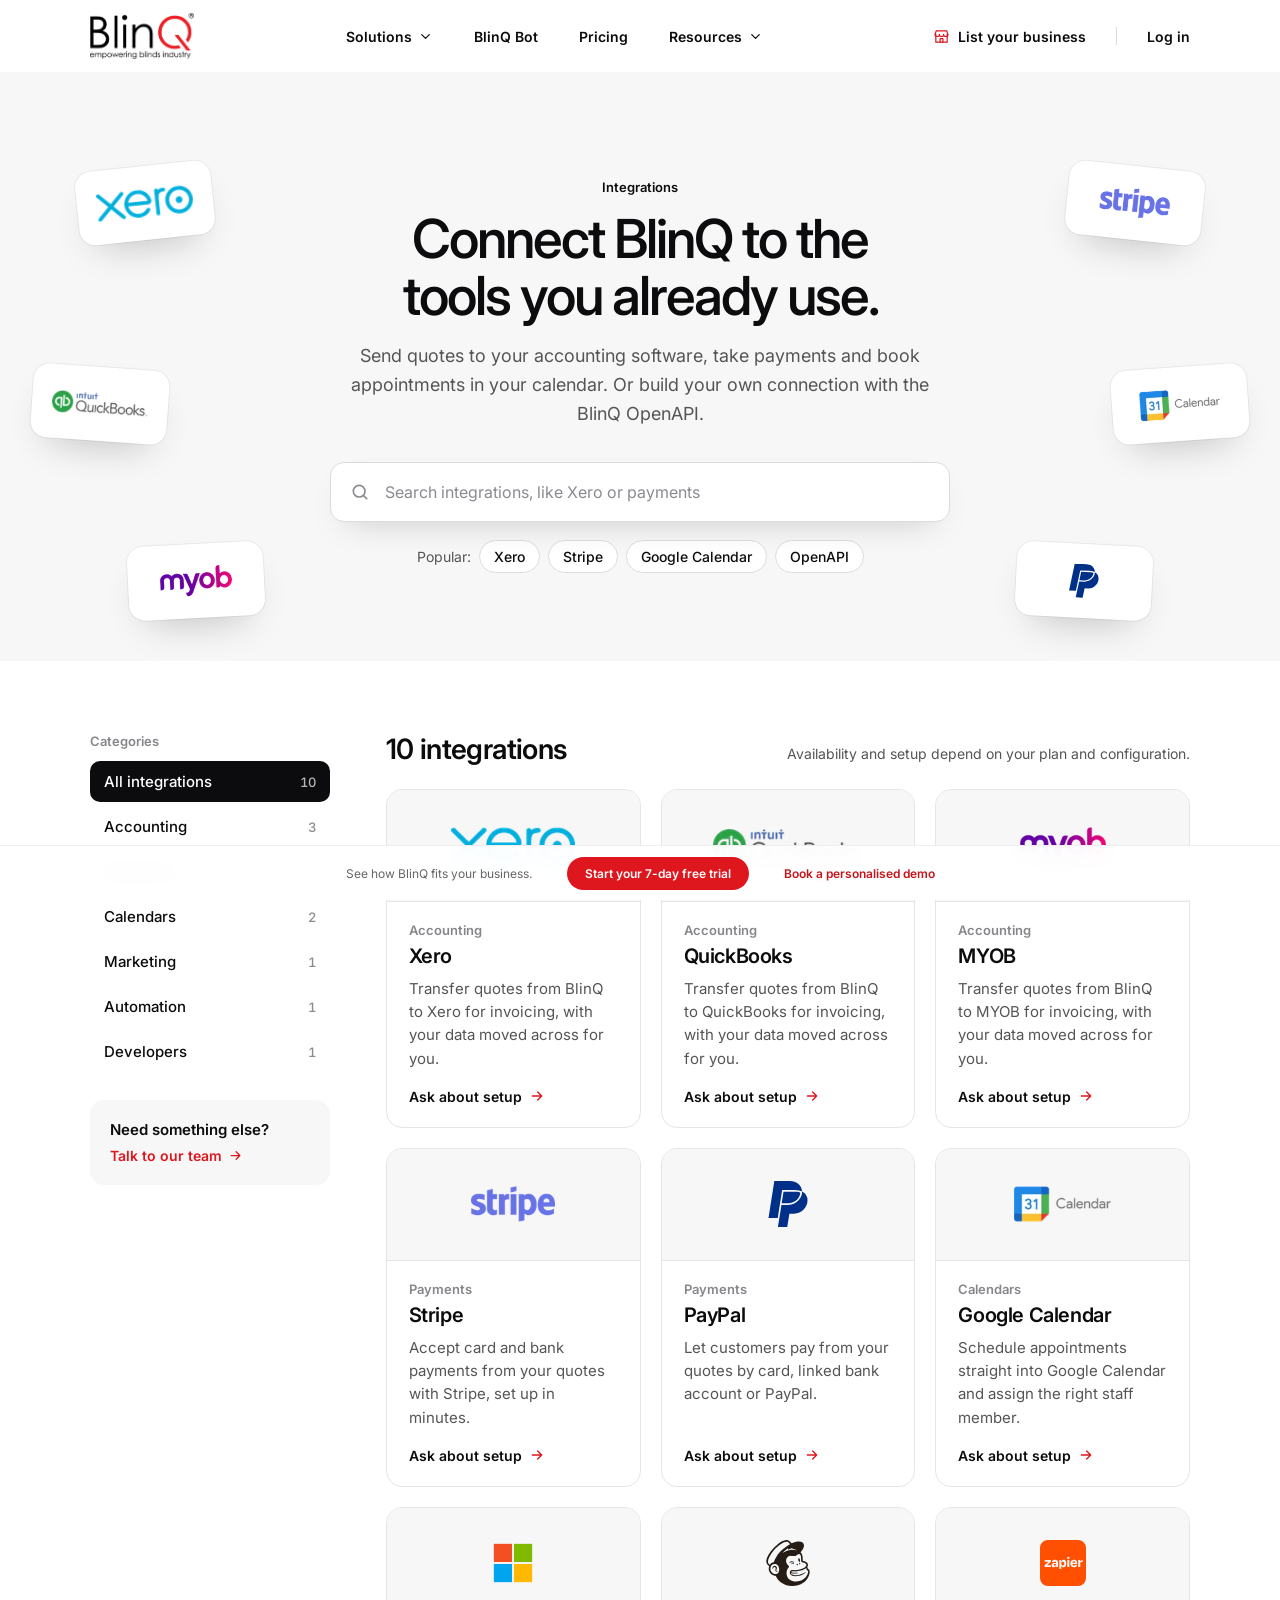
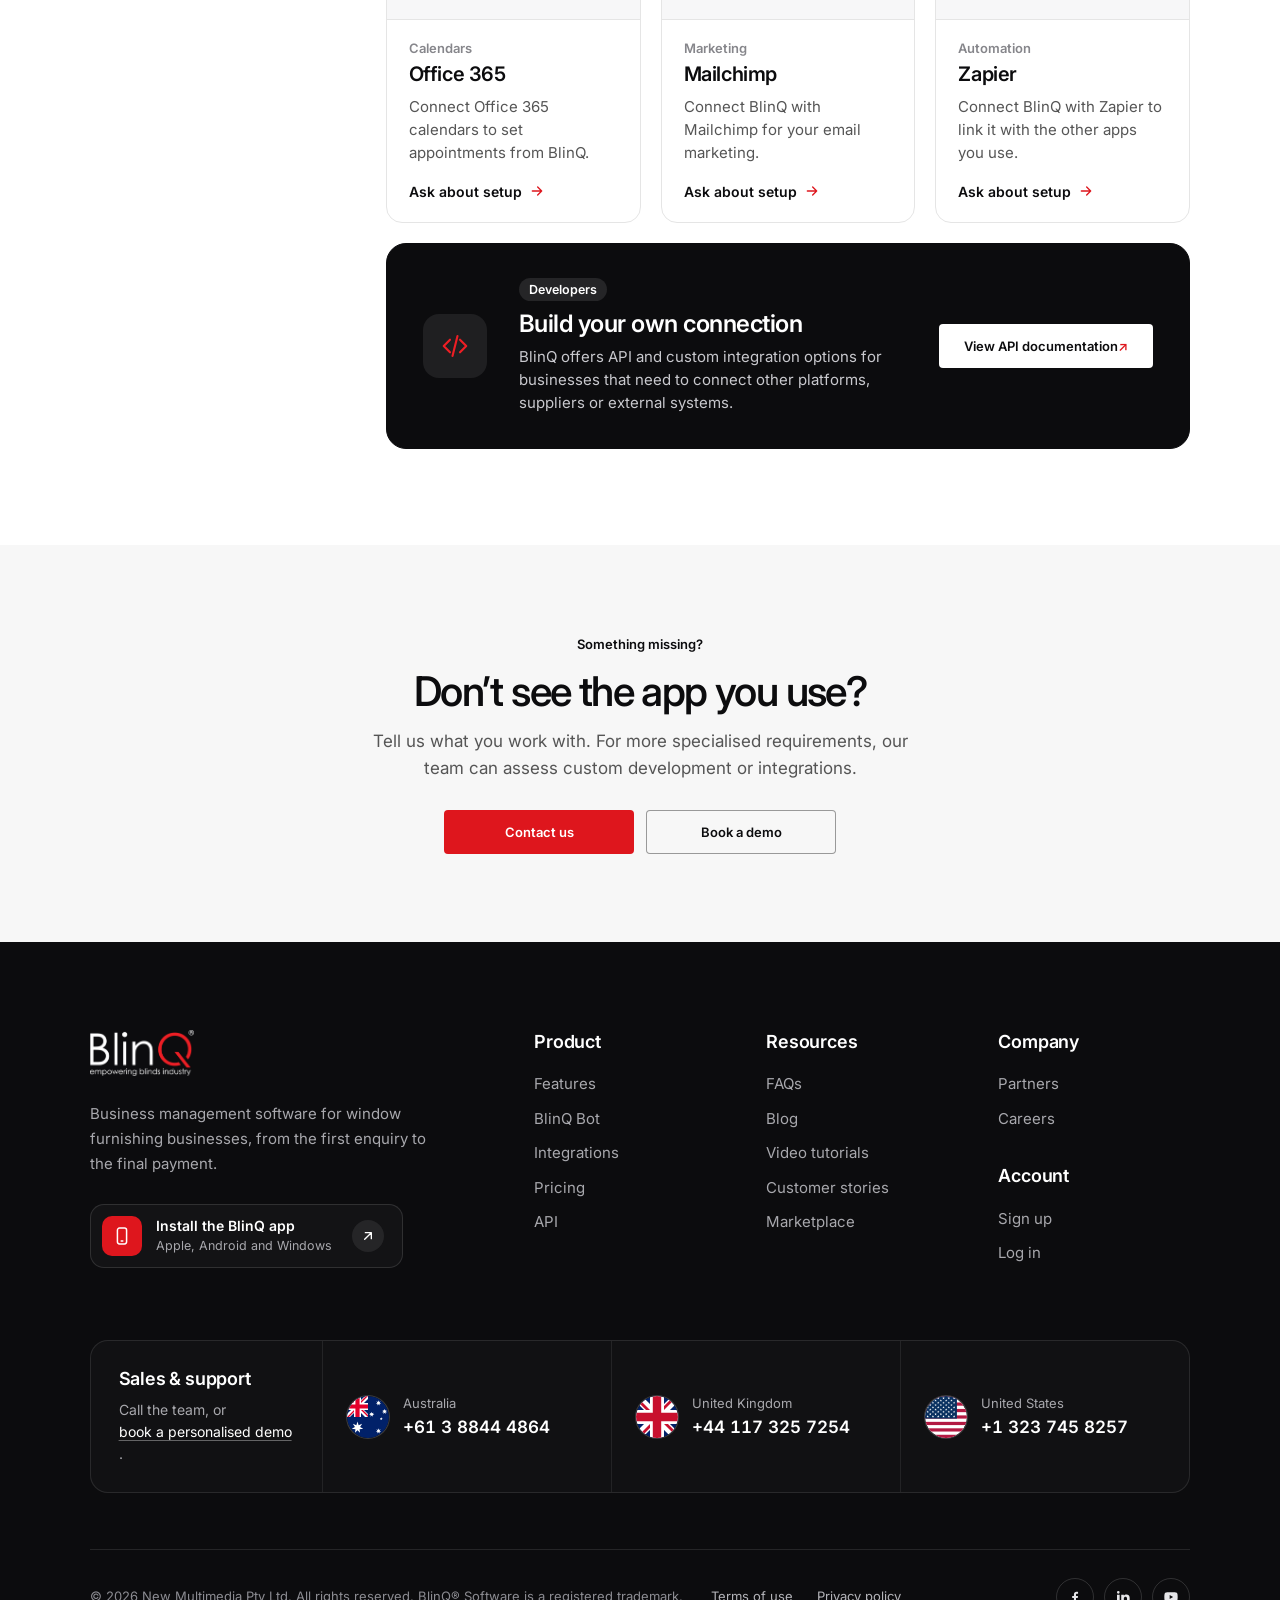
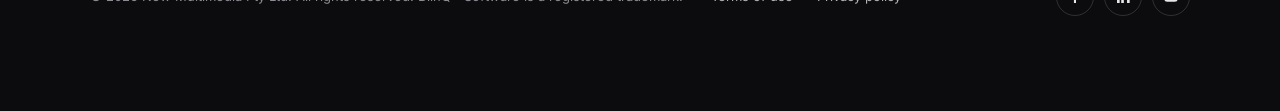
==== commit 84e727f0: "Remove the other industries sections Takes out the Industries menu, the Solutions "Other industries"" ====
--- a/integrations.html
+++ b/integrations.html
@@ -1,10 +1,9 @@
 <!doctype html>
-<html lang="en-AU"><head><meta charset="utf-8"><meta name="viewport" content="width=device-width,initial-scale=1"><meta name="robots" content="noindex"><meta content="Connect BlinQ with Xero, QuickBooks, MYOB, Stripe, PayPal, Google Calendar, Office 365 and more, or build your own connection with the BlinQ OpenAPI." name="description"/><title>Integrations | BlinQ</title><link rel="icon" href="assets/favicon.webp"><link rel="preconnect" href="https://fonts.googleapis.com"><link rel="preconnect" href="https://fonts.gstatic.com" crossorigin><link rel="stylesheet" href="https://fonts.googleapis.com/css2?family=Inter:wght@400;450;500;550;600;650;700&amp;display=swap"><link rel="stylesheet" href="style.css?v=82af941a"><link rel="stylesheet" href="integrations.css?v=5047c522"></head><body>
+<html lang="en-AU"><head><meta charset="utf-8"><meta name="viewport" content="width=device-width,initial-scale=1"><meta name="robots" content="noindex"><meta content="Connect BlinQ with Xero, QuickBooks, MYOB, Stripe, PayPal, Google Calendar, Office 365 and more, or build your own connection with the BlinQ OpenAPI." name="description"/><title>Integrations | BlinQ</title><link rel="icon" href="assets/favicon.webp"><link rel="preconnect" href="https://fonts.googleapis.com"><link rel="preconnect" href="https://fonts.gstatic.com" crossorigin><link rel="stylesheet" href="https://fonts.googleapis.com/css2?family=Inter:wght@400;450;500;550;600;650;700&amp;display=swap"><link rel="stylesheet" href="style.css?v=2dce6ef0"><link rel="stylesheet" href="integrations.css?v=5047c522"></head><body>
 <div class="site-container">
 <a class="skip" href="#main">Skip to content</a>
-<header><div class="header-inner"><a href="index.html" aria-label="BlinQ home"><img class="logo" src="assets/blinq-logo.webp" alt="BlinQ Software"></a><nav aria-label="Main navigation"><button data-menu="solutions" aria-expanded="false" aria-controls="solutions">Solutions<svg class="nav-chevron" viewBox="0 0 24 24" fill="none" stroke="currentColor" stroke-width="2" stroke-linecap="round" stroke-linejoin="round" aria-hidden="true"><path d="m6 9 6 6 6-6"/></svg></button><button data-menu="industries-menu" aria-expanded="false" aria-controls="industries-menu">Industries<svg class="nav-chevron" viewBox="0 0 24 24" fill="none" stroke="currentColor" stroke-width="2" stroke-linecap="round" stroke-linejoin="round" aria-hidden="true"><path d="m6 9 6 6 6-6"/></svg></button><a href="index.html#ai">BlinQ Bot</a><a href="index.html#pricing">Pricing</a><button data-menu="resources-menu" aria-expanded="false" aria-controls="resources-menu">Resources<svg class="nav-chevron" viewBox="0 0 24 24" fill="none" stroke="currentColor" stroke-width="2" stroke-linecap="round" stroke-linejoin="round" aria-hidden="true"><path d="m6 9 6 6 6-6"/></svg></button></nav><div class="utilities"><a href="marketplace.html#list-your-business" class="list-biz"><svg viewBox="0 0 24 24" fill="none" stroke="currentColor" stroke-width="1.7" stroke-linecap="round" stroke-linejoin="round" aria-hidden="true"><path d="M3 9 4.5 4h15L21 9"/><path d="M4 9v11h16V9"/><path d="M3 9a3 3 0 0 0 6 0 3 3 0 0 0 6 0 3 3 0 0 0 6 0"/><path d="M10 20v-5h4v5"/></svg><span>List your business</span></a><a href="https://users.blinq.com.au" class="login">Log in</a><button id="mobile-menu" aria-expanded="false">Menu</button></div></div></header>
-<div class="mega mega-float" id="solutions" hidden><div class="res-panel"><div class="res-col res-learn"><p class="res-heading">Window furnishing packages</p><ul class="sol-grid"><li><a class="sol-item" href="index.html#retail"><span class="sol-icon"><i class="sol-pkg" style="--pkg:50% 0%" aria-hidden="true"></i></span><span class="sol-text"><b>Retail</b><small>Enquiries, quotes, orders and installations</small></span></a></li><li><a class="sol-item" href="index.html#manufacturing"><span class="sol-icon"><i class="sol-pkg" style="--pkg:100% 0%" aria-hidden="true"></i></span><span class="sol-text"><b>Manufacturing</b><small>Customer orders, production and dispatch</small></span></a></li><li><a class="sol-item" href="index.html#wholesale"><span class="sol-icon"><i class="sol-pkg" style="--pkg:0% 100%" aria-hidden="true"></i></span><span class="sol-text"><b>Wholesale and dealers</b><small>Connected ordering for dealers</small></span></a></li><li><a class="sol-item" href="index.html#mobile"><span class="sol-icon"><i class="sol-pkg" style="--pkg:0% 0%" aria-hidden="true"></i></span><span class="sol-text"><b>Mobile App</b><small>Measure and quote with the customer</small></span></a></li><li><a class="sol-item" href="index.html#growth"><span class="sol-icon"><i class="sol-pkg" style="--pkg:50% 100%" aria-hidden="true"></i></span><span class="sol-text"><b>Online ordering</b><small>Customers order from your website</small></span></a></li><li><a class="sol-item sol-other" href="#industries" data-industries aria-haspopup="dialog"><span class="sol-icon"><i class="sol-pkg" style="--pkg:100% 100%" aria-hidden="true"></i></span><span class="sol-text"><b>Other industries</b><small>Beyond window furnishing · 87 trades</small></span></a></li></ul></div><div class="res-col sol-start"><p class="res-heading">Get started</p><ul><li><a class="sol-item" href="https://calendly.com/blinq/team"><span class="sol-icon"><svg viewBox="0 0 24 24" fill="none" stroke="currentColor" stroke-width="1.7" stroke-linecap="round" stroke-linejoin="round" aria-hidden="true"><rect x="3" y="4" width="18" height="18" rx="2"/><path d="M16 2v4M8 2v4M3 10h18M8 14h.01M12 14h.01M16 14h.01M8 18h.01M12 18h.01"/></svg></span><span class="sol-text"><b>Book a demo</b><small>Personalised to your business</small></span></a></li><li><a class="sol-item" href="index.html#trial"><span class="sol-icon"><svg viewBox="0 0 24 24" fill="none" stroke="currentColor" stroke-width="1.7" stroke-linecap="round" stroke-linejoin="round" aria-hidden="true"><path d="M13 2 3 14h9l-1 8 10-12h-9z"/></svg></span><span class="sol-text"><b>Start a free trial</b><small>Try BlinQ free for 7 days</small></span></a></li><li><a class="sol-item" href="index.html#pricing"><span class="sol-icon"><svg viewBox="0 0 24 24" fill="none" stroke="currentColor" stroke-width="1.7" stroke-linecap="round" stroke-linejoin="round" aria-hidden="true"><path d="m20.6 13.4-7.2 7.2a2 2 0 0 1-2.8 0L3 13V3h10l7.6 7.6a2 2 0 0 1 0 2.8z"/><circle cx="7.5" cy="7.5" r="1.5"/></svg></span><span class="sol-text"><b>Pricing</b><small>Plans and user packages</small></span></a></li></ul></div></div><div class="mega-mobile"><div class="mega-resources-mobile"><p class="res-heading">Window furnishing packages</p><ul class="sol-list" data-copy="#solutions .res-learn li"></ul></div><details class="mega-industries-mobile"><summary>All industries<span>87</span></summary><ul data-copy="#industries-menu .ind-grid li"></ul></details><div class="mega-links"><a href="index.html#ai">BlinQ Bot</a><a href="index.html#pricing">Pricing</a><a href="https://users.blinq.com.au">Log in</a><a href="marketplace.html#list-your-business">List your business</a></div><div class="mega-resources-mobile"><p class="res-heading">Resources</p><ul data-copy="#resources-menu .res-col li"></ul></div></div></div>
-<div class="mega mega-float mega-industries" id="industries-menu" hidden><div class="res-panel"><div class="ind-head"><div><p class="res-heading">All industries · 87</p><p class="ind-sub">From first quote to final payment, BlinQ works for every business below.</p></div><a class="ind-cta" href="https://calendly.com/blinq/team">See how BlinQ fits your business<svg viewBox="0 0 24 24" fill="none" stroke="currentColor" stroke-width="2" stroke-linecap="round" stroke-linejoin="round" aria-hidden="true"><path d="M5 12h14M13 6l6 6-6 6"/></svg></a></div><div class="ind-grid"><div class="ind-col"><p class="ind-range">A – B</p><ul><li>Antenna Services</li><li>Appliance Installation</li><li>Appliance Repair</li><li>Arborist</li><li>Architect</li><li>Asbestos Removal</li><li>Awning</li><li>Balustrades</li><li>Bathroom Renovation</li><li>Blinds</li><li>Blinds Suppliers</li><li>Bricklayer</li><li>Builders</li><li>Building Designers</li><li>Building Inspection</li><li>Building Suppliers</li></ul></div><div class="ind-col"><p class="ind-range">C – D</p><ul><li>Cabinet Makers</li><li>Carpenters</li><li>Carpet Cleaning</li><li>Carports</li><li>Cladding</li><li>Commercial Cleaning</li><li>Concrete Resurfacing</li><li>Concreting</li><li>Curtains</li><li>Decking</li><li>Demolition</li><li>Doors</li><li>Drafting</li></ul></div><div class="ind-col"><p class="ind-range">E – G</p><ul><li>Electricians</li><li>Excavation</li><li>Extension Design</li><li>Fencing</li><li>Garages</li><li>Garden Clean-Up</li><li>Gardeners</li><li>Gas Fitters</li><li>Gates</li><li>Gazebo</li><li>Glazier</li><li>Gutter Cleaning</li><li>Guttering</li></ul></div><div class="ind-col"><p class="ind-range">H – L</p><ul><li>Handyman</li><li>Home Security</li><li>Hot Water Systems</li><li>House Cleaning</li><li>HVAC</li><li>Insulation</li><li>Interior Decorators</li><li>Interior Designers</li><li>Irrigation Systems</li><li>Kitchens</li><li>Landscapers</li><li>Lawn and Turf</li><li>Lighting</li></ul></div><div class="ind-col"><p class="ind-range">P – R</p><ul><li>Painters</li><li>Patios</li><li>Pavers</li><li>Pergolas</li><li>Pest Control</li><li>Plastering</li><li>Plumbing</li><li>Pool Fencing</li><li>Pressure Cleaner</li><li>Rainwater Tanks</li><li>Removalists</li><li>Rendering</li><li>Retaining Walls</li><li>Roof Repairs</li><li>Roofing</li><li>Rubbish Removal</li></ul></div><div class="ind-col"><p class="ind-range">S – W</p><ul><li>Security Screen Doors</li><li>Shopfitters</li><li>Shower Screens</li><li>Skylights</li><li>Solar Power</li><li>Splashbacks</li><li>Tilers</li><li>Timber Flooring</li><li>Tree Fellers</li><li>Verandah Builders</li><li>Wardrobe Builders</li><li>Waterproofing</li><li>Window Cleaners</li><li>Window Installers</li><li>Window Repair</li><li>Window Tinting</li></ul></div></div></div></div>
+<header><div class="header-inner"><a href="index.html" aria-label="BlinQ home"><img class="logo" src="assets/blinq-logo.webp" alt="BlinQ Software"></a><nav aria-label="Main navigation"><button data-menu="solutions" aria-expanded="false" aria-controls="solutions">Solutions<svg class="nav-chevron" viewBox="0 0 24 24" fill="none" stroke="currentColor" stroke-width="2" stroke-linecap="round" stroke-linejoin="round" aria-hidden="true"><path d="m6 9 6 6 6-6"/></svg></button><a href="index.html#ai">BlinQ Bot</a><a href="index.html#pricing">Pricing</a><button data-menu="resources-menu" aria-expanded="false" aria-controls="resources-menu">Resources<svg class="nav-chevron" viewBox="0 0 24 24" fill="none" stroke="currentColor" stroke-width="2" stroke-linecap="round" stroke-linejoin="round" aria-hidden="true"><path d="m6 9 6 6 6-6"/></svg></button></nav><div class="utilities"><a href="marketplace.html#list-your-business" class="list-biz"><svg viewBox="0 0 24 24" fill="none" stroke="currentColor" stroke-width="1.7" stroke-linecap="round" stroke-linejoin="round" aria-hidden="true"><path d="M3 9 4.5 4h15L21 9"/><path d="M4 9v11h16V9"/><path d="M3 9a3 3 0 0 0 6 0 3 3 0 0 0 6 0 3 3 0 0 0 6 0"/><path d="M10 20v-5h4v5"/></svg><span>List your business</span></a><a href="https://users.blinq.com.au" class="login">Log in</a><button id="mobile-menu" aria-expanded="false">Menu</button></div></div></header>
+<div class="mega mega-float" id="solutions" hidden><div class="res-panel"><div class="res-col res-learn"><p class="res-heading">Window furnishing packages</p><ul class="sol-grid"><li><a class="sol-item" href="index.html#retail"><span class="sol-icon"><i class="sol-pkg" style="--pkg:50% 0%" aria-hidden="true"></i></span><span class="sol-text"><b>Retail</b><small>Enquiries, quotes, orders and installations</small></span></a></li><li><a class="sol-item" href="index.html#manufacturing"><span class="sol-icon"><i class="sol-pkg" style="--pkg:100% 0%" aria-hidden="true"></i></span><span class="sol-text"><b>Manufacturing</b><small>Customer orders, production and dispatch</small></span></a></li><li><a class="sol-item" href="index.html#wholesale"><span class="sol-icon"><i class="sol-pkg" style="--pkg:0% 100%" aria-hidden="true"></i></span><span class="sol-text"><b>Wholesale and dealers</b><small>Connected ordering for dealers</small></span></a></li><li><a class="sol-item" href="index.html#mobile"><span class="sol-icon"><i class="sol-pkg" style="--pkg:0% 0%" aria-hidden="true"></i></span><span class="sol-text"><b>Mobile App</b><small>Measure and quote with the customer</small></span></a></li><li><a class="sol-item" href="index.html#growth"><span class="sol-icon"><i class="sol-pkg" style="--pkg:50% 100%" aria-hidden="true"></i></span><span class="sol-text"><b>Online ordering</b><small>Customers order from your website</small></span></a></li></ul></div><div class="res-col sol-start"><p class="res-heading">Get started</p><ul><li><a class="sol-item" href="https://calendly.com/blinq/team"><span class="sol-icon"><svg viewBox="0 0 24 24" fill="none" stroke="currentColor" stroke-width="1.7" stroke-linecap="round" stroke-linejoin="round" aria-hidden="true"><rect x="3" y="4" width="18" height="18" rx="2"/><path d="M16 2v4M8 2v4M3 10h18M8 14h.01M12 14h.01M16 14h.01M8 18h.01M12 18h.01"/></svg></span><span class="sol-text"><b>Book a demo</b><small>Personalised to your business</small></span></a></li><li><a class="sol-item" href="index.html#trial"><span class="sol-icon"><svg viewBox="0 0 24 24" fill="none" stroke="currentColor" stroke-width="1.7" stroke-linecap="round" stroke-linejoin="round" aria-hidden="true"><path d="M13 2 3 14h9l-1 8 10-12h-9z"/></svg></span><span class="sol-text"><b>Start a free trial</b><small>Try BlinQ free for 7 days</small></span></a></li><li><a class="sol-item" href="index.html#pricing"><span class="sol-icon"><svg viewBox="0 0 24 24" fill="none" stroke="currentColor" stroke-width="1.7" stroke-linecap="round" stroke-linejoin="round" aria-hidden="true"><path d="m20.6 13.4-7.2 7.2a2 2 0 0 1-2.8 0L3 13V3h10l7.6 7.6a2 2 0 0 1 0 2.8z"/><circle cx="7.5" cy="7.5" r="1.5"/></svg></span><span class="sol-text"><b>Pricing</b><small>Plans and user packages</small></span></a></li></ul></div></div><div class="mega-mobile"><div class="mega-resources-mobile"><p class="res-heading">Window furnishing packages</p><ul class="sol-list" data-copy="#solutions .res-learn li"></ul></div><div class="mega-links"><a href="index.html#ai">BlinQ Bot</a><a href="index.html#pricing">Pricing</a><a href="https://users.blinq.com.au">Log in</a><a href="marketplace.html#list-your-business">List your business</a></div><div class="mega-resources-mobile"><p class="res-heading">Resources</p><ul data-copy="#resources-menu .res-col li"></ul></div></div></div>
 <div class="mega mega-float mega-resources" id="resources-menu" hidden><div class="res-panel"><div class="res-col res-learn"><p class="res-heading">Learn and connect</p><div class="res-pair"><ul><li><a href="https://www.blinq.com.au/faqs" target="_blank" rel="noopener"><svg viewBox="0 0 24 24" fill="none" stroke="currentColor" stroke-width="1.7" stroke-linecap="round" stroke-linejoin="round" aria-hidden="true"><path d="M2 4h6a4 4 0 0 1 4 4v13a3 3 0 0 0-3-3H2z"/><path d="M22 4h-6a4 4 0 0 0-4 4v13a3 3 0 0 1 3-3h7z"/></svg><span>Knowledge base</span></a></li><li><a href="https://www.youtube.com/@BlinQ-Software" target="_blank" rel="noopener"><svg viewBox="0 0 24 24" fill="none" stroke="currentColor" stroke-width="1.7" stroke-linecap="round" stroke-linejoin="round" aria-hidden="true"><circle cx="12" cy="12" r="10"/><path d="m10 8 6 4-6 4z"/></svg><span>Video tutorials</span></a></li><li><a href="https://blogs.blinq.com.au/" target="_blank" rel="noopener"><svg viewBox="0 0 24 24" fill="none" stroke="currentColor" stroke-width="1.7" stroke-linecap="round" stroke-linejoin="round" aria-hidden="true"><path d="M12 20h9"/><path d="M16.5 3.5a2.1 2.1 0 0 1 3 3L7 19l-4 1 1-4z"/></svg><span>Blogs</span></a></li><li><a href="index.html#stories"><svg viewBox="0 0 24 24" fill="none" stroke="currentColor" stroke-width="1.7" stroke-linecap="round" stroke-linejoin="round" aria-hidden="true"><path d="M7 10v12"/><path d="M15 5.9 14 10h5.8a2 2 0 0 1 1.9 2.5l-2.3 8A2 2 0 0 1 17.5 22H4a2 2 0 0 1-2-2v-8a2 2 0 0 1 2-2h2.8a2 2 0 0 0 1.8-1.1L12 2a3.1 3.1 0 0 1 3 3.9z"/></svg><span>Customer stories</span></a></li></ul><ul><li><a href="index.html#faq"><svg viewBox="0 0 24 24" fill="none" stroke="currentColor" stroke-width="1.7" stroke-linecap="round" stroke-linejoin="round" aria-hidden="true"><circle cx="12" cy="12" r="10"/><path d="M9.1 9a3 3 0 0 1 5.8 1c0 2-3 3-3 3"/><path d="M12 17h.01"/></svg><span>Common questions</span></a></li><li><a href="https://api.blinq.com.au/documentation/" target="_blank" rel="noopener"><svg viewBox="0 0 24 24" fill="none" stroke="currentColor" stroke-width="1.7" stroke-linecap="round" stroke-linejoin="round" aria-hidden="true"><path d="m16 18 6-6-6-6"/><path d="m8 6-6 6 6 6"/></svg><span>API documentation</span></a></li><li><a href="https://apps.blinq.com.au/" target="_blank" rel="noopener"><svg viewBox="0 0 24 24" fill="none" stroke="currentColor" stroke-width="1.7" stroke-linecap="round" stroke-linejoin="round" aria-hidden="true"><path d="M12 22v-5M9 8V2M15 8V2"/><path d="M18 8v5a4 4 0 0 1-4 4h-4a4 4 0 0 1-4-4V8z"/></svg><span>Explore integrations</span></a></li><li><a href="marketplace.html"><svg viewBox="0 0 24 24" fill="none" stroke="currentColor" stroke-width="1.7" stroke-linecap="round" stroke-linejoin="round" aria-hidden="true"><path d="M3 9 4.5 4h15L21 9"/><path d="M4 9v11h16V9"/><path d="M3 9a3 3 0 0 0 6 0 3 3 0 0 0 6 0 3 3 0 0 0 6 0"/><path d="M10 20v-5h4v5"/></svg><span>Marketplace</span></a></li></ul></div></div><div class="res-col"><p class="res-heading">Support</p><ul><li><a href="mailto:support@blinq.com.au" data-contact><svg viewBox="0 0 24 24" fill="none" stroke="currentColor" stroke-width="1.7" stroke-linecap="round" stroke-linejoin="round" aria-hidden="true"><rect x="2" y="4" width="20" height="16" rx="2"/><path d="m22 7-10 6L2 7"/></svg><span>Contact us</span></a></li><li><a href="https://calendly.com/blinq/team"><svg viewBox="0 0 24 24" fill="none" stroke="currentColor" stroke-width="1.7" stroke-linecap="round" stroke-linejoin="round" aria-hidden="true"><rect x="3" y="4" width="18" height="18" rx="2"/><path d="M16 2v4M8 2v4M3 10h18M8 14h.01M12 14h.01M16 14h.01M8 18h.01M12 18h.01"/></svg><span>Schedule an appointment</span></a></li><li><a href="index.html#trial"><svg viewBox="0 0 24 24" fill="none" stroke="currentColor" stroke-width="1.7" stroke-linecap="round" stroke-linejoin="round" aria-hidden="true"><path d="M13 2 3 14h9l-1 8 10-12h-9z"/></svg><span>Start a free trial</span></a></li><li><a href="https://calendly.com/blinq/team"><svg viewBox="0 0 24 24" fill="none" stroke="currentColor" stroke-width="1.7" stroke-linecap="round" stroke-linejoin="round" aria-hidden="true"><rect x="3" y="4" width="18" height="18" rx="2"/><path d="M16 2v4M8 2v4M3 10h18M8 14h.01M12 14h.01M16 14h.01M8 18h.01M12 18h.01"/></svg><span>Book a demo</span></a></li></ul></div><div class="res-col"><p class="res-heading">Company</p><ul><li><a href="https://www.youtube.com/watch?v=9aikpx1hb-g" data-video="9aikpx1hb-g" data-video-title="Why we built BlinQ"><svg viewBox="0 0 24 24" fill="none" stroke="currentColor" stroke-width="1.7" stroke-linecap="round" stroke-linejoin="round" aria-hidden="true"><circle cx="12" cy="12" r="10"/><path d="M12 16v-4M12 8h.01"/></svg><span>About us</span></a></li><li><a href="https://partners.blinq.com.au/" target="_blank" rel="noopener"><svg viewBox="0 0 24 24" fill="none" stroke="currentColor" stroke-width="1.7" stroke-linecap="round" stroke-linejoin="round" aria-hidden="true"><rect x="2" y="7" width="20" height="14" rx="2"/><path d="M16 21V5a2 2 0 0 0-2-2h-4a2 2 0 0 0-2 2v16"/></svg><span>Partners</span></a></li><li><a href="https://careers.blinq.com.au/" target="_blank" rel="noopener"><svg viewBox="0 0 24 24" fill="none" stroke="currentColor" stroke-width="1.7" stroke-linecap="round" stroke-linejoin="round" aria-hidden="true"><path d="M16 21v-2a4 4 0 0 0-4-4H6a4 4 0 0 0-4 4v2"/><circle cx="9" cy="7" r="4"/><path d="M22 21v-2a4 4 0 0 0-3-3.9M16 3.1a4 4 0 0 1 0 7.8"/></svg><span>Careers</span></a></li></ul></div></div></div><div id="shade" hidden></div>
 <main id="main" class="int-page">
 <section class="int-hero" aria-labelledby="int-title">
@@ -106,5 +105,4 @@
 <div class="booking-bar is-visible"><span>See how BlinQ fits your business.</span><a class="bar-trial" href="index.html#trial">Start your 7-day free trial</a><a href="https://www.blinq.com.au/call-back/AU">Book a personalised demo</a></div>
 <dialog id="booking-dialog" aria-labelledby="booking-title"><div class="booking-shell"><aside class="booking-aside"><img class="booking-logo" src="assets/blinq-logo.webp" alt="BlinQ"><h2 id="booking-title">Book a personalised demo</h2><p class="booking-meta"><svg viewBox="0 0 24 24" fill="none" stroke="currentColor" stroke-width="1.7" stroke-linecap="round" stroke-linejoin="round" aria-hidden="true"><circle cx="12" cy="12" r="10"/><path d="M12 6v6l4 2"/></svg><span class="booking-duration">30 minutes</span></p><p class="booking-meta"><svg viewBox="0 0 24 24" fill="none" stroke="currentColor" stroke-width="1.7" stroke-linecap="round" stroke-linejoin="round" aria-hidden="true"><rect x="2" y="6" width="14" height="12" rx="2"/><path d="m16 10 6-3v10l-6-3z"/></svg><span>Online, with the BlinQ team</span></p><ul class="booking-points"><li><svg viewBox="0 0 24 24" fill="none" stroke="currentColor" stroke-width="1.7" stroke-linecap="round" stroke-linejoin="round" aria-hidden="true"><path d="M20 6 9 17l-5-5"/></svg>See BlinQ set up for the way your business works</li><li><svg viewBox="0 0 24 24" fill="none" stroke="currentColor" stroke-width="1.7" stroke-linecap="round" stroke-linejoin="round" aria-hidden="true"><path d="M20 6 9 17l-5-5"/></svg>Bring your questions about pricing, setup and support</li><li><svg viewBox="0 0 24 24" fill="none" stroke="currentColor" stroke-width="1.7" stroke-linecap="round" stroke-linejoin="round" aria-hidden="true"><path d="M20 6 9 17l-5-5"/></svg>Pick a time that suits you, in your own time zone</li></ul><p class="booking-call">Prefer to talk now? <a href="tel:+61388444864">+61 3 8844 4864</a></p></aside><div class="booking-main"><div class="booking-top"><ol class="booking-steps"><li class="is-current"><i>1</i>Your team</li><li><i>2</i>Date and time</li><li><i>3</i>Confirmed</li></ol><button type="button" class="booking-close" aria-label="Close booking"><svg viewBox="0 0 24 24" fill="none" stroke="currentColor" stroke-width="1.7" stroke-linecap="round" stroke-linejoin="round" aria-hidden="true"><path d="M18 6 6 18M6 6l12 12"/></svg></button></div><section class="booking-step" data-step="1"><h3>Where is your business based?</h3><p class="booking-lead">You’ll meet the BlinQ team that looks after your region.</p><div class="booking-options"><button type="button" class="booking-option" data-slug="team" data-region="au" data-duration="30"><span class="booking-code">AU</span><span class="booking-option-text"><b>Australia and New Zealand</b><small><svg viewBox="0 0 24 24" fill="none" stroke="currentColor" stroke-width="1.7" stroke-linecap="round" stroke-linejoin="round" aria-hidden="true"><circle cx="12" cy="12" r="10"/><path d="M12 6v6l4 2"/></svg>30 minutes · Online meeting</small></span><span class="booking-suggested">Suggested for you</span><svg class="booking-go" viewBox="0 0 24 24" fill="none" stroke="currentColor" stroke-width="1.7" stroke-linecap="round" stroke-linejoin="round" aria-hidden="true"><path d="M19 12H5M12 19l-7-7 7-7"/></svg></button><button type="button" class="booking-option" data-slug="blinq-software-us-support-team-clone" data-region="uk" data-duration="30"><span class="booking-code">UK</span><span class="booking-option-text"><b>United Kingdom</b><small><svg viewBox="0 0 24 24" fill="none" stroke="currentColor" stroke-width="1.7" stroke-linecap="round" stroke-linejoin="round" aria-hidden="true"><circle cx="12" cy="12" r="10"/><path d="M12 6v6l4 2"/></svg>30 minutes · Google Meet</small></span><span class="booking-suggested">Suggested for you</span><svg class="booking-go" viewBox="0 0 24 24" fill="none" stroke="currentColor" stroke-width="1.7" stroke-linecap="round" stroke-linejoin="round" aria-hidden="true"><path d="M19 12H5M12 19l-7-7 7-7"/></svg></button><button type="button" class="booking-option" data-slug="meetings" data-region="us" data-duration="30"><span class="booking-code">US</span><span class="booking-option-text"><b>United States</b><small><svg viewBox="0 0 24 24" fill="none" stroke="currentColor" stroke-width="1.7" stroke-linecap="round" stroke-linejoin="round" aria-hidden="true"><circle cx="12" cy="12" r="10"/><path d="M12 6v6l4 2"/></svg>30 minutes · Google Meet</small></span><span class="booking-suggested">Suggested for you</span><svg class="booking-go" viewBox="0 0 24 24" fill="none" stroke="currentColor" stroke-width="1.7" stroke-linecap="round" stroke-linejoin="round" aria-hidden="true"><path d="M19 12H5M12 19l-7-7 7-7"/></svg></button></div><button type="button" class="booking-training" data-slug="training-sessions" data-region="training" data-duration="45"><svg viewBox="0 0 24 24" fill="none" stroke="currentColor" stroke-width="1.7" stroke-linecap="round" stroke-linejoin="round" aria-hidden="true"><path d="M22 10 12 5 2 10l10 5 10-5z"/><path d="M6 12v5c3 2 9 2 12 0v-5"/></svg><span>Already using BlinQ? <b>Book a 45-minute training session</b></span></button></section><section class="booking-step" data-step="2" hidden><button type="button" class="booking-back"><svg viewBox="0 0 24 24" fill="none" stroke="currentColor" stroke-width="1.7" stroke-linecap="round" stroke-linejoin="round" aria-hidden="true"><path d="M19 12H5M12 19l-7-7 7-7"/></svg>Change team</button><div class="booking-frame"><div class="booking-loading"><span class="booking-spinner"></span>Loading available times…</div></div></section><section class="booking-step" data-step="3" hidden><div class="booking-done"><span class="booking-done-icon"><svg viewBox="0 0 24 24" fill="none" stroke="currentColor" stroke-width="1.7" stroke-linecap="round" stroke-linejoin="round" aria-hidden="true"><path d="M20 6 9 17l-5-5"/></svg></span><h3>You’re booked in</h3><p>We’ve emailed you a calendar invitation with the meeting details. You can reschedule or cancel from that email at any time.</p><button type="button" class="btn primary booking-finish">Done</button></div></section></div></div></dialog>
 <dialog id="contact-dialog" aria-labelledby="contact-title"><div class="booking-shell"><aside class="booking-aside"><img class="booking-logo" src="assets/blinq-logo.webp" alt="BlinQ"><h2 id="contact-title">Contact us</h2><p class="contact-lead">Questions about BlinQ, pricing or your account? Send a message and the team will get back to you.</p><p class="booking-meta"><svg viewBox="0 0 24 24" fill="none" stroke="currentColor" stroke-width="1.7" stroke-linecap="round" stroke-linejoin="round" aria-hidden="true"><rect x="2" y="4" width="20" height="16" rx="2"/><path d="m22 7-10 6L2 7"/></svg><a href="mailto:support@blinq.com.au">support@blinq.com.au</a></p><p class="booking-meta"><svg viewBox="0 0 24 24" fill="none" stroke="currentColor" stroke-width="1.7" stroke-linecap="round" stroke-linejoin="round" aria-hidden="true"><path d="M22 16.9v3a2 2 0 0 1-2.2 2 19.8 19.8 0 0 1-8.6-3.1 19.5 19.5 0 0 1-6-6A19.8 19.8 0 0 1 2.1 4.2 2 2 0 0 1 4.1 2h3a2 2 0 0 1 2 1.7c.1.9.4 1.9.7 2.8a2 2 0 0 1-.5 2.1L8.1 9.9a16 16 0 0 0 6 6l1.3-1.3a2 2 0 0 1 2.1-.4c.9.3 1.8.6 2.8.7a2 2 0 0 1 1.7 2z"/></svg><a class="contact-phone" href="tel:+61388444864">+61 3 8844 4864</a></p><p class="booking-call">Rather talk it through? <a href="https://calendly.com/blinq/team">Book a call</a></p></aside><div class="booking-main"><div class="booking-top"><h3 class="contact-heading">Send us a message</h3><button type="button" class="booking-close" aria-label="Close contact form"><svg viewBox="0 0 24 24" fill="none" stroke="currentColor" stroke-width="1.7" stroke-linecap="round" stroke-linejoin="round" aria-hidden="true"><path d="M18 6 6 18M6 6l12 12"/></svg></button></div><form class="booking-step contact-form"><div class="contact-row"><label><span>Your name</span><input name="name" autocomplete="name" required></label><label><span>Work email</span><input name="email" type="email" autocomplete="email" required></label></div><div class="contact-row"><label><span>Phone <em>(optional)</em></span><input name="phone" type="tel" autocomplete="tel"></label><label><span>Company <em>(optional)</em></span><input name="company" autocomplete="organization"></label></div><label><span>How can we help?</span><select name="topic" required><option value="">Choose a topic</option><option>Sales and pricing</option><option>Product support</option><option>Billing and accounts</option><option>Partnerships</option><option>Something else</option></select></label><label><span>Message</span><textarea name="message" rows="5" required></textarea></label><button type="submit" class="btn primary contact-send">Send message</button><p class="contact-note">Sending opens your email app with the message ready to go.</p></form><section class="booking-step contact-done" hidden><div class="booking-done"><span class="booking-done-icon"><svg viewBox="0 0 24 24" fill="none" stroke="currentColor" stroke-width="1.7" stroke-linecap="round" stroke-linejoin="round" aria-hidden="true"><path d="M20 6 9 17l-5-5"/></svg></span><h3>Your message is ready</h3><p>Your email app has opened with your message to BlinQ. Press send there and the team will get back to you. If nothing opened, email <a href="mailto:support@blinq.com.au">support@blinq.com.au</a>.</p><button type="button" class="btn primary booking-finish">Done</button></div></section></div></div></dialog>
-<dialog id="industries-dialog" aria-labelledby="industries-title"><div class="ind-dialog-head"><div><p class="res-heading">All industries · 87</p><h2 id="industries-title">From first quote to final payment, BlinQ works for every business below.</h2></div><button type="button" class="ind-close" aria-label="Close industries">×</button></div><div class="ind-slot"></div><div class="ind-dialog-foot"><a class="ind-cta" href="https://calendly.com/blinq/team">See how BlinQ fits your business<svg viewBox="0 0 24 24" fill="none" stroke="currentColor" stroke-width="2" stroke-linecap="round" stroke-linejoin="round" aria-hidden="true"><path d="M5 12h14M13 6l6 6-6 6"/></svg></a></div></dialog>
 </div><script src="common.js?v=a5551ffd"></script><script src="integrations.js?v=87622c32"></script></body></html>
--- a/style.css
+++ b/style.css
@@ -1046,3 +1046,8 @@
 a.sol-item.sol-other:hover{background:#f1f1f3}
 a.sol-item.sol-other .sol-icon{background:#fff;box-shadow:0 0 0 1px #ececef}
 a.sol-item.sol-other small{color:#b3141a}
+/* Find your BlinQ: the RetailSelect photo sits slightly left of centre so both faces stay in the phone crop */
+#retail>img{object-position:46% 50%}
+/* Industries menu and popup: a trade that has its own page is a link */
+.ind-col li a.ind-page{color:var(--ink);font-weight:600;text-decoration:underline;text-decoration-color:#d4d4d8;text-underline-offset:3px;transition:color .15s,text-decoration-color .15s}
+.ind-col li a.ind-page:hover{color:var(--red);text-decoration-color:currentColor}
